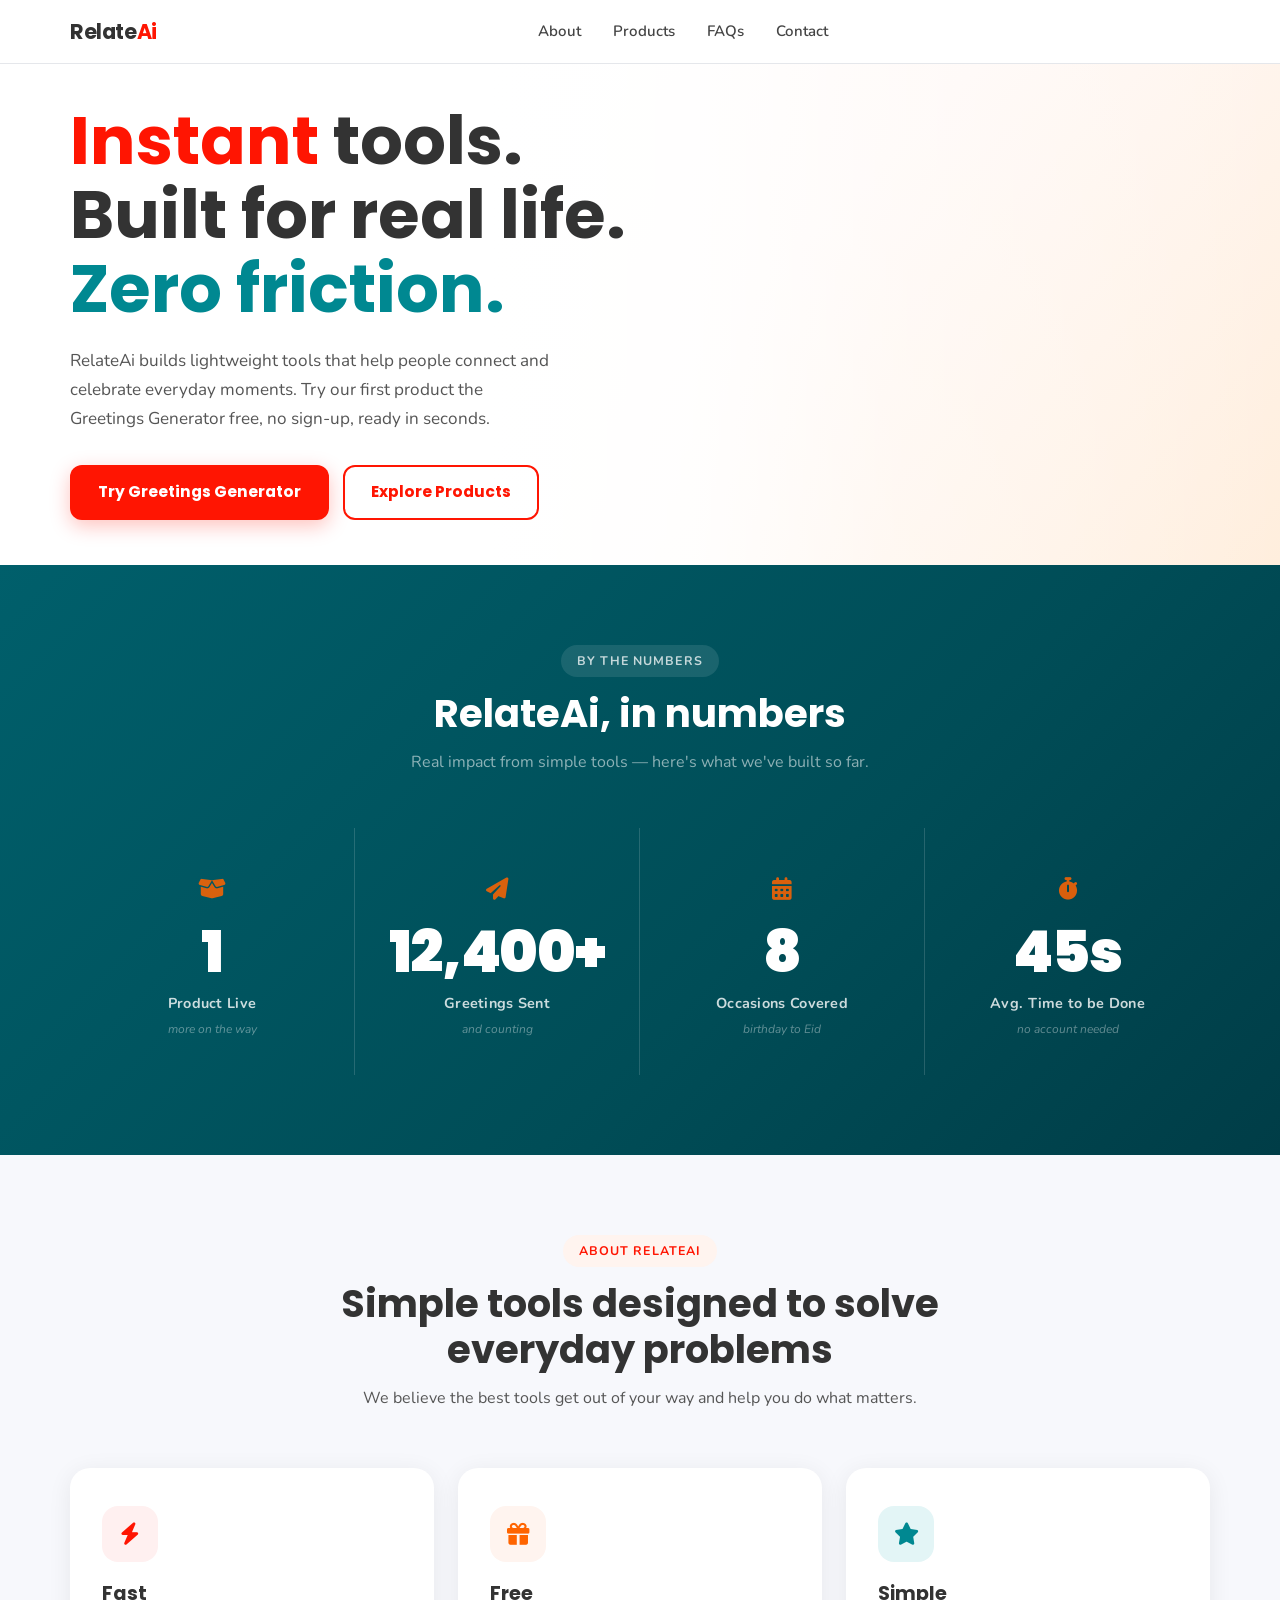
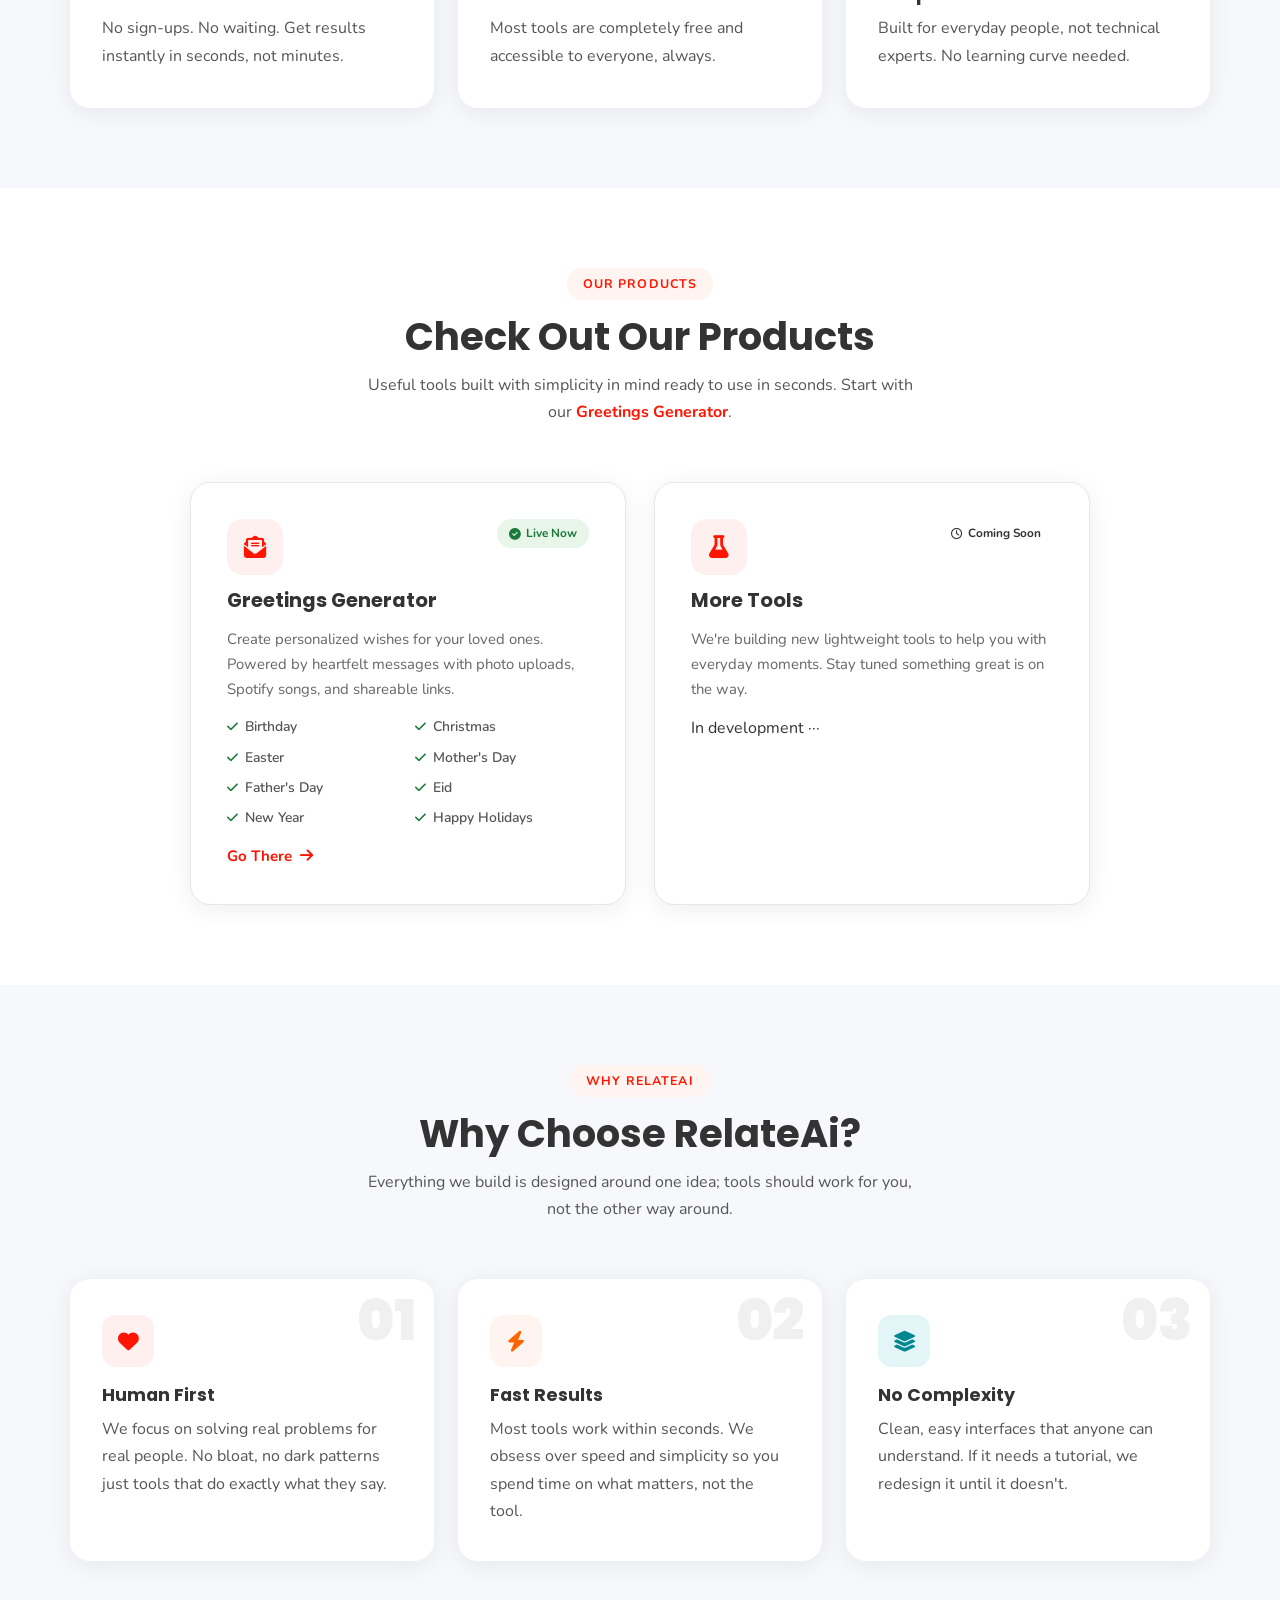
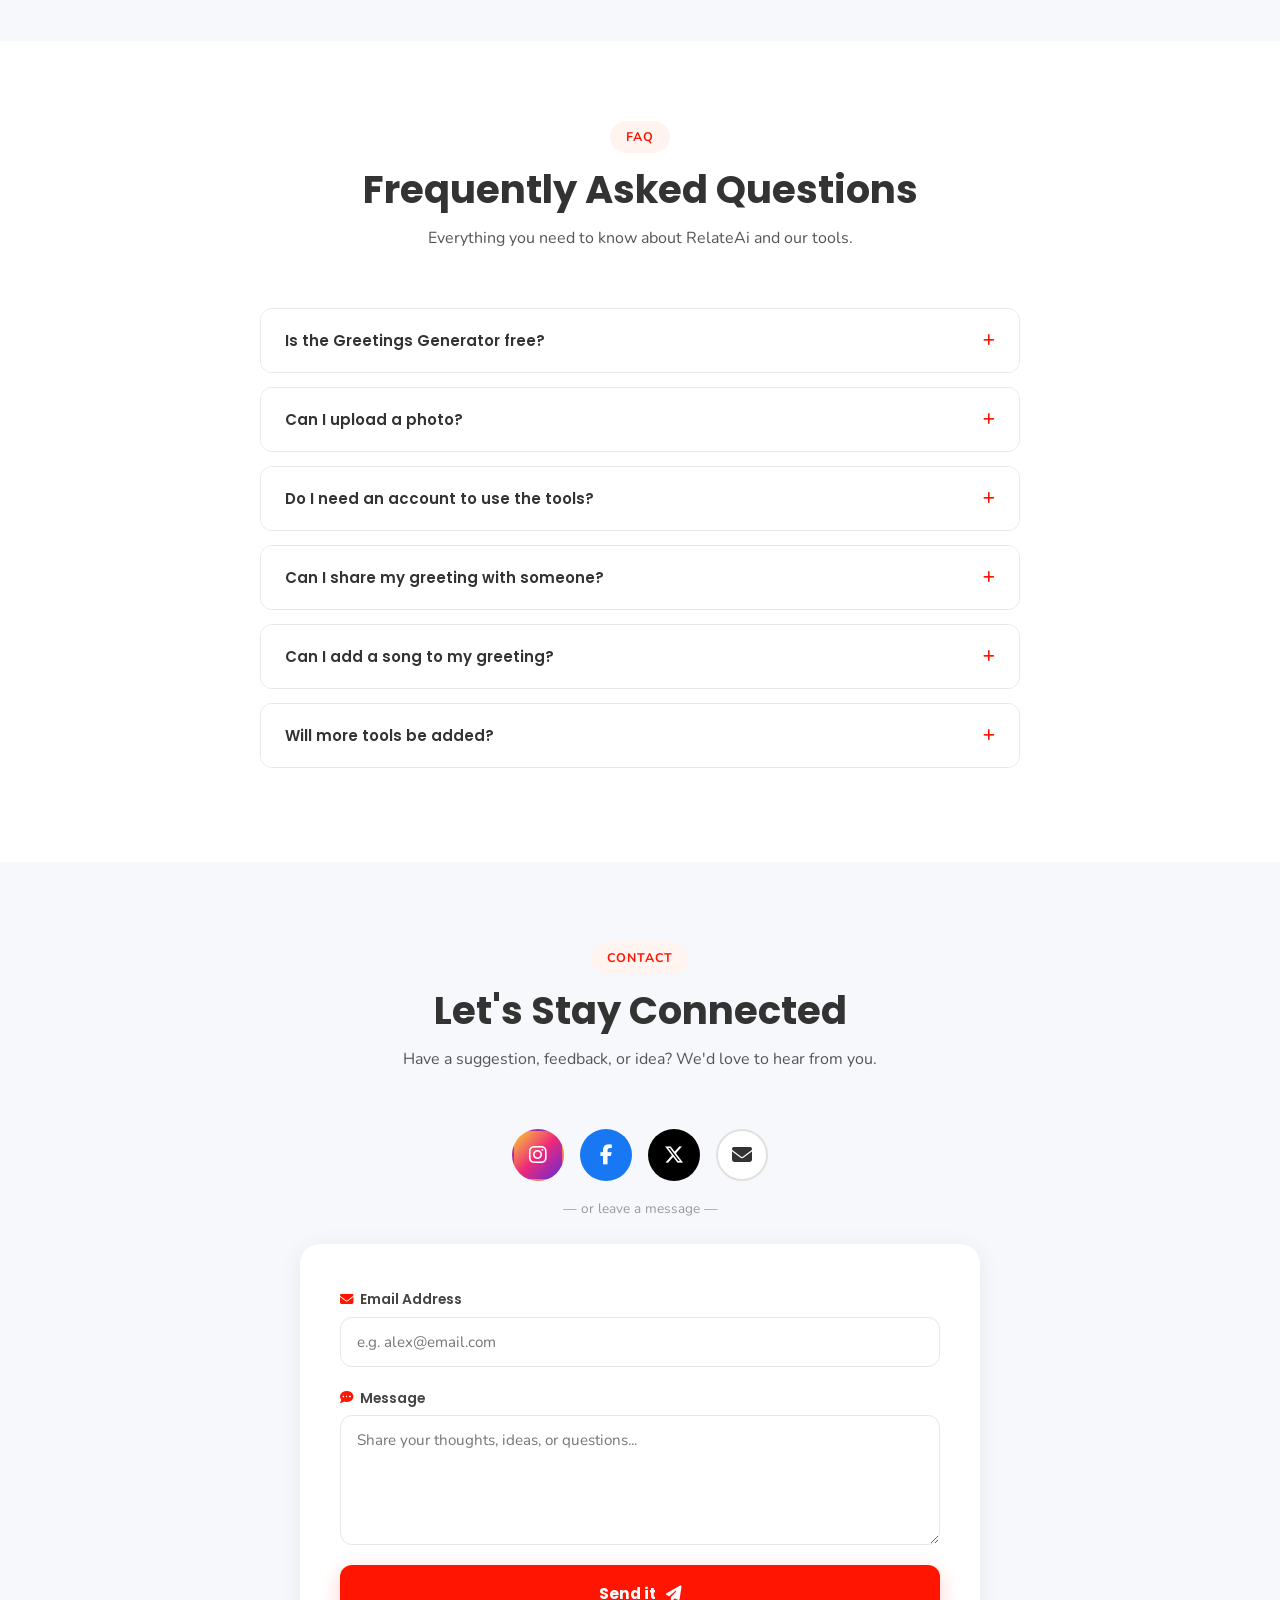
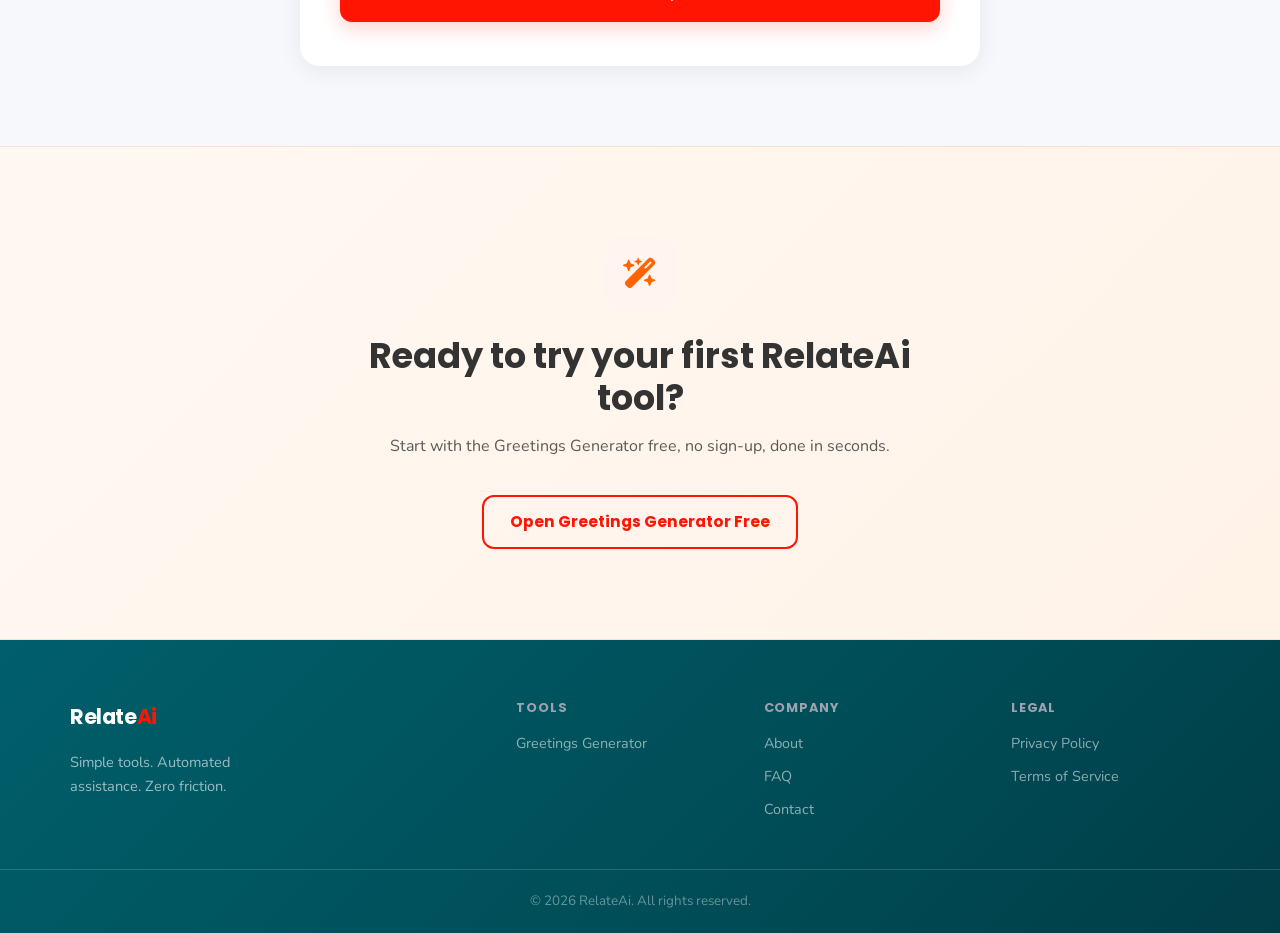
==== index.html @ 21acc623 "Update link to Greetings Generator site" ====
<!DOCTYPE html>
<html lang="en">
<head>
  <meta charset="UTF-8">
  <meta name="viewport" content="width=device-width, initial-scale=1.0">
  <title>RelateAiMake someone's day. In seconds.</title>
  <meta name="description" content="RelateAi builds simple online tools that help people create, celebrate and share meaningful moments. Try our free Greetings Generator today.">

  <!-- Open Graph -->
  <meta property="og:title" content="RelateAiMake someone's day. In seconds.">
  <meta property="og:description" content="Simple tools. Automated assistance. Zero friction.">
  <meta property="og:type" content="website">
  <meta property="og:url" content="https://useRelateAi.com">

  <!-- Preconnect -->
  <link rel="preconnect" href="https://fonts.googleapis.com">
  <link rel="preconnect" href="https://fonts.gstatic.com" crossorigin>
  <link rel="preconnect" href="https://cdnjs.cloudflare.com" crossorigin>

  <!-- Fonts: Poppins (headings) + Nunito (body) -->
  <link href="https://fonts.googleapis.com/css2?family=Nunito:wght@400;500;600;700;800&family=Poppins:wght@500;600;700;800;900&display=swap" rel="stylesheet">

  <!-- Font Awesome 6 Free -->
  <link rel="stylesheet" href="https://cdnjs.cloudflare.com/ajax/libs/font-awesome/6.5.1/css/all.min.css" crossorigin="anonymous" referrerpolicy="no-referrer">

  <link rel="stylesheet" href="styles.css">
</head>
<body>

<!-- ============================
     NAVBAR
============================= -->
<header class="navbar" id="navbar">
  <div class="container nav-container">

    <a href="#" class="logo" aria-label="RelateAi Home">
      <img src="assets/logo.png" alt="RelateAi" onerror="this.style.display='none';document.getElementById('logo-fallback').style.display='inline'">
      <span id="logo-fallback" class="logo-fallback" style="display:none">Relate<strong>Ai</strong></span>
    </a>

    <nav class="desktop-nav" role="navigation" aria-label="Main navigation">
      <a href="#about">About</a>
      <a href="#products">Products</a>
      <a href="#faq">FAQs</a>
      <a href="#contact">Contact</a>
    </nav>

    <div class="nav-right">
      <button class="mobile-menu-btn" id="menu-btn" aria-label="Open navigation menu" aria-expanded="false" aria-controls="mobile-nav">
      <i class="fa-solid fa-bars" id="menu-icon" aria-hidden="true"></i>
      </button>
    </div>

  </div>

  <!-- Mobile nav drawer -->
  <nav class="mobile-nav" id="mobile-nav" aria-label="Mobile navigation" aria-hidden="true">
    <div class="container">
      <a href="#about" class="mobile-nav-link">
        <i class="fa-solid fa-circle-info" aria-hidden="true"></i> About
      </a>
      <a href="#products" class="mobile-nav-link">
        <i class="fa-solid fa-box-open" aria-hidden="true"></i> Products
      </a>
      <a href="#faq" class="mobile-nav-link">
        <i class="fa-solid fa-circle-question" aria-hidden="true"></i> FAQs
      </a>
      <a href="#contact" class="mobile-nav-link">
        <i class="fa-solid fa-envelope" aria-hidden="true"></i> Contact
      </a>
      <a href="https://greetings-generator-ten.vercel.app/" class="mobile-nav-link mobile-nav-cta" target="_blank" rel="noopener noreferrer">
         Try Greetings Generator Free
      </a>
    </div>
  </nav>
</header>


<!-- ============================
     HERO
============================= -->
<section class="hero" aria-label="Hero">
  <!-- Right-side background image gradient fades it into the text side -->
  <div class="hero-bg-image" style="background-image:url('assets/happy-people.jpg')" role="presentation" aria-hidden="true"></div>
  <div class="hero-overlay" aria-hidden="true"></div>

  <div class="container hero-inner">
    <div class="hero-content animate-in">
      <h1>
        <span class="red">Instant</span> tools.<br>
        Built for real life.<br>
        <span class="teal">Zero friction.</span>
      </h1>

      <p class="hero-desc">
        RelateAi builds lightweight tools that help people connect and celebrate everyday moments. Try our first product the Greetings Generator free, no sign-up, ready in seconds.
      </p>


<div class="hero-buttons">
         <a href="https://greetings-generator-ten.vercel.app/" class="primary-btn" target="_blank" rel="noopener noreferrer">
  Try Greetings Generator
</a>
    <a href="#products" class="secondary-btn">
          Explore Products
        </a>
      </div>

    </div>
  </div>
</section>




<!-- ============================
     STATS
============================= -->
<section class="stats-section" aria-label="RelateAi by the numbers">
  <div class="container">

    <div class="section-header animate-in">
      <span class="stats-tag">By the numbers</span>
      <h2 class="stats-heading">RelateAi, in numbers</h2>
      <p class="stats-sub">Real impact from simple tools — here's what we've built so far.</p>
    </div>

    <div class="stats-grid">

      <div class="stat-item animate-in" data-count="1" data-suffix="">
        <div class="stat-icon"><i class="fa-solid fa-box-open" aria-hidden="true"></i></div>
        <div class="stat-number">0</div>
        <div class="stat-label">Product Live</div>
        <div class="stat-note">more on the way</div>
      </div>

      <div class="stat-item animate-in" data-count="12400" data-suffix="+">
        <div class="stat-icon"><i class="fa-solid fa-paper-plane" aria-hidden="true"></i></div>
        <div class="stat-number">0</div>
        <div class="stat-label">Greetings Sent</div>
        <div class="stat-note">and counting</div>
      </div>

      <div class="stat-item animate-in" data-count="8" data-suffix="">
        <div class="stat-icon"><i class="fa-solid fa-calendar-days" aria-hidden="true"></i></div>
        <div class="stat-number">0</div>
        <div class="stat-label">Occasions Covered</div>
        <div class="stat-note">birthday to Eid</div>
      </div>

      <div class="stat-item animate-in" data-count="45" data-suffix="s">
        <div class="stat-icon"><i class="fa-solid fa-stopwatch" aria-hidden="true"></i></div>
        <div class="stat-number">0</div>
        <div class="stat-label">Avg. Time to be Done</div>
        <div class="stat-note">no account needed</div>
      </div>

    </div>
  </div>
</section>


<!-- ============================
     ABOUT
============================= -->
<section id="about" class="about" aria-labelledby="about-heading">
  <div class="container">

    <div class="section-header animate-in">
      <span class="section-tag">About RelateAi</span>
      <h2 id="about-heading">Simple tools designed to solve<br class="br-desktop"> everyday problems</h2>
      <p>We believe the best tools get out of your way and help you do what matters.</p>
    </div>

    <div class="about-grid">

      <div class="about-card animate-in">
        <div class="card-icon red-icon">
          <i class="fa-solid fa-bolt" aria-hidden="true"></i>
        </div>
        <h3>Fast</h3>
        <p>No sign-ups. No waiting. Get results instantly in seconds, not minutes.</p>
      </div>

      <div class="about-card animate-in">
        <div class="card-icon orange-icon">
          <i class="fa-solid fa-gift" aria-hidden="true"></i>
        </div>
        <h3>Free</h3>
        <p>Most tools are completely free and accessible to everyone, always.</p>
      </div>

      <div class="about-card animate-in">
        <div class="card-icon teal-icon">
          <i class="fa-solid fa-star" aria-hidden="true"></i>
        </div>
        <h3>Simple</h3>
        <p>Built for everyday people, not technical experts. No learning curve needed.</p>
      </div>

    </div>
  </div>
</section>


<!-- ============================
     PRODUCTS
============================= -->
<section id="products" class="products" aria-labelledby="products-heading">
  <div class="container">

    <div class="section-header animate-in">
      <span class="section-tag">Our Products</span>
      <h2 id="products-heading">Check Out Our Products</h2>
      <p>
        Useful tools built with simplicity in mind ready to use in seconds.
        Start with our
        <a href="https://greetings-generator-ten.vercel.app/" class="inline-link" target="_blank" rel="noopener noreferrer">Greetings Generator</a>.
      </p>
    </div>

    <div class="products-grid">

      <!-- Greetings Generator card -->
      <a href="https://greetings-generator-ten.vercel.app/"
         class="product-card greetings-card animate-in"
         target="_blank"
         rel="noopener noreferrer"
         aria-label="Open Greetings Generator tool">

        <div class="product-card-header">
          <div class="product-icon">
            <i class="fa-solid fa-envelope-open-text" aria-hidden="true"></i>
          </div>
          <span class="product-badge live-badge">
            <i class="fa-solid fa-circle-check" aria-hidden="true"></i>
            Live Now
          </span>
        </div>

        <h3>Greetings Generator</h3>
        <p>Create personalized wishes for your loved ones. Powered by heartfelt messages with photo uploads, Spotify songs, and shareable links.</p>

        <ul class="product-features" aria-label="Supported occasions">
          <li><i class="fa-solid fa-check" aria-hidden="true"></i> Birthday</li>
          <li><i class="fa-solid fa-check" aria-hidden="true"></i> Christmas</li>
          <li><i class="fa-solid fa-check" aria-hidden="true"></i> Easter</li>
          <li><i class="fa-solid fa-check" aria-hidden="true"></i> Mother's Day</li>
          <li><i class="fa-solid fa-check" aria-hidden="true"></i> Father's Day</li>
          <li><i class="fa-solid fa-check" aria-hidden="true"></i> Eid</li>
          <li><i class="fa-solid fa-check" aria-hidden="true"></i> New Year</li>
          <li><i class="fa-solid fa-check" aria-hidden="true"></i> Happy Holidays</li>
        </ul>

        <span class="product-cta">
          Go There <i class="fa-solid fa-arrow-right" aria-hidden="true"></i>
        </span>

      </a>

      <!-- Coming Soon card -->
      <div class="product-card coming-soon-card animate-in" aria-label="More tools coming soon">

        <div class="product-card-header">
          <div class="product-icon coming-icon">
            <i class="fa-solid fa-flask" aria-hidden="true"></i>
          </div>
          <span class="product-badge coming-badge">
            <i class="fa-regular fa-clock" aria-hidden="true"></i>
            Coming Soon
          </span>
        </div>

        <h3>More Tools</h3>
        <p>We're building new lightweight tools to help you with everyday moments. Stay tuned something great is on the way.</p>

        <span class="coming-soon-label">In development <span class="dots-anim">···</span></span>

      </div>

    </div>

  </div>
</section>


<!-- ============================
     WHY CHOOSE RelateAi
============================= -->
<section class="why-us" aria-labelledby="why-heading">
  <div class="container">

    <div class="section-header animate-in">
      <span class="section-tag">Why RelateAi</span>
      <h2 id="why-heading">Why Choose RelateAi?</h2>
      <p>Everything we build is designed around one idea; tools should work for you, not the other way around.</p>
    </div>

    <div class="why-grid">

      <div class="why-card animate-in">
        <span class="why-number" aria-hidden="true">01</span>
        <div class="why-icon">
          <i class="fa-solid fa-heart" aria-hidden="true"></i>
        </div>
        <h3>Human First</h3>
        <p>We focus on solving real problems for real people. No bloat, no dark patterns just tools that do exactly what they say.</p>
      </div>

      <div class="why-card animate-in">
        <span class="why-number" aria-hidden="true">02</span>
        <div class="why-icon orange-why">
          <i class="fa-solid fa-bolt" aria-hidden="true"></i>
        </div>
        <h3>Fast Results</h3>
        <p>Most tools work within seconds. We obsess over speed and simplicity so you spend time on what matters, not the tool.</p>
      </div>

      <div class="why-card animate-in">
        <span class="why-number" aria-hidden="true">03</span>
        <div class="why-icon teal-why">
          <i class="fa-solid fa-layer-group" aria-hidden="true"></i>
        </div>
        <h3>No Complexity</h3>
        <p>Clean, easy interfaces that anyone can understand. If it needs a tutorial, we redesign it until it doesn't.</p>
      </div>

    </div>
  </div>
</section>


<!-- ============================
     FAQ
============================= -->
<section id="faq" class="faq" aria-labelledby="faq-heading">
  <div class="container">

    <div class="section-header animate-in">
      <span class="section-tag">FAQ</span>
      <h2 id="faq-heading">Frequently Asked Questions</h2>
      <p>Everything you need to know about RelateAi and our tools.</p>
    </div>

    <div class="faq-list" role="list">

      <div class="faq-item animate-in" role="listitem">
        <button class="faq-question" aria-expanded="false">
          <span>Is the Greetings Generator free?</span>
          <i class="fa-solid fa-plus faq-icon" aria-hidden="true"></i>
        </button>
        <div class="faq-answer" role="region">
          <div class="faq-answer-inner">
            <p>Yes! You can create personalized greetings without creating an account or paying anything. It's completely free to use.</p>
          </div>
        </div>
      </div>

      <div class="faq-item animate-in" role="listitem">
        <button class="faq-question" aria-expanded="false">
          <span>Can I upload a photo?</span>
          <i class="fa-solid fa-plus faq-icon" aria-hidden="true"></i>
        </button>
        <div class="faq-answer" role="region">
          <div class="faq-answer-inner">
            <p>Yes. Photos are optional and add a personal touch to your greeting. Supported formats: PNG and JPG up to 10MB.</p>
          </div>
        </div>
      </div>

      <div class="faq-item animate-in" role="listitem">
        <button class="faq-question" aria-expanded="false">
          <span>Do I need an account to use the tools?</span>
          <i class="fa-solid fa-plus faq-icon" aria-hidden="true"></i>
        </button>
        <div class="faq-answer" role="region">
          <div class="faq-answer-inner">
            <p>No account is required. Just visit the tool, fill in a name, and generate your greeting that's it.</p>
          </div>
        </div>
      </div>

      <div class="faq-item animate-in" role="listitem">
        <button class="faq-question" aria-expanded="false">
          <span>Can I share my greeting with someone?</span>
          <i class="fa-solid fa-plus faq-icon" aria-hidden="true"></i>
        </button>
        <div class="faq-answer" role="region">
          <div class="faq-answer-inner">
            <p>Absolutely! After generating a greeting, you'll get a shareable link you can send via WhatsApp, SMS, email, or any platform you prefer.</p>
          </div>
        </div>
      </div>

      <div class="faq-item animate-in" role="listitem">
        <button class="faq-question" aria-expanded="false">
          <span>Can I add a song to my greeting?</span>
          <i class="fa-solid fa-plus faq-icon" aria-hidden="true"></i>
        </button>
        <div class="faq-answer" role="region">
          <div class="faq-answer-inner">
            <p>Yes! Paste a Spotify track link in the form and it will be embedded alongside the greeting message for the recipient to hear.</p>
          </div>
        </div>
      </div>

      <div class="faq-item animate-in" role="listitem">
        <button class="faq-question" aria-expanded="false">
          <span>Will more tools be added?</span>
          <i class="fa-solid fa-plus faq-icon" aria-hidden="true"></i>
        </button>
        <div class="faq-answer" role="region">
          <div class="faq-answer-inner">
            <p>Yes. The Greetings Generator is only the beginning. We're working on more useful tools stay tuned!</p>
          </div>
        </div>
      </div>

    </div>
  </div>
</section>


<!-- ============================
     CONTACT
============================= -->
<section id="contact" class="contact" aria-labelledby="contact-heading">
  <div class="container">

    <div class="section-header animate-in">
      <span class="section-tag">Contact</span>
      <h2 id="contact-heading">Let's Stay Connected</h2>
      <p>Have a suggestion, feedback, or idea? We'd love to hear from you.</p>
    </div>

    <div class="social-links">
      <a href="#" class="social-icon instagram-link" aria-label="Instagram">
        <i class="fa-brands fa-instagram" aria-hidden="true"></i>
      </a>
      <a href="#" class="social-icon facebook-link" aria-label="Facebook">
        <i class="fa-brands fa-facebook-f" aria-hidden="true"></i>
      </a>
      <a href="#" class="social-icon twitter-link" aria-label="Twitter / X">
        <i class="fa-brands fa-x-twitter" aria-hidden="true"></i>
      </a>
      <a href="mailto:hello@useRelateAi.com" class="social-icon email-link" aria-label="Email us">
        <i class="fa-solid fa-envelope" aria-hidden="true"></i>
      </a>
    </div>
    <p class="or-divider">— or leave a message —</p>

    <form class="contact-form animate-in" id="contact-form" novalidate aria-label="Contact form">

      <div class="form-group">
        <label for="contact-email">
          <i class="fa-solid fa-envelope" aria-hidden="true"></i>
          Email Address
        </label>
        <input
          type="email"
          id="contact-email"
          name="email"
          placeholder="e.g. alex@email.com"
          autocomplete="email"
          aria-required="true"
          aria-describedby="email-error"
        >
        <span class="field-error" id="email-error" role="alert" aria-live="polite"></span>
      </div>

      <div class="form-group">
        <label for="contact-message">
          <i class="fa-solid fa-comment-dots" aria-hidden="true"></i>
          Message
        </label>
        <textarea
          id="contact-message"
          name="message"
          placeholder="Share your thoughts, ideas, or questions..."
          rows="5"
          aria-required="true"
          aria-describedby="message-error"
        ></textarea>
        <span class="field-error" id="message-error" role="alert" aria-live="polite"></span>
      </div>

      <button type="submit" class="contact-submit-btn" id="submit-btn">Send it
        <i class="fa-solid fa-paper-plane" aria-hidden="true"></i>
      </button>

      <div class="form-success" id="form-success" style="display:none" role="status" aria-live="polite">
        <i class="fa-solid fa-circle-check" aria-hidden="true"></i>
        <span><strong>Message sent!</strong> Thank you for reaching out. We'll get back to you soon.</span>
      </div>

    </form>
  </div>
</section>


<!-- ============================
     CTA SECTION
============================= -->
<section class="cta-section" aria-labelledby="cta-heading">
  <div class="container">
    <div class="cta-inner animate-in">

      <div class="cta-icon" aria-hidden="true">
        <i class="fa-solid fa-wand-magic-sparkles"></i>
      </div>

      <h2 id="cta-heading">Ready to try your first RelateAi tool?</h2>

      <p>Start with the Greetings Generator free, no sign-up, done in seconds.</p>

      <a href="https://greetings-generator-ten.vercel.app/" class="secondary-btn" target="_blank" rel="noopener noreferrer">
        Open Greetings Generator Free
      </a>

    </div>
  </div>
</section>


<!-- ============================
     FOOTER
============================= -->
<footer class="footer" aria-label="Site footer">
  <div class="container footer-inner">

    <div class="footer-brand">
      <a href="#" class="footer-logo-link" aria-label="RelateAi back to top">
        <img src="assets/logo.png" alt="RelateAi"
             onerror="this.style.display='none';this.nextElementSibling.style.display='inline'">
        <span class="logo-fallback footer-logo-text" style="display:none">Relate<strong>Ai</strong></span>
      </a>
      <p>Simple tools. Automated assistance. Zero friction.</p>
    </div>

    <div class="footer-nav">
      <h4>Tools</h4>
      <a href="https://greetings-generator-ten.vercel.app/" target="_blank" rel="noopener noreferrer">
        Greetings Generator
      </a>
    </div>

    <div class="footer-nav">
      <h4>Company</h4>
      <a href="#about">About</a>
      <a href="#faq">FAQ</a>
      <a href="#contact">Contact</a>
    </div>

    <div class="footer-nav">
      <h4>Legal</h4>
      <a href="privacy.html">Privacy Policy</a>
      <a href="#">Terms of Service</a>
    </div>

  </div>

  <div class="footer-bottom">
    <div class="container">
      <p>© 2026 RelateAi. All rights reserved.</p>
    </div>
  </div>
</footer>


<script src="script.js"></script>
</body>
</html>
---- styles.css ----
/* ===================================================
   RESET
=================================================== */
*, *::before, *::after {
  margin: 0;
  padding: 0;
  box-sizing: border-box;
}

html {
  scroll-behavior: smooth;
  font-size: 16px;
}

body {
  font-family: 'Nunito', sans-serif;
  color: #333333;
  background: #ffffff;
  line-height: 1.6;
  -webkit-font-smoothing: antialiased;
  overflow-x: hidden;
}

img {
  max-width: 100%;
  display: block;
}

a { text-decoration: none; }

button { cursor: pointer; font-family: 'Nunito', sans-serif; }

/* ===================================================
   DESIGN TOKENS
=================================================== */
:root {
  --red:          #ff1502;
  --red-dark:     #d00000;
  --orange:       #ff6400;
  --orange-light: #fff4ef;
  --teal:         #008891;
  --teal-light:   #e3f5f6;

  --text:         #333333;
  --subtext:      #555555;
  --light:        #f7f8fc;
  --white:        #ffffff;
  --border:       #e5e7eb;

  --shadow:       0 4px 24px rgba(0, 0, 0, .07);
  --shadow-lg:    0 12px 40px rgba(0, 0, 0, .11);

  --radius:    20px;
  --radius-sm: 12px;

  --transition: .24s ease;
}

/* ===================================================
   TYPOGRAPHY
=================================================== */
h1, h2, h3, h4, h5 {
  font-family: 'Poppins', sans-serif;
  color: #333333;
  line-height: 1.2;
}

p { color: #555555; line-height: 1.7; }

/* ===================================================
   LAYOUT HELPERS
=================================================== */
.container {
  width: min(1140px, 90%);
  margin: 0 auto;
}

section { padding: 80px 0; }

.section-header {
  text-align: center;
  margin-bottom: 56px;
}

.section-tag {
  display: inline-block;
  background: var(--orange-light);
  color: var(--red);
  font-size: .78rem;
  font-weight: 700;
  letter-spacing: .09em;
  text-transform: uppercase;
  padding: 6px 16px;
  border-radius: 999px;
  margin-bottom: 14px;
}

.section-header h2 {
  font-size: clamp(1.65rem, 4vw, 2.4rem);
  margin-bottom: 12px;
}

.section-header p {
  max-width: 560px;
  margin: 0 auto;
  font-size: 1rem;
}

.inline-link {
  color: var(--red);
  font-weight: 700;
  border-bottom: 1.5px solid transparent;
  transition: border-color var(--transition);
}
.inline-link:hover { border-color: var(--red); }

/* Hide desktop line-breaks on mobile */
.br-desktop { display: none; }

/* ===================================================
   SCROLL ANIMATIONS
=================================================== */
.animate-in {
  opacity: 0;
  transform: translateY(28px);
  transition: opacity .65s ease, transform .65s ease;
}

.animate-in.visible {
  opacity: 1;
  transform: translateY(0);
}

/* ===================================================
   NAVBAR
=================================================== */
.navbar {
  position: sticky;
  top: 0;
  z-index: 1000;
  background: rgba(255, 255, 255, .97);
  backdrop-filter: blur(14px);
  -webkit-backdrop-filter: blur(14px);
  border-bottom: 1px solid var(--border);
  transition: box-shadow var(--transition);
}

.navbar.scrolled {
  box-shadow: 0 2px 20px rgba(0,0,0,.08);
}

.nav-container {
  display: flex;
  align-items: center;
  justify-content: space-between;
  padding: 15px 0;
  gap: 24px;
}

/* Logo */
.logo img { height: 40px; width: auto; }

.logo-fallback {
  font-family: 'Poppins', sans-serif;
  font-size: 1.3rem;
  font-weight: 700;
  color: #333;
  letter-spacing: -.02em;
}

.logo-fallback strong { color: var(--red); }

/* Desktop nav */
.desktop-nav {
  display: flex;
  align-items: center;
  gap: 32px;
  flex: 1;
  justify-content: center;
}

.desktop-nav a {
  color: #444;
  font-weight: 600;
  font-size: .94rem;
  transition: color var(--transition);
  position: relative;
  padding-bottom: 2px;
}

.desktop-nav a::after {
  content: '';
  position: absolute;
  bottom: -2px;
  left: 0;
  width: 0;
  height: 2px;
  background: var(--red);
  transition: width var(--transition);
  border-radius: 2px;
}

.desktop-nav a:hover { color: var(--red); }
.desktop-nav a:hover::after { width: 100%; }

/* Nav right */
.nav-right {
  display: flex;
  align-items: center;
  gap: 12px;
}

.nav-cta {
  display: inline-flex;
  align-items: center;
  gap: 7px;
  background: var(--red);
  color: white;
  font-family: 'Poppins', sans-serif;
  font-weight: 700;
  font-size: .88rem;
  padding: 10px 20px;
  border-radius: 999px;
  transition: background var(--transition), transform var(--transition), box-shadow var(--transition);
  white-space: nowrap;
  box-shadow: 0 4px 14px rgba(255, 21, 2, .22);
}

.nav-cta:hover {
  background: var(--red-dark);
  transform: translateY(-1px);
  box-shadow: 0 6px 20px rgba(255, 21, 2, .3);
}

/* Mobile menu button */
.mobile-menu-btn {
  display: none;
  background: none;
  border: 1.5px solid var(--border);
  border-radius: 8px;
  font-size: 18px;
  color: #333;
  padding: 7px 10px;
  line-height: 1;
  transition: background var(--transition);
}

.mobile-menu-btn:hover { background: var(--light); }

/* Mobile nav drawer */
.mobile-nav {
  display: none;
  border-top: 1px solid var(--border);
  background: white;
  overflow: hidden;
  max-height: 0;
  transition: max-height .38s cubic-bezier(.4,0,.2,1);
}

.mobile-nav.open {
  display: block;
  max-height: 500px;
}

.mobile-nav .container {
  display: flex;
  flex-direction: column;
  padding: 16px 5%;
  gap: 4px;
}

.mobile-nav-link {
  display: flex;
  align-items: center;
  gap: 12px;
  color: #333;
  font-weight: 600;
  font-size: .97rem;
  padding: 12px 14px;
  border-radius: var(--radius-sm);
  transition: background var(--transition), color var(--transition);
}

.mobile-nav-link:hover { background: var(--light); }

.mobile-nav-link i {
  width: 18px;
  text-align: center;
  color: var(--red);
  font-size: .9rem;
}

.mobile-nav-cta {
  background: var(--red);
  color: white !important;
  justify-content: center;
  margin-top: 8px;
  font-weight: 700;
  border-radius: 10px;
}

.mobile-nav-cta i { color: white; }
.mobile-nav-cta:hover { background: var(--red-dark); }


/* ===================================================
   STATS SECTION
=================================================== */
.stats-section {
  background: linear-gradient(135deg, #005f6b 0%, #004d57 60%, #003d47 100%);
  padding: 80px 0;
  overflow: hidden;
}

.stats-section .section-header {
  margin-bottom: 52px;
}

.stats-tag {
  display: inline-block;
  background: rgba(255, 255, 255, .1);
  color: rgba(255, 255, 255, .75);
  font-size: .78rem;
  font-weight: 700;
  letter-spacing: .09em;
  text-transform: uppercase;
  padding: 6px 16px;
  border-radius: 999px;
  margin-bottom: 14px;
}

.stats-heading {
  font-size: clamp(1.65rem, 4vw, 2.4rem);
  color: #ffffff;
  margin-bottom: 10px;
}

.stats-sub {
  max-width: 500px;
  margin: 0 auto;
  color: rgba(255, 255, 255, .55);
  font-size: 1rem;
}

.stats-grid {
  display: grid;
  grid-template-columns: repeat(4, 1fr);
  gap: 0;
}

.stat-item {
  padding: 44px 28px 36px;
  text-align: center;
  position: relative;
  border-right: 1px solid rgba(255, 255, 255, .15);
}

.stat-item:last-child {
  border-right: none;
}

.stat-icon {
  font-size: 1.4rem;
  color: var(--orange);
  margin-bottom: 16px;
  opacity: .85;
}

.stat-number {
  font-family: 'Poppins', sans-serif;
  font-size: clamp(2.6rem, 5vw, 3.6rem);
  font-weight: 900;
  color: #ffffff;
  line-height: 1;
  letter-spacing: -.02em;
  margin-bottom: 10px;
}

.stat-label {
  font-size: .9rem;
  font-weight: 700;
  color: rgba(255, 255, 255, .8);
  letter-spacing: .02em;
  margin-bottom: 5px;
}

.stat-note {
  font-size: .75rem;
  color: rgba(255, 255, 255, .38);
  font-style: italic;
}

@media (max-width: 768px) {
  .stats-grid {
    grid-template-columns: repeat(2, 1fr);
  }
  .stat-item:nth-child(2) {
    border-right: none;
  }
  .stat-item:nth-child(1),
  .stat-item:nth-child(2) {
    border-bottom: 1px solid rgba(255, 255, 255, .15);
  }
}

@media (max-width: 480px) {
  .stats-grid {
    grid-template-columns: 1fr 1fr;
  }
  .stat-item {
    padding: 32px 16px 26px;
  }
}


/* ===================================================
   HERO
=================================================== */
.hero {
  position: relative;
  padding: 40px 0 45px;
  display: flex;
  align-items: center;
  overflow: hidden;
  background: linear-gradient(135deg, #ffffff 0%, #fff8f5 55%, #ffeedd 100%);
}

/* Hero background image — right side, absolute */
.hero-bg-image {
  position: absolute;
  top: 0;
  right: 0;
  width: 54%;
  height: 100%;
  background-size: cover;
  background-position: center top;
  background-repeat: no-repeat;
  z-index: 0;
}

/* Gradient overlay: solid white on left (text side) → transparent on right (image side) */
.hero-overlay {
  position: absolute;
  top: 0;
  left: 0;
  width: 100%;
  height: 100%;
  background: linear-gradient(
    to right,
    #ffffff 38%,
    rgba(255, 255, 255, .88) 54%,
    rgba(255, 255, 255, .4)  70%,
    transparent              100%
  );
  z-index: 1;
}

.hero .container {
  position: relative;
  z-index: 2;
}

.hero-inner { padding: 0; }

.hero-content { max-width: 560px; }

/* Hero badge */
.hero-badge {
  display: inline-flex;
  align-items: center;
  gap: 8px;
  background: var(--orange-light);
  color: var(--red);
  font-size: .85rem;
  font-weight: 700;
  padding: 8px 18px;
  border-radius: 999px;
  margin-bottom: 24px;
}

/* Heading */
.hero h1 {
  font-size: clamp(2.6rem, 5.5vw, 4.2rem);
  line-height: 1.1;
  margin-bottom: 20px;
}

.red    { color: var(--red);    }
.orange { color: var(--orange); }
.teal   { color: var(--teal);   }

/* Hero description */
.hero-desc {
  font-size: 1.07rem;
  color: #555;
  margin-bottom: 32px;
  max-width: 490px;
}

/* Stats row */
.hero-stats {
  display: flex;
  align-items: center;
  gap: 22px;
  margin-bottom: 36px;
  flex-wrap: wrap;
}

.stat {
  display: flex;
  flex-direction: column;
  line-height: 1.3;
}

.stat strong {
  font-family: 'Poppins', sans-serif;
  font-size: 1.35rem;
  font-weight: 800;
  color: #333;
}

.stat span {
  font-size: .78rem;
  color: #888;
  font-weight: 600;
  text-transform: uppercase;
  letter-spacing: .04em;
}

.stat-divider {
  width: 1px;
  height: 34px;
  background: #ddd;
  flex-shrink: 0;
}

/* Buttons */
.hero-buttons {
  display: flex;
  gap: 14px;
  flex-wrap: wrap;
}

.primary-btn {
  display: inline-flex;
  align-items: center;
  gap: 9px;
  background: var(--red);
  color: white;
  font-family: 'Poppins', sans-serif;
  font-weight: 700;
  font-size: .97rem;
  padding: 15px 28px;
  border-radius: var(--radius-sm);
  transition: background var(--transition), transform var(--transition), box-shadow var(--transition);
  box-shadow: 0 6px 20px rgba(255, 21, 2, .26);
}

.primary-btn:hover {
  background: var(--red-dark);
  transform: translateY(-2px);
  box-shadow: 0 10px 28px rgba(255, 21, 2, .32);
}

.secondary-btn {
  display: inline-flex;
  align-items: center;
  gap: 9px;
  border: 2px solid var(--red);
  color: var(--red);
  font-family: 'Poppins', sans-serif;
  font-weight: 700;
  font-size: .97rem;
  padding: 13px 26px;
  border-radius: var(--radius-sm);
  transition: background var(--transition), color var(--transition), transform var(--transition);
}

.secondary-btn:hover {
  background: transparent;
  border-color: var(--red-dark);
  color: var(--red-dark);
  transform: translateY(-2px);
}


/* ====================== PROOF STRIP ====================== */
.proof-strip {
  background: #fff;
  border-bottom: 1px solid #f0f0f0;
  padding: 20px 5%;
  display: flex;
  align-items: center;
  justify-content: center;
  flex-wrap: wrap;
  gap: 32px;
}
.proof-stat {
  display: flex;
  align-items: center;
  gap: 10px;
}
.proof-stat i {
  font-size: 1.1rem;
  color: var(--orange);
}
.proof-stat strong {
  font-family: 'Poppins', sans-serif;
  font-size: 1.15rem;
  font-weight: 700;
  color: #111;
}
.proof-stat span {
  font-size: 0.85rem;
  color: #666;
}
@media (max-width: 479px) {
  .proof-strip { gap: 18px; padding: 16px 5%; justify-content: flex-start; }
  .proof-stat strong { font-size: 1rem; }
}


/* ===================================================
   ABOUT
=================================================== */
.about { background: var(--light); }

.about-grid {
  display: grid;
  grid-template-columns: repeat(3, 1fr);
  gap: 24px;
}

.about-card {
  background: white;
  padding: 38px 32px;
  border-radius: var(--radius);
  box-shadow: var(--shadow);
  transition: transform var(--transition), box-shadow var(--transition);
}

.about-card:hover {
  transform: translateY(-4px);
  box-shadow: var(--shadow-lg);
}

.card-icon {
  width: 56px;
  height: 56px;
  border-radius: 16px;
  display: flex;
  align-items: center;
  justify-content: center;
  font-size: 1.4rem;
  margin-bottom: 20px;
}

.red-icon    { background: #fff0f0; color: var(--red);    }
.orange-icon { background: var(--orange-light); color: var(--orange); }
.teal-icon   { background: var(--teal-light);   color: var(--teal);   }

.about-card h3 { font-size: 1.2rem; margin-bottom: 10px; }


/* ===================================================
   PRODUCTS
=================================================== */
.products { background: white; }

.products-grid {
  display: grid;
  grid-template-columns: repeat(2, 1fr);
  gap: 28px;
  max-width: 900px;
  margin: 0 auto;
}

.product-card {
  background: white;
  border-radius: var(--radius);
  padding: 36px;
  box-shadow: var(--shadow);
  border: 1.5px solid var(--border);
  display: flex;
  flex-direction: column;
  gap: 14px;
  transition: transform var(--transition), box-shadow var(--transition), border-color var(--transition);
  text-decoration: none;
}

.greetings-card:hover {
  transform: translateY(-6px);
  box-shadow: var(--shadow-lg);
  border-color: var(--red);
}

.coming-card {
  border-style: dashed;
  cursor: default;
}

.product-card-header {
  display: flex;
  align-items: flex-start;
  justify-content: space-between;
  gap: 12px;
}

.product-icon {
  width: 56px;
  height: 56px;
  background: #fff0f0;
  color: var(--red);
  border-radius: 16px;
  display: flex;
  align-items: center;
  justify-content: center;
  font-size: 1.4rem;
  flex-shrink: 0;
}

.faded-icon { background: var(--light); color: #aaa; }

.product-badge {
  display: inline-flex;
  align-items: center;
  gap: 5px;
  font-size: .74rem;
  font-weight: 700;
  padding: 5px 12px;
  border-radius: 999px;
  white-space: nowrap;
}

.live-badge { background: #e8f5e9; color: #1b7a3a; }
.soon-badge { background: var(--light); color: #888; }

.product-card h3 { font-size: 1.22rem; color: #333; margin: 0; }
.product-card p  { font-size: .93rem; color: #666; line-height: 1.7; margin: 0; }

.product-features {
  list-style: none;
  display: grid;
  grid-template-columns: 1fr 1fr;
  gap: 8px 14px;
}

.product-features li {
  display: flex;
  align-items: center;
  gap: 7px;
  font-size: .87rem;
  color: #555;
  font-weight: 600;
}

.product-features li i { color: #1b7a3a; font-size: .78rem; }

.product-cta {
  display: flex;
  align-items: center;
  gap: 8px;
  color: var(--red);
  font-weight: 700;
  font-size: .94rem;
  margin-top: auto;
  transition: gap var(--transition);
}

.greetings-card:hover .product-cta { gap: 13px; }

.product-cta-muted {
  color: #aaa;
  font-weight: 600;
  font-size: .9rem;
  margin-top: auto;
}


/* ====================== PRODUCT SHOWCASE ====================== */
.product-showcase {
  display: grid;
  grid-template-columns: 1fr 1fr;
  gap: 48px;
  align-items: center;
  background: #fff;
  border: 1px solid #f0f0f0;
  border-radius: 24px;
  padding: 48px;
  box-shadow: 0 4px 32px rgba(0,0,0,.06);
  margin-bottom: 24px;
}
.showcase-left { display: flex; flex-direction: column; gap: 20px; }
.showcase-left h3 {
  font-family: 'Poppins', sans-serif;
  font-size: clamp(1.5rem, 3vw, 2rem);
  font-weight: 700;
  color: #111;
  margin: 0;
}
.showcase-left p { color: #555; line-height: 1.7; margin: 0; }
.showcase-features {
  list-style: none;
  padding: 0;
  margin: 0;
  display: grid;
  grid-template-columns: 1fr 1fr;
  gap: 10px 20px;
}
.showcase-features li {
  display: flex;
  align-items: center;
  gap: 8px;
  font-size: 0.9rem;
  color: #444;
}
.showcase-features li i { color: var(--orange); font-size: 0.8rem; }
.showcase-right {
  display: flex;
  align-items: center;
  justify-content: center;
}
.showcase-occasions {
  display: flex;
  flex-wrap: wrap;
  gap: 10px;
  justify-content: center;
}
.occasion-chip {
  background: #fff8f2;
  border: 1.5px solid #ffe0cc;
  border-radius: 99px;
  padding: 8px 18px;
  font-size: 0.88rem;
  color: #333;
  font-weight: 600;
  transition: background .2s, border-color .2s, transform .15s;
}
.occasion-chip:hover {
  background: #fff0e0;
  border-color: var(--orange);
  transform: translateY(-2px);
}
.products-coming-soon {
  text-align: center;
  color: #888;
  font-size: 0.9rem;
  margin-top: 8px;
}
@media (max-width: 767px) {
  .product-showcase {
    grid-template-columns: 1fr;
    gap: 32px;
    padding: 28px 24px;
  }
  .showcase-features { grid-template-columns: 1fr; }
}
@media (max-width: 479px) {
  .product-showcase { padding: 24px 18px; border-radius: 16px; }
}


/* ===================================================
   WHY US
=================================================== */
.why-us { background: var(--light); }

.why-grid {
  display: grid;
  grid-template-columns: repeat(3, 1fr);
  gap: 24px;
}

.why-card {
  background: white;
  padding: 36px 32px;
  border-radius: var(--radius);
  box-shadow: var(--shadow);
  position: relative;
  overflow: hidden;
  transition: transform var(--transition), box-shadow var(--transition);
}

.why-card:hover {
  transform: translateY(-4px);
  box-shadow: var(--shadow-lg);
}

.why-number {
  font-family: 'Poppins', sans-serif;
  font-size: 3.5rem;
  font-weight: 900;
  color: #f0f0f0;
  position: absolute;
  top: 14px;
  right: 18px;
  line-height: 1;
  user-select: none;
}

.why-icon {
  width: 52px;
  height: 52px;
  background: #fff0f0;
  color: var(--red);
  border-radius: 14px;
  display: flex;
  align-items: center;
  justify-content: center;
  font-size: 1.3rem;
  margin-bottom: 18px;
}

.orange-why { background: var(--orange-light); color: var(--orange); }
.teal-why   { background: var(--teal-light);   color: var(--teal);   }

.why-card h3 { font-size: 1.1rem; margin-bottom: 10px; }


/* ====================== HOW IT WORKS ====================== */
.how-it-works { background: #fafafa; }
.steps-row {
  display: flex;
  align-items: flex-start;
  gap: 0;
  margin-top: 48px;
}
.step-card {
  flex: 1;
  background: #fff;
  border: 1px solid #f0f0f0;
  border-radius: 20px;
  padding: 32px 28px;
  text-align: center;
  box-shadow: 0 2px 16px rgba(0,0,0,.04);
  transition: transform .25s, box-shadow .25s;
}
.step-card:hover {
  transform: translateY(-6px);
  box-shadow: 0 8px 32px rgba(0,0,0,.09);
}
.step-number {
  font-family: 'Poppins', sans-serif;
  font-size: 3rem;
  font-weight: 800;
  color: #f5f5f5;
  line-height: 1;
  margin-bottom: 12px;
}
.step-icon-wrap {
  width: 56px;
  height: 56px;
  border-radius: 16px;
  display: flex;
  align-items: center;
  justify-content: center;
  margin: 0 auto 16px;
  font-size: 1.4rem;
}
.step-card:nth-child(1) .step-icon-wrap { background: #fff0e8; color: var(--orange); }
.step-card:nth-child(3) .step-icon-wrap { background: #e8f5ff; color: #3b82f6; }
.step-card:nth-child(5) .step-icon-wrap { background: #e8fff0; color: #22c55e; }
.step-card h3 {
  font-family: 'Poppins', sans-serif;
  font-size: 1.05rem;
  font-weight: 700;
  color: #111;
  margin: 0 0 8px;
}
.step-card p { font-size: 0.88rem; color: #666; line-height: 1.7; margin: 0; }
.step-arrow {
  display: flex;
  align-items: center;
  justify-content: center;
  padding: 0 12px;
  margin-top: 60px;
  color: #ccc;
  font-size: 1.2rem;
  flex-shrink: 0;
}
@media (max-width: 767px) {
  .steps-row {
    flex-direction: column;
    align-items: stretch;
    gap: 16px;
  }
  .step-arrow { display: none; }
}


/* ===================================================
   FAQ
=================================================== */
.faq { background: white; }

.faq-list {
  max-width: 760px;
  margin: 0 auto;
}

.faq-item {
  border: 1.5px solid var(--border);
  border-radius: var(--radius-sm);
  margin-bottom: 14px;
  overflow: hidden;
  transition: border-color var(--transition);
}

.faq-item.active { border-color: var(--red); }

.faq-question {
  width: 100%;
  background: white;
  border: none;
  padding: 20px 24px;
  display: flex;
  align-items: center;
  justify-content: space-between;
  gap: 16px;
  font-family: 'Poppins', sans-serif;
  font-size: .94rem;
  font-weight: 600;
  color: #333;
  text-align: left;
  transition: background var(--transition);
}

.faq-question:hover { background: #fafafa; }

.faq-icon {
  font-size: .82rem;
  color: var(--red);
  flex-shrink: 0;
  transition: transform .32s cubic-bezier(.4, 0, .2, 1);
}

.faq-item.active .faq-icon { transform: rotate(45deg); }

/* Smooth height animation via grid trick */
.faq-answer {
  display: grid;
  grid-template-rows: 0fr;
  transition: grid-template-rows .32s cubic-bezier(.4, 0, .2, 1);
}

.faq-item.active .faq-answer { grid-template-rows: 1fr; }

.faq-answer-inner {
  overflow: hidden;
  padding: 0 24px;
}

.faq-answer-inner p { padding: 4px 0 20px; color: #555; font-size: .95rem; }


/* ===================================================
   CONTACT
=================================================== */
.contact { background: var(--light); }

.contact-form {
  max-width: 680px;
  margin: 0 auto;
  background: white;
  padding: 44px 40px;
  border-radius: var(--radius);
  box-shadow: var(--shadow);
}

.form-row {
  display: grid;
  grid-template-columns: 1fr 1fr;
  gap: 20px;
}

.form-group {
  display: flex;
  flex-direction: column;
  gap: 6px;
  margin-bottom: 20px;
}

.form-group label {
  font-family: 'Poppins', sans-serif;
  font-size: .87rem;
  font-weight: 600;
  color: #444;
  display: flex;
  align-items: center;
  gap: 7px;
}

.form-group label i { color: var(--red); font-size: .84rem; }

.form-group input,
.form-group textarea {
  width: 100%;
  padding: 14px 16px;
  border: 1.5px solid var(--border);
  border-radius: var(--radius-sm);
  font-family: 'Nunito', sans-serif;
  font-size: .95rem;
  color: #333;
  background: white;
  transition: border-color var(--transition), box-shadow var(--transition);
  outline: none;
}

.form-group input:focus,
.form-group textarea:focus {
  border-color: var(--red);
  box-shadow: 0 0 0 3px rgba(255, 21, 2, .08);
}

.form-group input.has-error,
.form-group textarea.has-error {
  border-color: #e53e3e;
  box-shadow: 0 0 0 3px rgba(229, 62, 62, .08);
}

.form-group textarea {
  resize: vertical;
  min-height: 130px;
}

.field-error {
  font-size: .82rem;
  color: #e53e3e;
  font-weight: 600;
  display: none;
}

.field-error.show { display: block; }

.contact-submit-btn {
  width: 100%;
  display: flex;
  align-items: center;
  justify-content: center;
  gap: 10px;
  background: var(--red);
  color: white;
  border: none;
  padding: 17px;
  border-radius: var(--radius-sm);
  font-family: 'Poppins', sans-serif;
  font-size: .97rem;
  font-weight: 700;
  transition: background var(--transition), transform var(--transition), box-shadow var(--transition);
  box-shadow: 0 6px 20px rgba(255, 21, 2, .2);
}

.contact-submit-btn:hover {
  background: var(--red-dark);
  transform: translateY(-2px);
  box-shadow: 0 10px 28px rgba(255, 21, 2, .28);
}

.contact-submit-btn:disabled {
  opacity: .7;
  cursor: not-allowed;
  transform: none;
}

.form-success {
  background: #e8f5e9;
  color: #1b5e20;
  padding: 16px 20px;
  border-radius: var(--radius-sm);
  display: flex;
  align-items: center;
  gap: 10px;
  margin-top: 16px;
  font-size: .94rem;
  border: 1px solid #c8e6c9;
}

.form-success i { font-size: 1.2rem; color: #2e7d32; flex-shrink: 0; }


/* ====================== SOCIAL ICONS ====================== */
.social-links {
  display: flex;
  gap: 16px;
  justify-content: center;
  flex-wrap: wrap;
  margin-bottom: 8px;
}
.social-icon {
  display: inline-flex;
  align-items: center;
  justify-content: center;
  width: 52px;
  height: 52px;
  border-radius: 50%;
  font-size: 1.25rem;
  text-decoration: none;
  transition: transform .22s ease, box-shadow .22s ease;
  border: 2px solid transparent;
}
.social-icon:hover { transform: translateY(-4px); box-shadow: 0 8px 24px rgba(0,0,0,.15); }
.instagram-link { background: linear-gradient(135deg, #f9ce34, #ee2a7b, #6228d7); color: #fff; }
.facebook-link { background: #1877f2; color: #fff; }
.twitter-link { background: #000; color: #fff; }
.email-link { background: #fff; color: #333; border-color: #e0e0e0; }
.or-divider {
  text-align: center;
  color: #999;
  font-size: 0.85rem;
  margin: 16px 0 24px;
}


/* ===================================================
   CTA SECTION  — light warm bg + dark #333333 text
=================================================== */
.cta-section {
  background: linear-gradient(135deg, #fff8f2 0%, #fff3e8 100%);
  padding: 90px 0;
  border-top: 1px solid #ffe0cc;
  border-bottom: 1px solid #ffe0cc;
}

.cta-inner {
  text-align: center;
  max-width: 600px;
  margin: 0 auto;
}

.cta-icon {
  width: 72px;
  height: 72px;
  background: var(--orange-light);
  color: var(--orange);
  border-radius: 20px;
  display: flex;
  align-items: center;
  justify-content: center;
  font-size: 1.9rem;
  margin: 0 auto 26px;
}

.cta-section h2 {
  font-size: clamp(1.65rem, 4vw, 2.2rem);
  color: #333333;
  margin-bottom: 14px;
}

.cta-section p {
  color: #333333;
  font-size: 1rem;
  margin-bottom: 34px;
  opacity: .8;
}

.cta-btn {
  display: inline-flex;
  align-items: center;
  gap: 10px;
  background: var(--orange);
  color: white;
  font-family: 'Poppins', sans-serif;
  font-weight: 700;
  font-size: 1.05rem;
  padding: 17px 36px;
  border-radius: var(--radius-sm);
  transition: background var(--transition), transform var(--transition), box-shadow var(--transition);
  box-shadow: 0 8px 24px rgba(255, 100, 0, .3);
}

.cta-btn:hover {
  background: #e85a00;
  transform: translateY(-3px);
  box-shadow: 0 14px 32px rgba(255, 100, 0, .38);
}

.cta-btn--ghost {
  background: transparent;
  color: var(--orange);
  box-shadow: none;
  border: 2px solid var(--orange);
}

.cta-btn--ghost:hover {
  background: transparent;
  color: #e85a00;
  border-color: #e85a00;
  transform: translateY(-2px);
  box-shadow: none;
}


/* ===================================================
   FOOTER
=================================================== */
.footer {
  background: linear-gradient(135deg, #005f6b 0%, #004d57 60%, #003d47 100%);
  color: white;
  padding: 60px 0 0;
}

.footer-inner {
  display: grid;
  grid-template-columns: 2fr 1fr 1fr 1fr;
  gap: 48px;
  padding-bottom: 48px;
}

.footer-brand {
  display: flex;
  flex-direction: column;
  gap: 16px;
}

.footer-logo-link {
  display: inline-block;
}

.footer-logo-link img { height: 42px; width: auto; }

.footer-logo-text {
  font-family: 'Poppins', sans-serif;
  font-size: 1.3rem;
  font-weight: 700;
  color: white;
}

.footer-logo-text strong { color: var(--red); }

.footer-brand p {
  color: rgba(255,255,255,.6);
  font-size: .91rem;
  max-width: 220px;
}

.footer-nav {
  display: flex;
  flex-direction: column;
  gap: 10px;
}

.footer-nav h4 {
  font-family: 'Poppins', sans-serif;
  font-size: .8rem;
  font-weight: 700;
  color: rgba(255,255,255,.9);
  color: #9ca3af;
  text-transform: uppercase;
  letter-spacing: .07em;
  margin-bottom: 6px;
}

.footer-nav a {
  color: rgba(255,255,255,.55);
  font-size: .9rem;
  display: flex;
  align-items: center;
  gap: 7px;
  transition: color var(--transition);
}

.footer-nav a:hover { color: white; }
.footer-nav a i { font-size: .8rem; }

.footer-bottom {
  border-top: 1px solid rgba(255,255,255,.15);
  padding: 20px 0;
}

.footer-bottom p {
  color: rgba(255,255,255,.4);
  font-size: .84rem;
  text-align: center;
}


/* ===================================================
   RESPONSIVE — Mobile-first breakpoints
   Base styles above = mobile (≤ 479px)
=================================================== */

/* ── 320px–479px  (small phones) ── */
@media (max-width: 479px) {
  section { padding: 60px 0; }

  .desktop-nav  { display: none; }
  .nav-cta      { display: none; }
  .mobile-menu-btn { display: block; }

  .hero {
    min-height: auto;
    padding: 16px 0 36px;
  }

  /* Hide bg image & overlay on small screens */
  .hero-bg-image,
  .hero-overlay  { display: none; }

  .hero-content { padding: 0; max-width: 100%; }
  .hero h1      { font-size: 2.3rem; }

  .hero-stats   { gap: 14px; }
  .stat strong  { font-size: 1.2rem; }

  .hero-buttons {
    flex-direction: column;
    gap: 12px;
  }

  .hero-buttons .primary-btn,
  .hero-buttons .secondary-btn {
    justify-content: center;
    width: 100%;
  }

  .about-grid   { grid-template-columns: 1fr; }
  .products-grid { grid-template-columns: 1fr; }
  .why-grid     { grid-template-columns: 1fr; }

  .form-row     { grid-template-columns: 1fr; }
  .contact-form { padding: 28px 20px; }

  .footer-inner { grid-template-columns: 1fr; gap: 28px; }

  .product-features { grid-template-columns: 1fr; }
  .section-header h2 { font-size: 1.6rem; }
  .nav-cta span { display: none; }
}

/* ── 480px–767px  (large phones / portrait tablets) ── */
@media (min-width: 480px) and (max-width: 767px) {
  section { padding: 70px 0; }

  .desktop-nav { display: none; }
  .mobile-menu-btn { display: block; }
  .nav-cta span { display: inline; }

  .hero {
    min-height: auto;
    padding: 24px 0 44px;
  }

  /* Show image but abbreviated */
  .hero-bg-image { width: 100%; opacity: .12; }
  .hero-overlay  {
    background: linear-gradient(to right, #fff 55%, rgba(255,255,255,.96) 80%, rgba(255,255,255,.8) 100%);
  }

  .hero-content { max-width: 100%; padding: 0; }
  .hero h1      { font-size: 2.7rem; }

  .about-grid    { grid-template-columns: 1fr; gap: 18px; }
  .products-grid { grid-template-columns: 1fr; }
  .why-grid      { grid-template-columns: 1fr; }
  .form-row      { grid-template-columns: 1fr; }
  .contact-form  { padding: 32px 24px; }
  .footer-inner  { grid-template-columns: 1fr 1fr; gap: 28px; }
}

/* ── 768px–1023px  (tablets / small laptops) ── */
@media (min-width: 768px) and (max-width: 1023px) {
  .desktop-nav { display: flex; gap: 22px; }
  .mobile-menu-btn { display: none; }

  .hero-bg-image { width: 50%; }
  .hero h1       { font-size: 3.2rem; }
  .hero-content  { max-width: 480px; }

  .about-grid    { grid-template-columns: repeat(3, 1fr); }
  .products-grid { grid-template-columns: repeat(2, 1fr); }
  .why-grid      { grid-template-columns: repeat(3, 1fr); }
  .form-row      { grid-template-columns: 1fr 1fr; }
  .footer-inner  { grid-template-columns: 1fr 1fr; gap: 32px; }

  .br-desktop { display: inline; }
}

/* ── 1024px+  (desktop) ── */
@media (min-width: 1024px) {
  .desktop-nav { display: flex; }
  .mobile-menu-btn { display: none; }
  .br-desktop { display: inline; }

  .hero-bg-image { width: 54%; }
  .about-grid    { grid-template-columns: repeat(3, 1fr); }
  .products-grid { grid-template-columns: repeat(2, 1fr); }
  .why-grid      { grid-template-columns: repeat(3, 1fr); }
  .footer-inner  { grid-template-columns: 2fr 1fr 1fr 1fr; }
}

/* ── 1440px+  (large desktop) ── */
@media (min-width: 1440px) {
  .hero-content  { max-width: 620px; }
  .hero h1       { font-size: 4.5rem; }
}
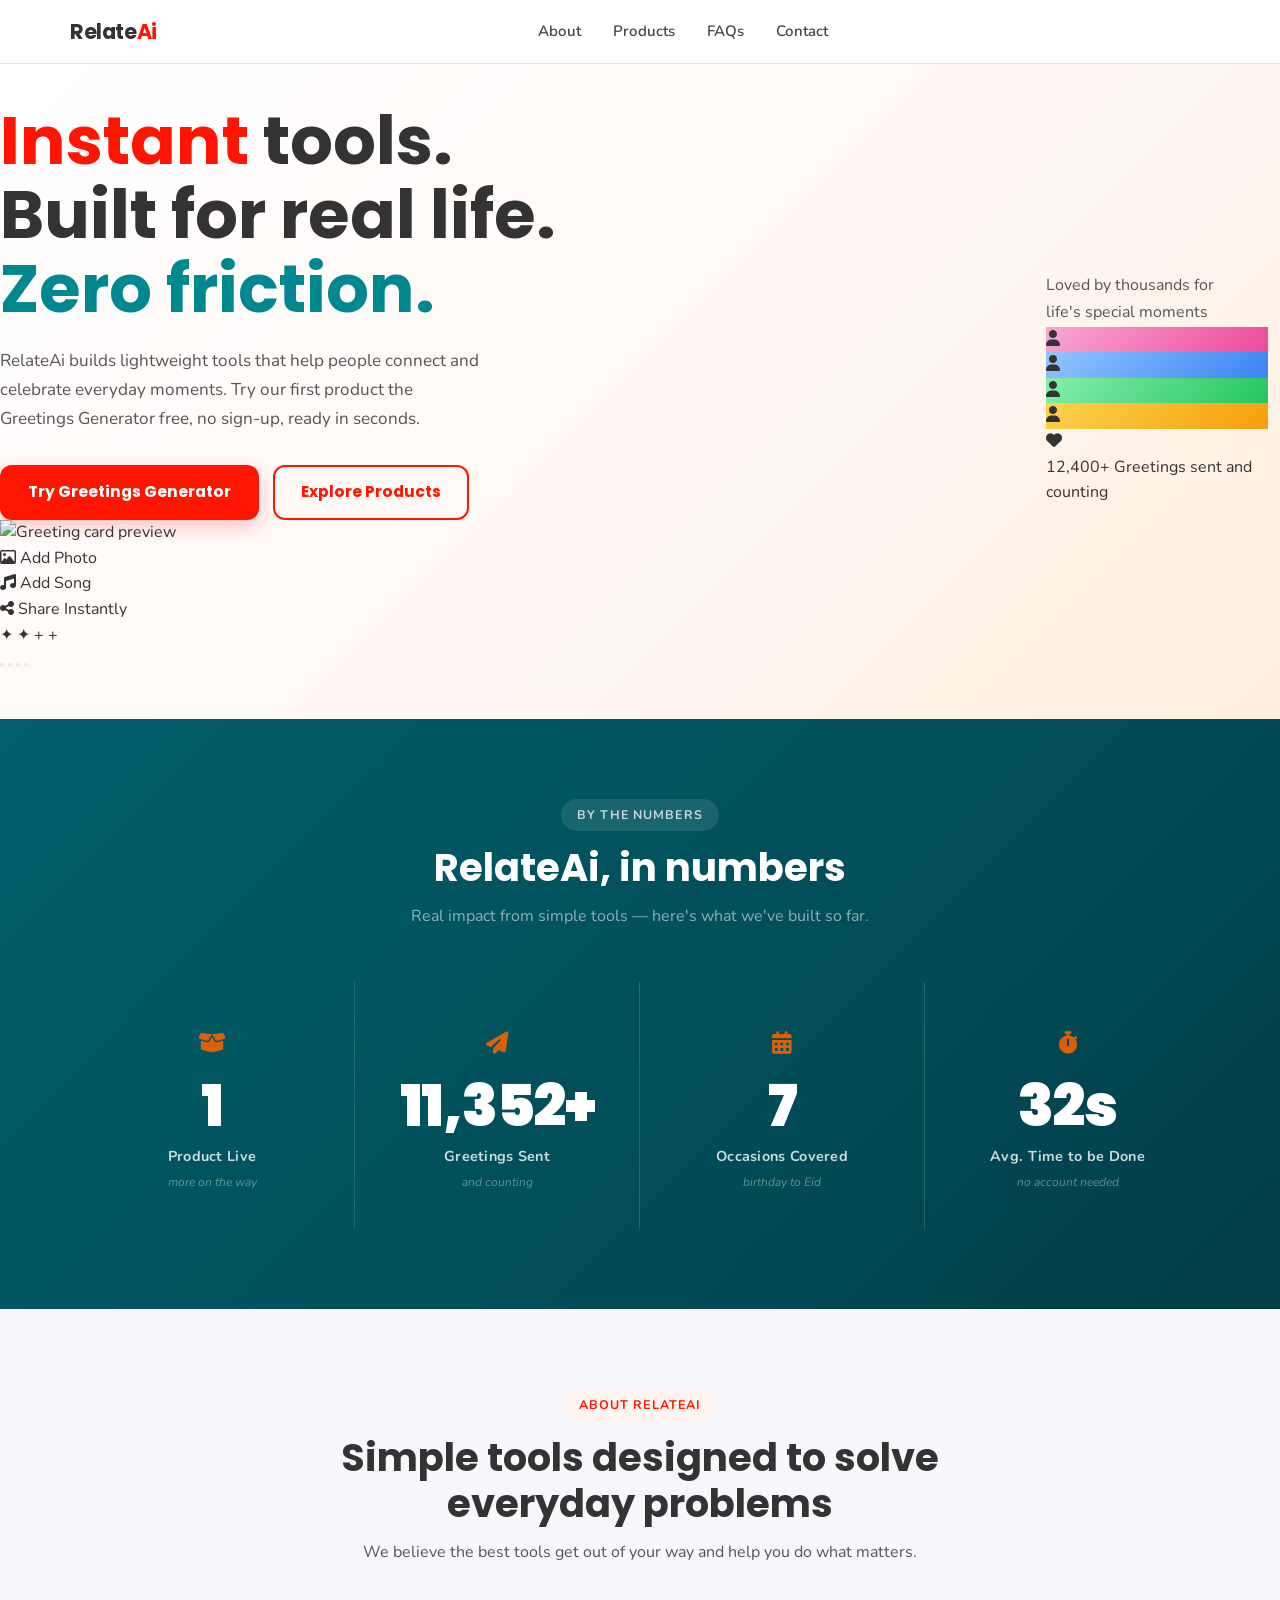
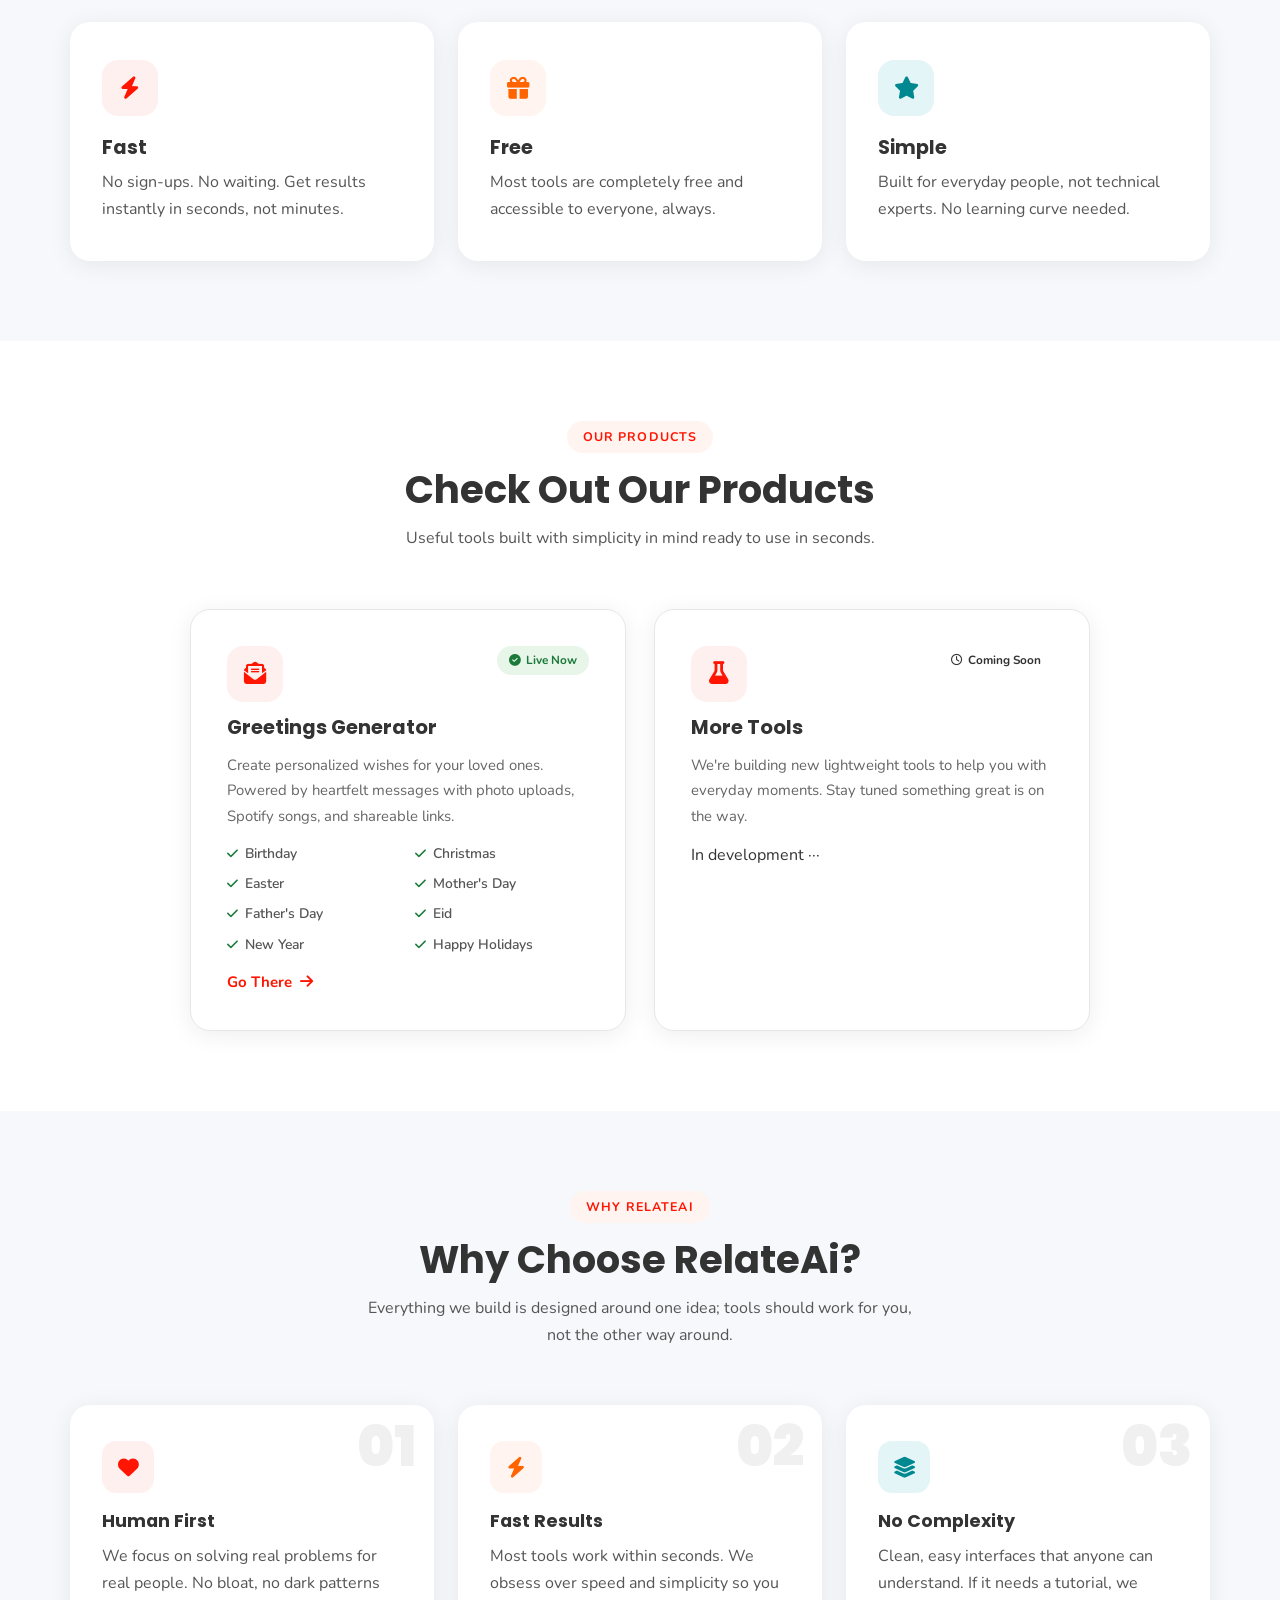
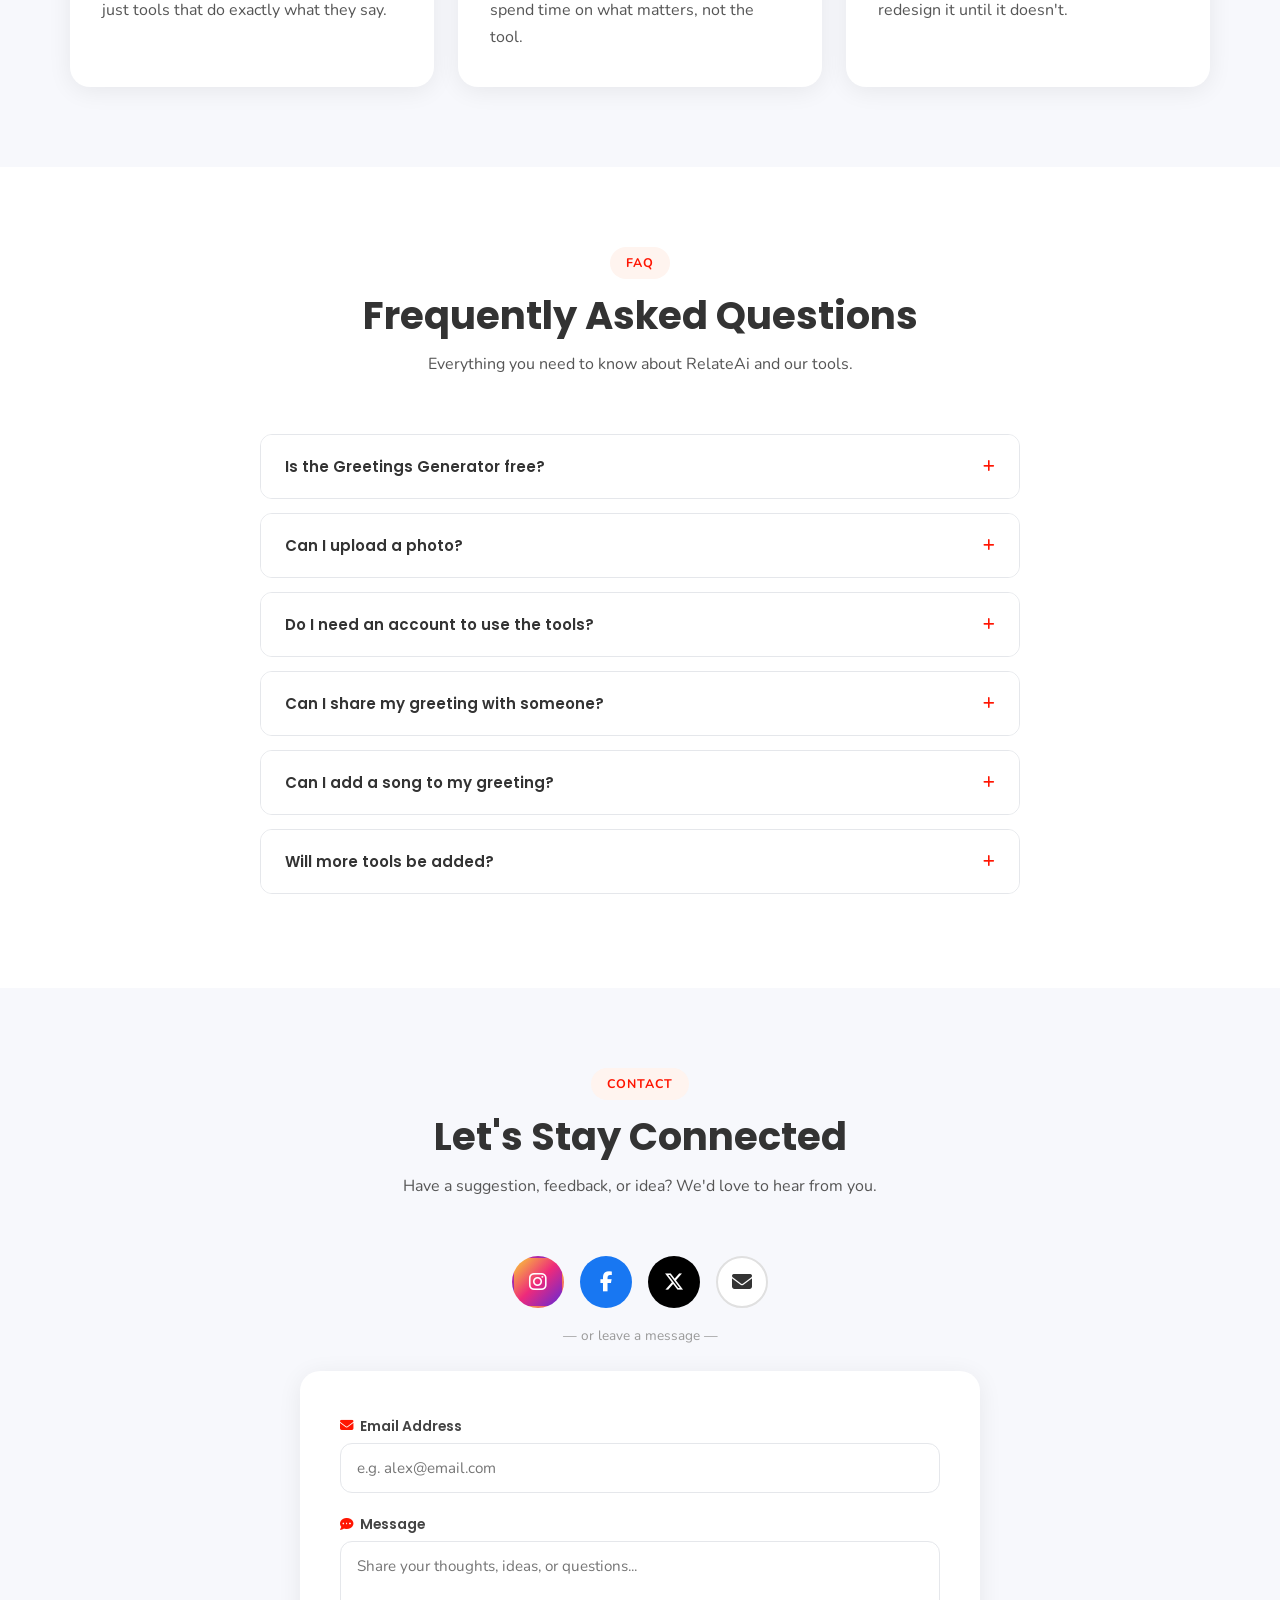
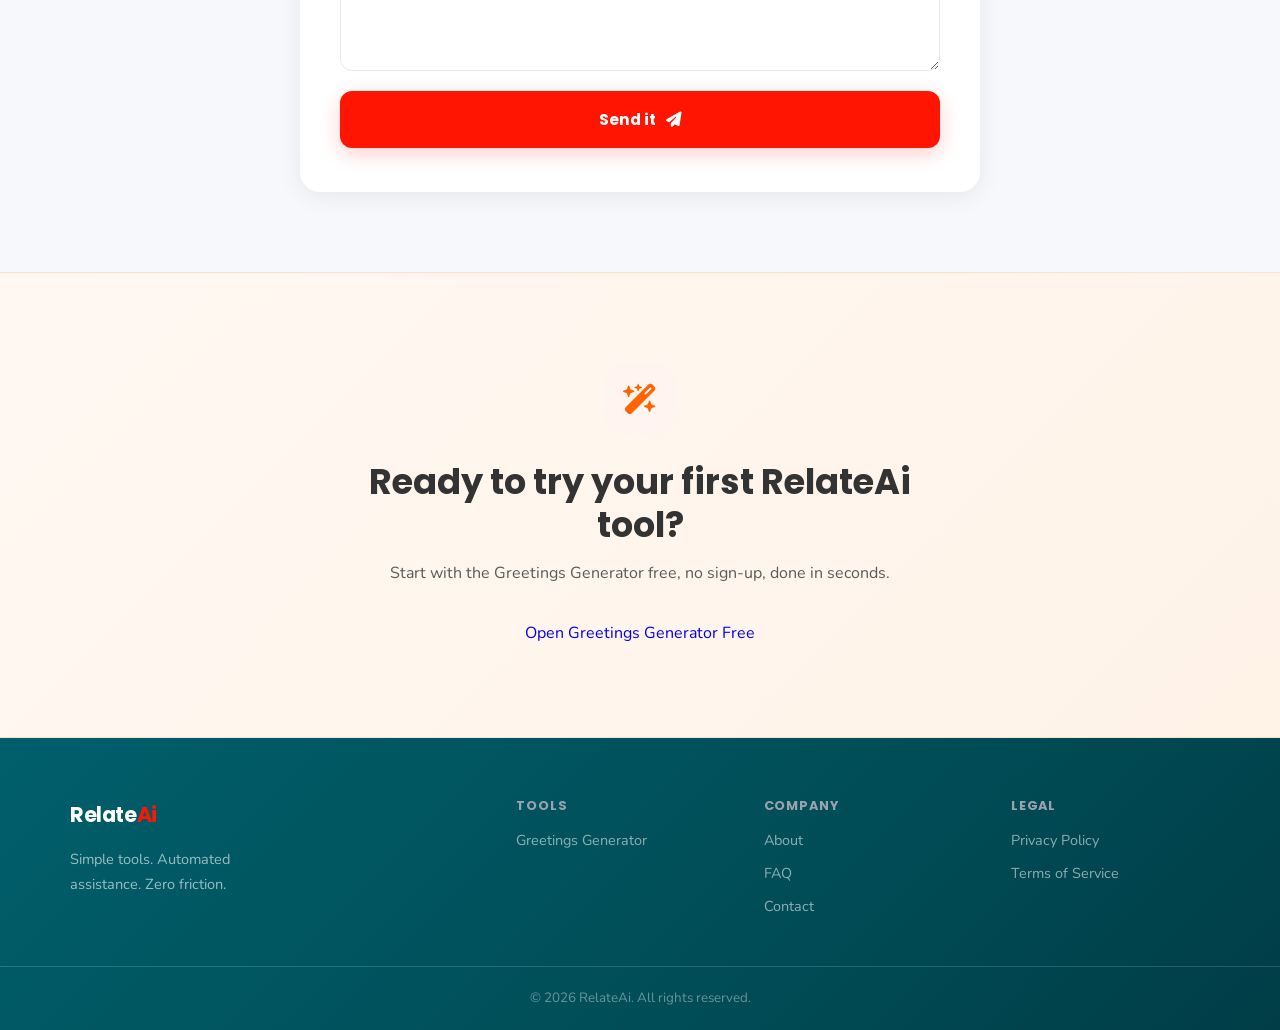
==== commit 415043e4: "Update Greetings Generator links to new domain and enhance hero section layout" ====
--- a/index.html
+++ b/index.html
@@ -68,7 +68,7 @@
       <a href="#contact" class="mobile-nav-link">
         <i class="fa-solid fa-envelope" aria-hidden="true"></i> Contact
       </a>
-      <a href="https://greetings-generator-ten.vercel.app/" class="mobile-nav-link mobile-nav-cta" target="_blank" rel="noopener noreferrer">
+      <a href="https://userelateai.com/greetings-generator" class="mobile-nav-link mobile-nav-cta" target="_blank" rel="noopener noreferrer">
          Try Greetings Generator Free
       </a>
     </div>
@@ -80,34 +80,98 @@
      HERO
 ============================= -->
 <section class="hero" aria-label="Hero">
-  <!-- Right-side background image gradient fades it into the text side -->
-  <div class="hero-bg-image" style="background-image:url('assets/happy-people.jpg')" role="presentation" aria-hidden="true"></div>
-  <div class="hero-overlay" aria-hidden="true"></div>
-
   <div class="container hero-inner">
-    <div class="hero-content animate-in">
-      <h1>
+
+    <!-- LEFT: text -->
+    <div class="hero-text">
+      <h1 class="animate-in">
         <span class="red">Instant</span> tools.<br>
         Built for real life.<br>
         <span class="teal">Zero friction.</span>
       </h1>
 
-      <p class="hero-desc">
+      <p class="hero-desc animate-in">
         RelateAi builds lightweight tools that help people connect and celebrate everyday moments. Try our first product the Greetings Generator free, no sign-up, ready in seconds.
       </p>
 
-
-<div class="hero-buttons">
-         <a href="https://greetings-generator-ten.vercel.app/" class="primary-btn" target="_blank" rel="noopener noreferrer">
-  Try Greetings Generator
-</a>
-    <a href="#products" class="secondary-btn">
-          Explore Products
+      <div class="hero-buttons animate-in">
+        <a href="https://userelateai.com/greetings-generator" class="primary-btn" target="_blank" rel="noopener noreferrer">
+          Try Greetings Generator
         </a>
-      </div>
-
-    </div>
-  </div>
+        <a href="#products" class="secondary-btn">Explore Products</a>
+      </div>
+    </div>
+
+    <!-- RIGHT: carousel visual -->
+    <div class="hero-visual animate-in">
+      <div class="hero-card-scene">
+
+        <!-- Satellite photos -->
+        <div class="sat-photo sat-tl" aria-hidden="true">
+          <img src="assets/2.jpeg" alt="">
+        </div>
+        <div class="sat-photo sat-br" aria-hidden="true">
+          <img src="assets/3.jpg" alt="">
+        </div>
+
+        <!-- Main product card -->
+        <div class="hero-gc" id="hero-card">
+          <div class="hero-gc-img">
+            <img id="hero-card-img" src="assets/1.jpg" alt="Greeting card preview">
+          </div>
+        </div>
+
+        <!-- Floating action pills -->
+        <div class="float-pill float-photo" aria-hidden="true">
+          <i class="fa-regular fa-image"></i> Add Photo
+        </div>
+        <div class="float-pill float-song" aria-hidden="true">
+          <i class="fa-solid fa-music"></i> Add Song
+        </div>
+        <div class="float-pill float-share" aria-hidden="true">
+          <i class="fa-solid fa-share-nodes"></i> Share Instantly
+        </div>
+
+        <!-- Sparkle accents -->
+        <span class="spark spark-1" aria-hidden="true">✦</span>
+        <span class="spark spark-2" aria-hidden="true">✦</span>
+        <span class="spark spark-3" aria-hidden="true">+</span>
+        <span class="spark spark-4" aria-hidden="true">+</span>
+
+        <!-- Carousel dots -->
+        <div class="carousel-dots" role="tablist" aria-label="Hero carousel">
+          <button class="cdot active" data-slide="0" role="tab" aria-selected="true"  aria-label="Slide 1"></button>
+          <button class="cdot"        data-slide="1" role="tab" aria-selected="false" aria-label="Slide 2"></button>
+          <button class="cdot"        data-slide="2" role="tab" aria-selected="false" aria-label="Slide 3"></button>
+          <button class="cdot"        data-slide="3" role="tab" aria-selected="false" aria-label="Slide 4"></button>
+        </div>
+
+      </div>
+    </div>
+
+  </div>
+
+  <!-- Social proof bar -->
+  <div class="hero-proof">
+    <div class="container" style="display:flex;justify-content:center">
+    <div class="hero-proof-inner">
+      <p class="proof-tagline">Loved by thousands for<br>life's special moments</p>
+      <div class="proof-avatars-wrap" aria-hidden="true">
+        <div class="proof-av-photo" style="background:linear-gradient(135deg,#f9a8d4,#ec4899)"><i class="fa-solid fa-user"></i></div>
+        <div class="proof-av-photo" style="background:linear-gradient(135deg,#93c5fd,#3b82f6)"><i class="fa-solid fa-user"></i></div>
+        <div class="proof-av-photo" style="background:linear-gradient(135deg,#86efac,#22c55e)"><i class="fa-solid fa-user"></i></div>
+        <div class="proof-av-photo" style="background:linear-gradient(135deg,#fcd34d,#f59e0b)"><i class="fa-solid fa-user"></i></div>
+        <div class="proof-av-photo proof-av-heart"><i class="fa-solid fa-heart"></i></div>
+      </div>
+      <div class="proof-sep" aria-hidden="true"></div>
+      <div class="proof-metric">
+        <span class="proof-num">12,400+</span>
+        <span class="proof-lbl">Greetings sent and counting</span>
+      </div>
+    </div>
+    </div>
+  </div>
+
 </section>
 
 
@@ -212,17 +276,13 @@
     <div class="section-header animate-in">
       <span class="section-tag">Our Products</span>
       <h2 id="products-heading">Check Out Our Products</h2>
-      <p>
-        Useful tools built with simplicity in mind ready to use in seconds.
-        Start with our
-        <a href="https://greetings-generator-ten.vercel.app/" class="inline-link" target="_blank" rel="noopener noreferrer">Greetings Generator</a>.
-      </p>
+      <p>Useful tools built with simplicity in mind ready to use in seconds.</p>
     </div>
 
     <div class="products-grid">
 
       <!-- Greetings Generator card -->
-      <a href="https://greetings-generator-ten.vercel.app/"
+      <a href="https://userelateai.com/greetings-generator"
          class="product-card greetings-card animate-in"
          target="_blank"
          rel="noopener noreferrer"
@@ -513,7 +573,7 @@
 
       <p>Start with the Greetings Generator free, no sign-up, done in seconds.</p>
 
-      <a href="https://greetings-generator-ten.vercel.app/" class="secondary-btn" target="_blank" rel="noopener noreferrer">
+      <a href="https://userelateai.com/greetings-generator" class="tertiary-btn" target="_blank" rel="noopener noreferrer">
         Open Greetings Generator Free
       </a>
 
@@ -539,7 +599,7 @@
 
     <div class="footer-nav">
       <h4>Tools</h4>
-      <a href="https://greetings-generator-ten.vercel.app/" target="_blank" rel="noopener noreferrer">
+      <a href="https://userelateai.com/greetings-generator" target="_blank" rel="noopener noreferrer">
         Greetings Generator
       </a>
     </div>
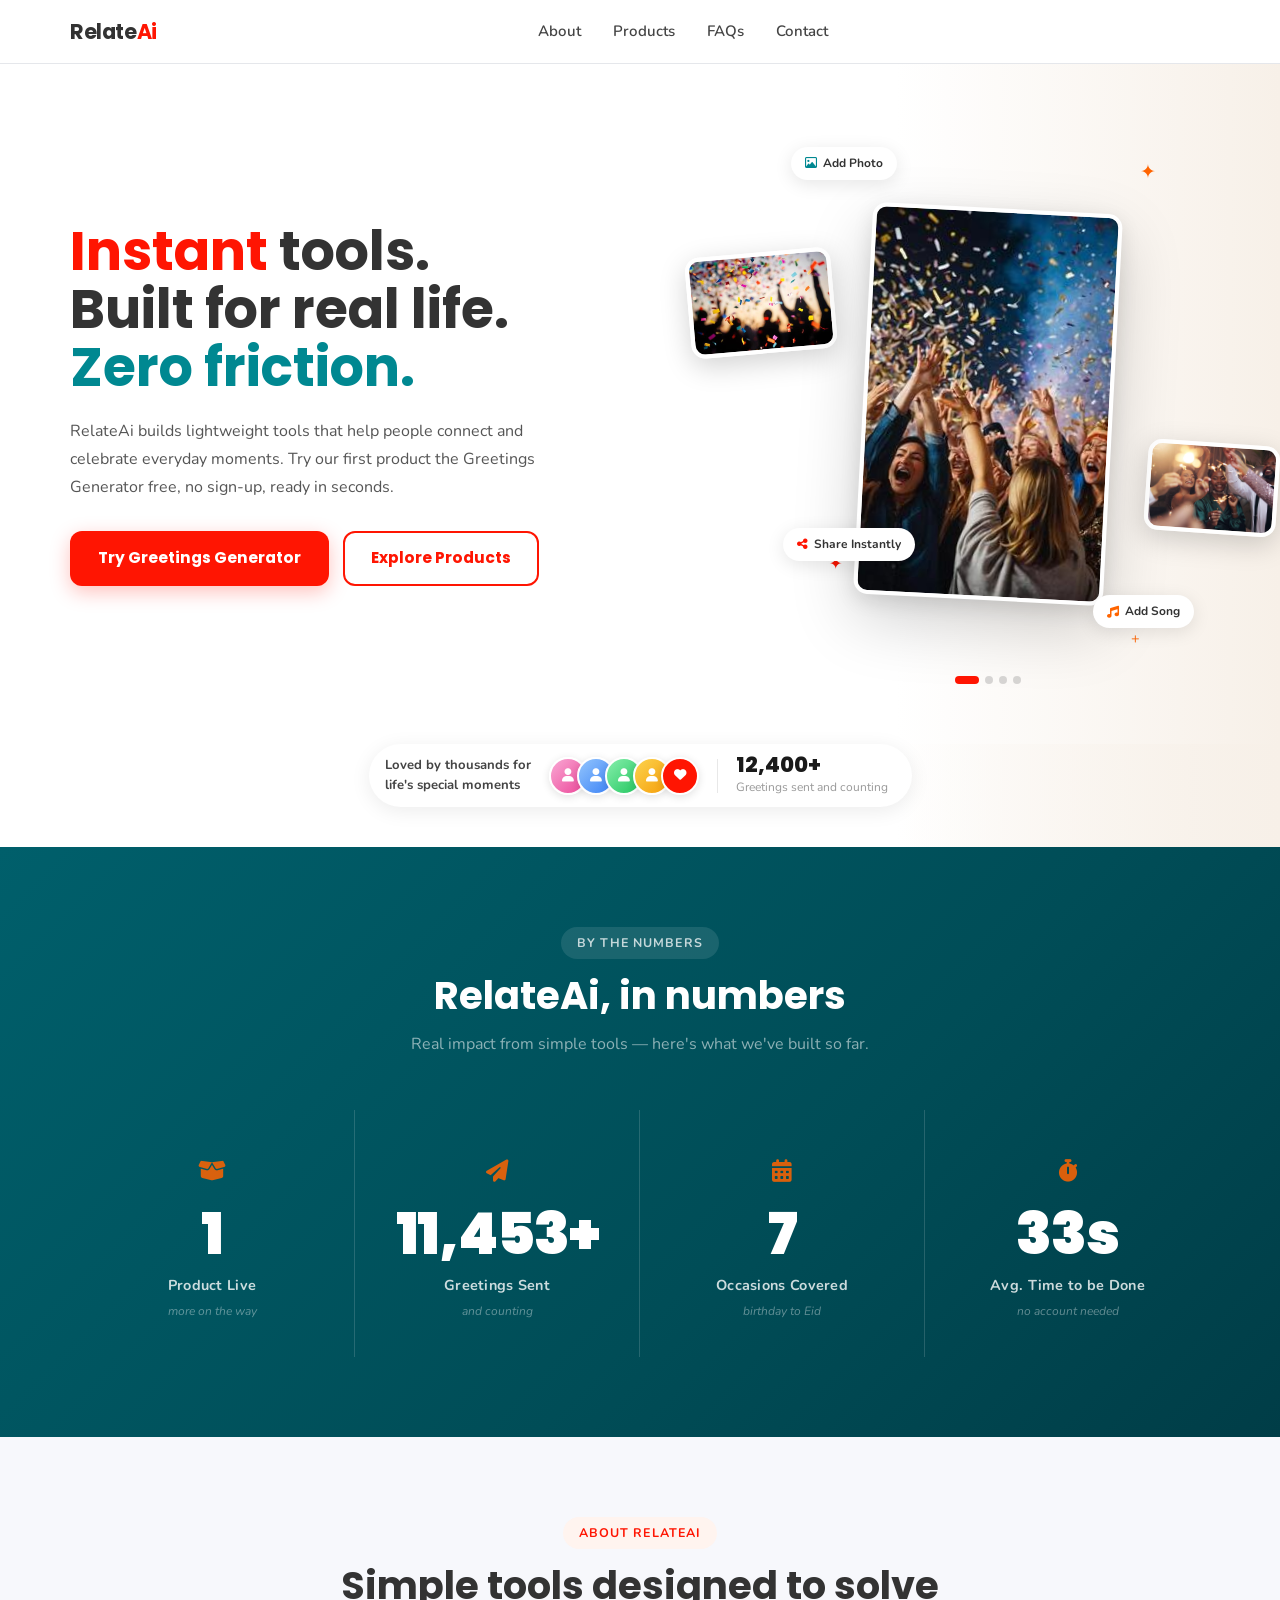
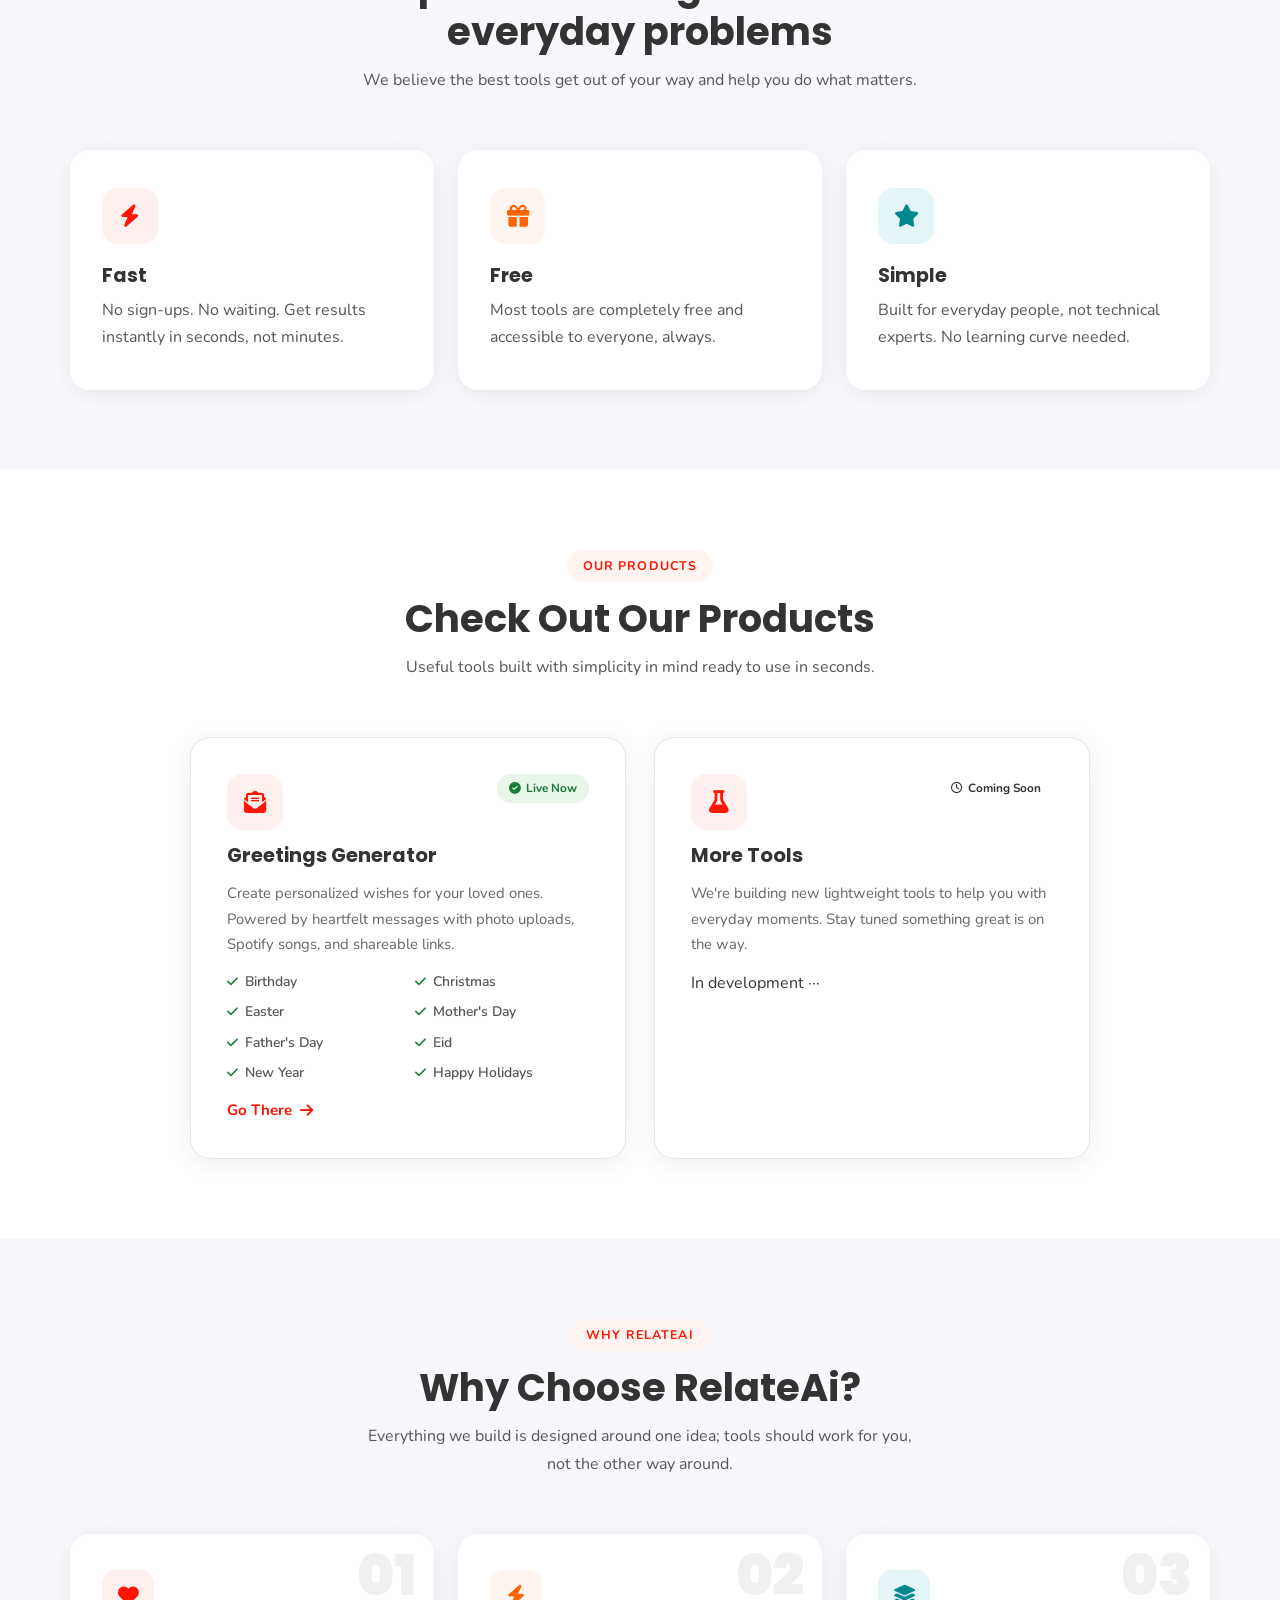
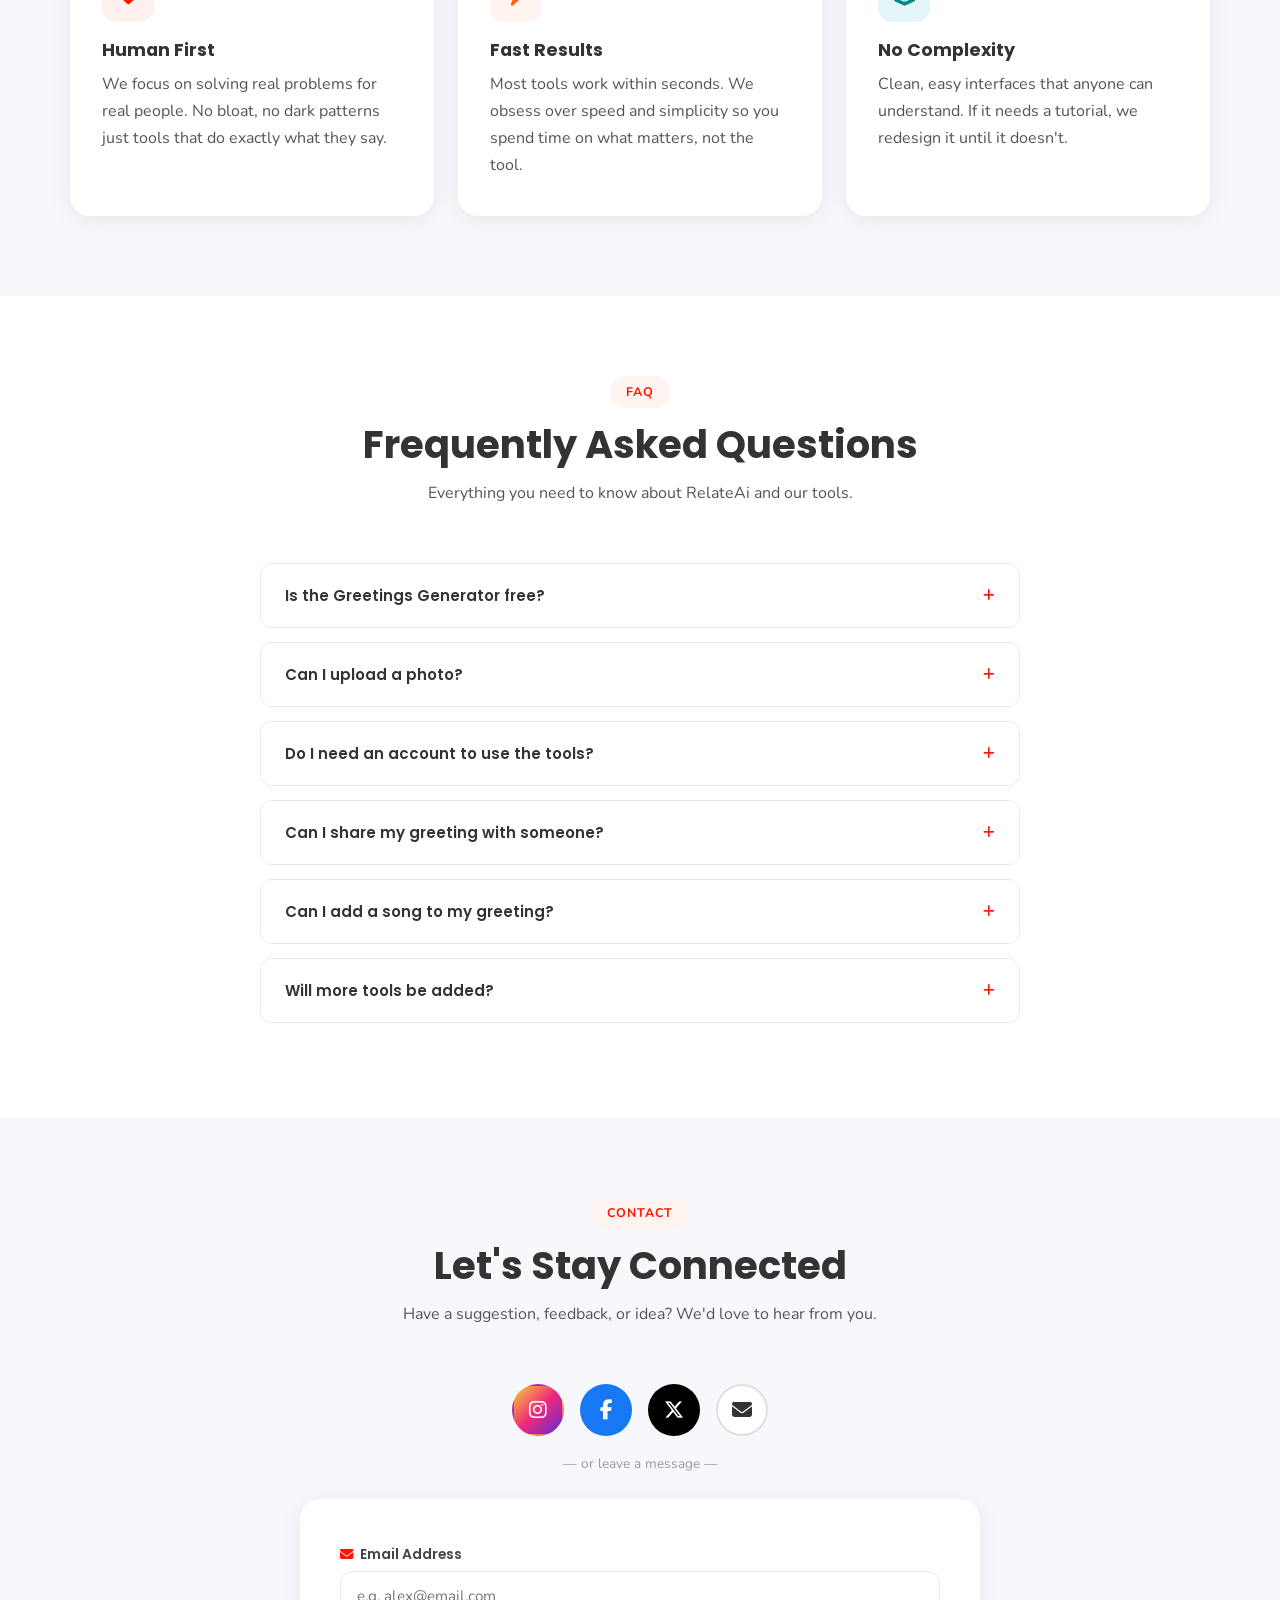
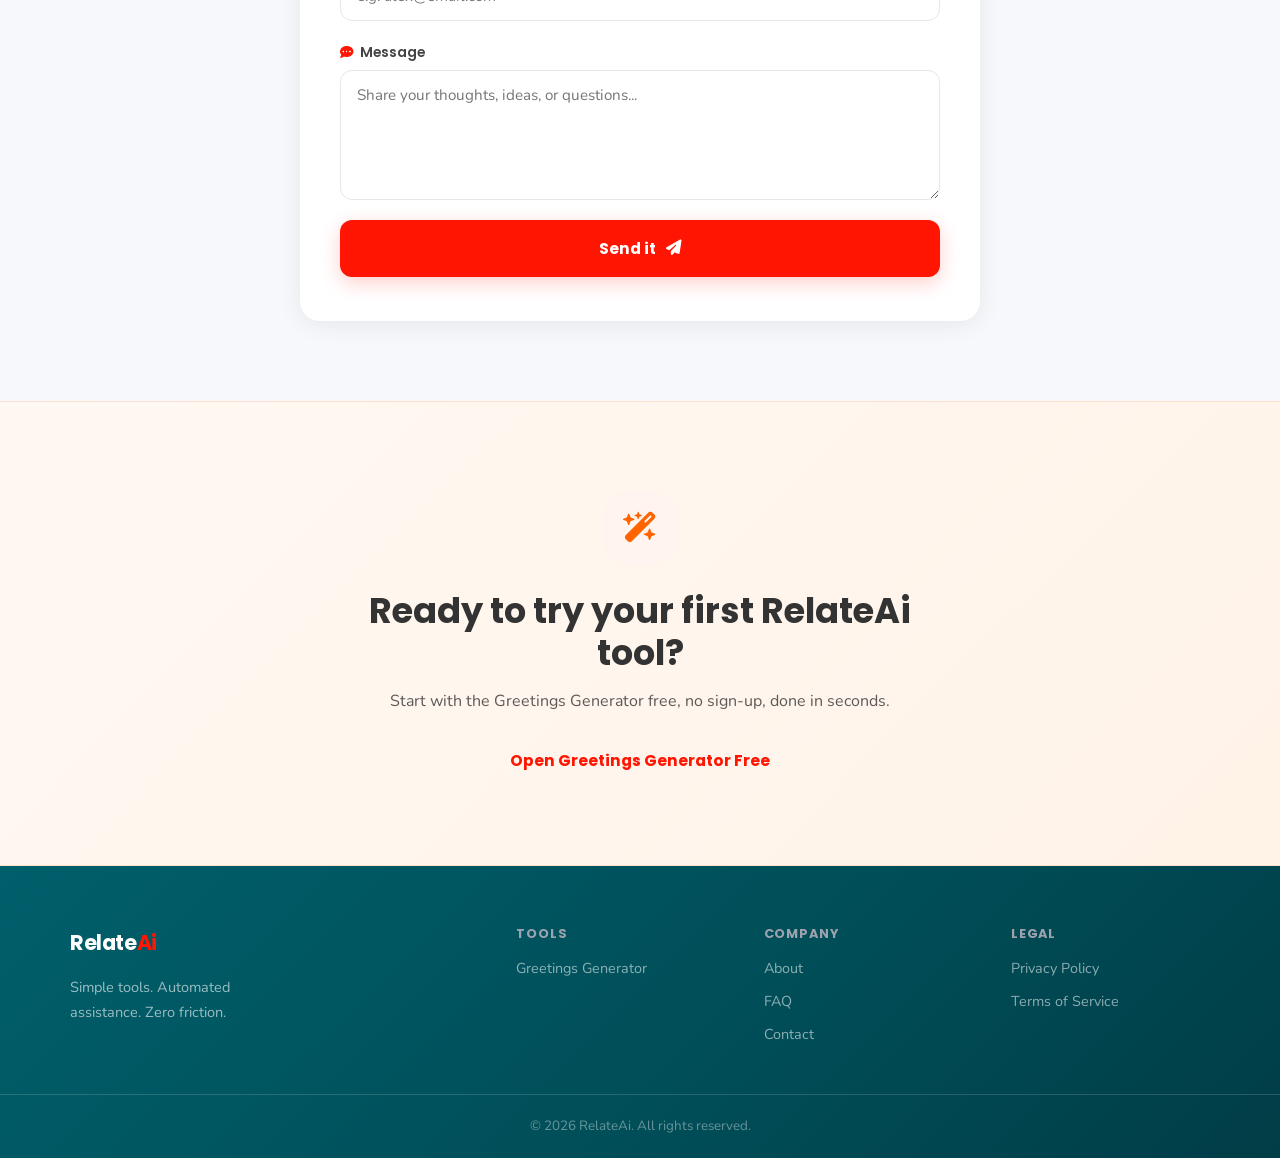
==== commit f57c2303: "Update links to Greetings Generator for relative paths" ====
--- a/index.html
+++ b/index.html
@@ -10,7 +10,7 @@
   <meta property="og:title" content="RelateAiMake someone's day. In seconds.">
   <meta property="og:description" content="Simple tools. Automated assistance. Zero friction.">
   <meta property="og:type" content="website">
-  <meta property="og:url" content="https://useRelateAi.com">
+  <meta property="og:url" content=".">
 
   <!-- Preconnect -->
   <link rel="preconnect" href="https://fonts.googleapis.com">
@@ -68,7 +68,7 @@
       <a href="#contact" class="mobile-nav-link">
         <i class="fa-solid fa-envelope" aria-hidden="true"></i> Contact
       </a>
-      <a href="https://userelateai.com/greetings-generator" class="mobile-nav-link mobile-nav-cta" target="_blank" rel="noopener noreferrer">
+      <a href="./greetings-generator" class="mobile-nav-link mobile-nav-cta" target="_blank" rel="noopener noreferrer">
          Try Greetings Generator Free
       </a>
     </div>
@@ -95,7 +95,7 @@
       </p>
 
       <div class="hero-buttons animate-in">
-        <a href="https://userelateai.com/greetings-generator" class="primary-btn" target="_blank" rel="noopener noreferrer">
+        <a href="./greetings-generator" class="primary-btn" target="_blank" rel="noopener noreferrer">
           Try Greetings Generator
         </a>
         <a href="#products" class="secondary-btn">Explore Products</a>
@@ -282,7 +282,7 @@
     <div class="products-grid">
 
       <!-- Greetings Generator card -->
-      <a href="https://userelateai.com/greetings-generator"
+      <a href="./greetings-generator"
          class="product-card greetings-card animate-in"
          target="_blank"
          rel="noopener noreferrer"
@@ -573,7 +573,7 @@
 
       <p>Start with the Greetings Generator free, no sign-up, done in seconds.</p>
 
-      <a href="https://userelateai.com/greetings-generator" class="tertiary-btn" target="_blank" rel="noopener noreferrer">
+      <a href="./greetings-generator" class="tertiary-btn" target="_blank" rel="noopener noreferrer">
         Open Greetings Generator Free
       </a>
 
@@ -599,7 +599,7 @@
 
     <div class="footer-nav">
       <h4>Tools</h4>
-      <a href="https://userelateai.com/greetings-generator" target="_blank" rel="noopener noreferrer">
+      <a href="./greetings-generator" target="_blank" rel="noopener noreferrer">
         Greetings Generator
       </a>
     </div>
--- a/styles.css
+++ b/styles.css
@@ -417,121 +417,385 @@
    HERO
 =================================================== */
 .hero {
-  position: relative;
-  padding: 40px 0 45px;
-  display: flex;
-  align-items: center;
+  padding: 60px 0 0;
   overflow: hidden;
-  background: linear-gradient(135deg, #ffffff 0%, #fff8f5 55%, #ffeedd 100%);
-}
-
-/* Hero background image — right side, absolute */
-.hero-bg-image {
-  position: absolute;
-  top: 0;
-  right: 0;
-  width: 54%;
-  height: 100%;
-  background-size: cover;
-  background-position: center top;
-  background-repeat: no-repeat;
-  z-index: 0;
-}
-
-/* Gradient overlay: solid white on left (text side) → transparent on right (image side) */
-.hero-overlay {
-  position: absolute;
-  top: 0;
-  left: 0;
-  width: 100%;
-  height: 100%;
-  background: linear-gradient(
-    to right,
-    #ffffff 38%,
-    rgba(255, 255, 255, .88) 54%,
-    rgba(255, 255, 255, .4)  70%,
-    transparent              100%
-  );
-  z-index: 1;
-}
-
-.hero .container {
-  position: relative;
-  z-index: 2;
-}
-
-.hero-inner { padding: 0; }
-
-.hero-content { max-width: 560px; }
-
-/* Hero badge */
+  background: linear-gradient(to right, #ffffff 38%, rgba(255,255,255,.88) 54%, rgba(255,255,255,.4) 70%, #f7f0e8 100%);
+}
+
+.hero-inner {
+  display: grid;
+  grid-template-columns: 3fr 2fr;
+  gap: 32px;
+  align-items: center;
+  padding-bottom: 60px;
+}
+
+/* ── Left text ── */
+.hero-text { max-width: 560px; }
+
 .hero-badge {
   display: inline-flex;
   align-items: center;
   gap: 8px;
   background: var(--orange-light);
   color: var(--red);
-  font-size: .85rem;
-  font-weight: 700;
-  padding: 8px 18px;
+  font-size: .82rem;
+  font-weight: 700;
+  padding: 7px 16px;
   border-radius: 999px;
-  margin-bottom: 24px;
-}
-
-/* Heading */
-.hero h1 {
-  font-size: clamp(2.6rem, 5.5vw, 4.2rem);
-  line-height: 1.1;
+  margin-bottom: 22px;
+}
+
+.hero-text h1 {
+  font-size: clamp(2.2rem, 4.2vw, 3.8rem);
+  line-height: 1.08;
   margin-bottom: 20px;
-}
+  white-space: nowrap;
+}
+
+.hero-keyword {
+  display: inline-block;
+  position: relative;
+  color: var(--red);
+  font-style: italic;
+}
+.hero-keyword::after {
+  content: '';
+  position: absolute;
+  bottom: 0;
+  left: 0;
+  width: 100%;
+  height: 3px;
+  background: var(--red);
+  border-radius: 2px;
+  transform-origin: left;
+  transition: transform .35s ease;
+}
+.hero-keyword.changing::after { transform: scaleX(0); }
+
+.hero-kw-inner {
+  display: inline-block;
+  transition: opacity .22s ease, transform .22s ease;
+}
+.hero-kw-inner.exit  { opacity: 0; transform: translateY(-7px); }
+.hero-kw-inner.enter { opacity: 0; transform: translateY(7px);  }
 
 .red    { color: var(--red);    }
 .orange { color: var(--orange); }
 .teal   { color: var(--teal);   }
 
-/* Hero description */
 .hero-desc {
-  font-size: 1.07rem;
+  font-size: 1rem;
   color: #555;
-  margin-bottom: 32px;
-  max-width: 490px;
-}
-
-/* Stats row */
-.hero-stats {
-  display: flex;
-  align-items: center;
-  gap: 22px;
-  margin-bottom: 36px;
+  line-height: 1.75;
+  margin-bottom: 30px;
+  max-width: 480px;
+  transition: opacity .25s ease;
+}
+
+.hero-pills {
+  display: flex;
+  gap: 10px;
+  margin-top: 22px;
   flex-wrap: wrap;
 }
-
-.stat {
-  display: flex;
-  flex-direction: column;
-  line-height: 1.3;
-}
-
-.stat strong {
+.hero-pill {
+  display: inline-flex;
+  align-items: center;
+  gap: 6px;
+  background: #fff;
+  border: 1.5px solid #ebebeb;
+  border-radius: 999px;
+  padding: 6px 14px;
+  font-size: .8rem;
+  font-weight: 600;
+  color: #555;
+}
+.hero-pill .fa-bolt  { color: var(--orange); }
+.hero-pill .fa-clock { color: var(--teal);   }
+.hero-pill .fa-heart { color: var(--red);    }
+
+/* ── Right visual ── */
+.hero-visual {
+  display: flex;
+  justify-content: center;
+  align-items: center;
+}
+
+.hero-card-scene {
+  position: relative;
+  width: 380px;
+  height: 560px;
+  overflow: visible;
+}
+
+.hero-gc {
+  position: absolute;
+  top: 50%;
+  left: 50%;
+  transform: translate(-50%, -50%) rotate(3deg);
+  width: 250px;
+  background: #fff;
+  border-radius: 14px;
+  border: 4px solid #ffffff;
+  box-shadow: 0 24px 64px rgba(0,0,0,.18), 0 6px 20px rgba(0,0,0,.10);
+  overflow: hidden;
+  transition: opacity .3s ease;
+  z-index: 4;
+}
+
+.hero-gc-header {
+  padding: 14px 18px 10px;
+  background: linear-gradient(135deg, #fff5f3, #ffddd8);
+  transition: background .5s ease;
+  text-align: center;
+  border-radius: 10px 10px 0 0;
+}
+.hero-gc-title {
+  font-family: 'Poppins', sans-serif;
+  font-size: 1.05rem;
+  font-weight: 700;
+  font-style: italic;
+  color: #1a1a1a;
+  letter-spacing: -.01em;
+}
+
+.hero-gc-img {
+  width: 100%;
+  height: 384px;
+  overflow: hidden;
+}
+.hero-gc-img img {
+  width: 100%;
+  height: 100%;
+  object-fit: cover;
+}
+
+.hero-gc-msg {
+  padding: 11px 16px;
+  font-size: .82rem;
+  color: #444;
+  line-height: 1.6;
+  border-bottom: 1px solid #f3f3f3;
+  min-height: 52px;
+  transition: opacity .25s ease;
+}
+
+.hero-gc-music {
+  display: flex;
+  align-items: center;
+  gap: 8px;
+  padding: 10px 14px 14px;
+}
+.music-thumb {
+  width: 34px;
+  height: 34px;
+  border-radius: 8px;
+  overflow: hidden;
+  flex-shrink: 0;
+}
+.music-thumb img {
+  width: 100%;
+  height: 100%;
+  object-fit: cover;
+  display: block;
+}
+.music-info { flex: 1; min-width: 0; display: flex; flex-direction: column; }
+.music-track {
+  font-size: .75rem;
+  font-weight: 700;
+  color: #222;
+  white-space: nowrap;
+  overflow: hidden;
+  text-overflow: ellipsis;
+}
+.music-artist { font-size: .7rem; color: #999; }
+.music-btns {
+  display: flex;
+  align-items: center;
+  gap: 5px;
+  color: #bbb;
+  font-size: .8rem;
+}
+.music-play-btn {
+  width: 26px;
+  height: 26px;
+  border-radius: 50%;
+  background: #1a1a1a;
+  color: #fff;
+  border: none;
+  display: flex;
+  align-items: center;
+  justify-content: center;
+  font-size: .65rem;
+  cursor: pointer;
+}
+
+/* Satellite photos */
+.sat-photo {
+  position: absolute;
+  border-radius: 14px;
+  overflow: hidden;
+  border: 4px solid #ffffff;
+  box-shadow: 0 8px 28px rgba(0,0,0,.18);
+  z-index: 3;
+}
+.sat-photo img { width: 100%; height: 100%; object-fit: cover; display: block; }
+.sat-tl { width: 146px; height: 101px; top: 32%; left: -110px;  transform: translateY(-50%) rotate(-5deg); }
+.sat-br { width: 132px; height: 91px;  top: 65%; right: -100px; transform: translateY(-50%) rotate(4deg);  }
+
+/* Floating pills */
+.float-pill {
+  position: absolute;
+  display: inline-flex;
+  align-items: center;
+  gap: 6px;
+  background: #fff;
+  border-radius: 999px;
+  padding: 7px 14px;
+  font-size: .75rem;
+  font-weight: 700;
+  color: #333;
+  box-shadow: 0 4px 18px rgba(0,0,0,.1);
+  white-space: nowrap;
+  z-index: 6;
+}
+.float-photo { top: 4%;    left: -2%;  animation: floatY 3s ease-in-out infinite 0s;    }
+.float-song  { bottom: 10%; right: -4%; animation: floatY 3s ease-in-out infinite 1.1s; }
+.float-share { bottom: 22%; left: -4%;  animation: floatY 3s ease-in-out infinite 2.2s; }
+.float-photo i { color: var(--teal);   }
+.float-song  i { color: var(--orange); }
+.float-share i { color: var(--red);    }
+@keyframes floatY {
+  0%, 100% { transform: translateY(0);    }
+  50%       { transform: translateY(-7px); }
+}
+
+/* Sparkles */
+.spark {
+  position: absolute;
+  pointer-events: none;
+  line-height: 1;
+  animation: sparkPulse 2.8s ease-in-out infinite;
+}
+.spark-1 { top: 7%;    right: 6%;  color: var(--orange); font-size: 1.2rem; animation-delay: 0s;   }
+.spark-2 { bottom: 20%; left: 8%;  color: var(--red);    font-size: 1rem;  animation-delay: .9s;  }
+.spark-3 { top: 26%;   left: 2%;  color: var(--teal);   font-size: 1.4rem; animation-delay: 1.7s; }
+.spark-4 { bottom: 7%; right: 10%; color: var(--orange); font-size: .9rem;  animation-delay: 2.4s; }
+@keyframes sparkPulse {
+  0%, 100% { opacity: .3;  transform: scale(1)    rotate(0deg);  }
+  50%       { opacity: .85; transform: scale(1.35) rotate(20deg); }
+}
+
+/* Carousel dots */
+.carousel-dots {
+  position: absolute;
+  bottom: 0;
+  left: 50%;
+  transform: translateX(-50%);
+  display: flex;
+  gap: 6px;
+  z-index: 7;
+}
+.cdot {
+  width: 8px;
+  height: 8px;
+  border-radius: 999px;
+  background: rgba(0,0,0,.15);
+  border: none;
+  cursor: pointer;
+  padding: 0;
+  transition: background .3s, width .3s;
+}
+.cdot.active { background: var(--red); width: 24px; }
+
+/* ── Social proof bar ── */
+.hero-proof {
+  padding: 0 0 40px;
+  background: linear-gradient(to right, #ffffff 38%, rgba(255,255,255,.88) 54%, rgba(255,255,255,.4) 70%, #f7f0e8 100%);
+}
+
+.hero-proof-inner {
+  display: inline-flex;
+  align-items: center;
+  gap: 18px;
+  flex-wrap: wrap;
+  background: #fff;
+  border-radius: 999px;
+  padding: 10px 24px 10px 16px;
+  box-shadow: 0 4px 20px rgba(0,0,0,.08);
+  margin: 0 auto;
+  width: fit-content;
+  max-width: 100%;
+}
+.proof-avatars-wrap { display: flex; align-items: center; }
+.proof-av-photo {
+  width: 38px;
+  height: 38px;
+  border-radius: 50%;
+  border: 2.5px solid #fff;
+  overflow: hidden;
+  margin-left: -10px;
+  box-shadow: 0 2px 8px rgba(0,0,0,.12);
+  flex-shrink: 0;
+  display: flex;
+  align-items: center;
+  justify-content: center;
+  color: #fff;
+  font-size: .85rem;
+}
+.proof-av-photo:first-child { margin-left: 0; }
+.proof-av-photo.proof-av-heart {
+  background: var(--red);
+  font-size: .78rem;
+}
+.proof-tagline { font-size: .82rem; color: #444; font-weight: 700; line-height: 1.5; margin: 0; }
+.proof-sep { width: 1px; height: 34px; background: #e8e8e8; flex-shrink: 0; }
+.proof-metric { display: flex; flex-direction: column; }
+.proof-num {
   font-family: 'Poppins', sans-serif;
   font-size: 1.35rem;
   font-weight: 800;
-  color: #333;
-}
-
-.stat span {
-  font-size: .78rem;
-  color: #888;
-  font-weight: 600;
-  text-transform: uppercase;
-  letter-spacing: .04em;
-}
-
-.stat-divider {
-  width: 1px;
-  height: 34px;
-  background: #ddd;
-  flex-shrink: 0;
+  color: #1a1a1a;
+  line-height: 1;
+}
+.proof-lbl { font-size: .75rem; color: #999; margin-top: 2px; }
+
+/* ── Hero responsive ── */
+@media (max-width: 1023px) {
+  .hero-inner { grid-template-columns: 1fr; gap: 0; padding-bottom: 40px; }
+  .hero-text   { max-width: 100%; }
+  .hero-visual { margin-top: 36px; }
+}
+@media (max-width: 640px) {
+  .hero { padding: 32px 0 0; }
+  .hero-card-scene { width: 300px; height: 480px; transform: scale(0.88); transform-origin: top center; }
+  .float-pill { display: none; }
+  .sat-photo  { display: none; }
+  .spark      { display: none; }
+  .hero-proof-inner { gap: 12px; }
+  .proof-sep  { display: none; }
+}
+@media (max-width: 479px) {
+  .hero-visual { display: none; }
+  .hero { padding: 28px 0 0; }
+  .hero-buttons { flex-direction: column; gap: 12px; }
+  .hero-buttons .primary-btn,
+  .hero-buttons .secondary-btn { justify-content: center; width: 100%; }
+  .hero-proof { padding: 0 0 32px; }
+  .hero-proof-inner {
+    flex-direction: column;
+    align-items: center;
+    text-align: center;
+    border-radius: 20px;
+    gap: 10px;
+    padding: 18px 28px;
+    width: calc(100% - 40px);
+  }
+  .proof-tagline { font-size: .85rem; }
+  .proof-sep { display: none; }
+  .proof-metric { align-items: center; }
+  .proof-num { font-size: 1.3rem; }
 }
 
 /* Buttons */
@@ -574,6 +838,26 @@
   padding: 13px 26px;
   border-radius: var(--radius-sm);
   transition: background var(--transition), color var(--transition), transform var(--transition);
+}
+
+.tertiary-btn {
+  display: inline-flex;
+  align-items: center;
+  gap: 6px;
+  background: none;
+  border: none;
+  color: var(--red);
+  font-family: 'Poppins', sans-serif;
+  font-weight: 700;
+  font-size: .97rem;
+  padding: 0;
+  text-decoration: none;
+  transition: color var(--transition);
+  cursor: pointer;
+}
+
+.tertiary-btn:hover {
+  color: var(--red-dark);
 }
 
 .secondary-btn:hover {
@@ -1387,20 +1671,7 @@
   .nav-cta      { display: none; }
   .mobile-menu-btn { display: block; }
 
-  .hero {
-    min-height: auto;
-    padding: 16px 0 36px;
-  }
-
-  /* Hide bg image & overlay on small screens */
-  .hero-bg-image,
-  .hero-overlay  { display: none; }
-
-  .hero-content { padding: 0; max-width: 100%; }
-  .hero h1      { font-size: 2.3rem; }
-
-  .hero-stats   { gap: 14px; }
-  .stat strong  { font-size: 1.2rem; }
+  /* hero responsive handled in hero section above */
 
   .hero-buttons {
     flex-direction: column;
@@ -1435,19 +1706,7 @@
   .mobile-menu-btn { display: block; }
   .nav-cta span { display: inline; }
 
-  .hero {
-    min-height: auto;
-    padding: 24px 0 44px;
-  }
-
-  /* Show image but abbreviated */
-  .hero-bg-image { width: 100%; opacity: .12; }
-  .hero-overlay  {
-    background: linear-gradient(to right, #fff 55%, rgba(255,255,255,.96) 80%, rgba(255,255,255,.8) 100%);
-  }
-
-  .hero-content { max-width: 100%; padding: 0; }
-  .hero h1      { font-size: 2.7rem; }
+  /* hero responsive handled in hero section above */
 
   .about-grid    { grid-template-columns: 1fr; gap: 18px; }
   .products-grid { grid-template-columns: 1fr; }
@@ -1462,9 +1721,7 @@
   .desktop-nav { display: flex; gap: 22px; }
   .mobile-menu-btn { display: none; }
 
-  .hero-bg-image { width: 50%; }
-  .hero h1       { font-size: 3.2rem; }
-  .hero-content  { max-width: 480px; }
+  /* hero responsive handled in hero section above */
 
   .about-grid    { grid-template-columns: repeat(3, 1fr); }
   .products-grid { grid-template-columns: repeat(2, 1fr); }
@@ -1481,7 +1738,7 @@
   .mobile-menu-btn { display: none; }
   .br-desktop { display: inline; }
 
-  .hero-bg-image { width: 54%; }
+  /* hero responsive handled in hero section above */
   .about-grid    { grid-template-columns: repeat(3, 1fr); }
   .products-grid { grid-template-columns: repeat(2, 1fr); }
   .why-grid      { grid-template-columns: repeat(3, 1fr); }
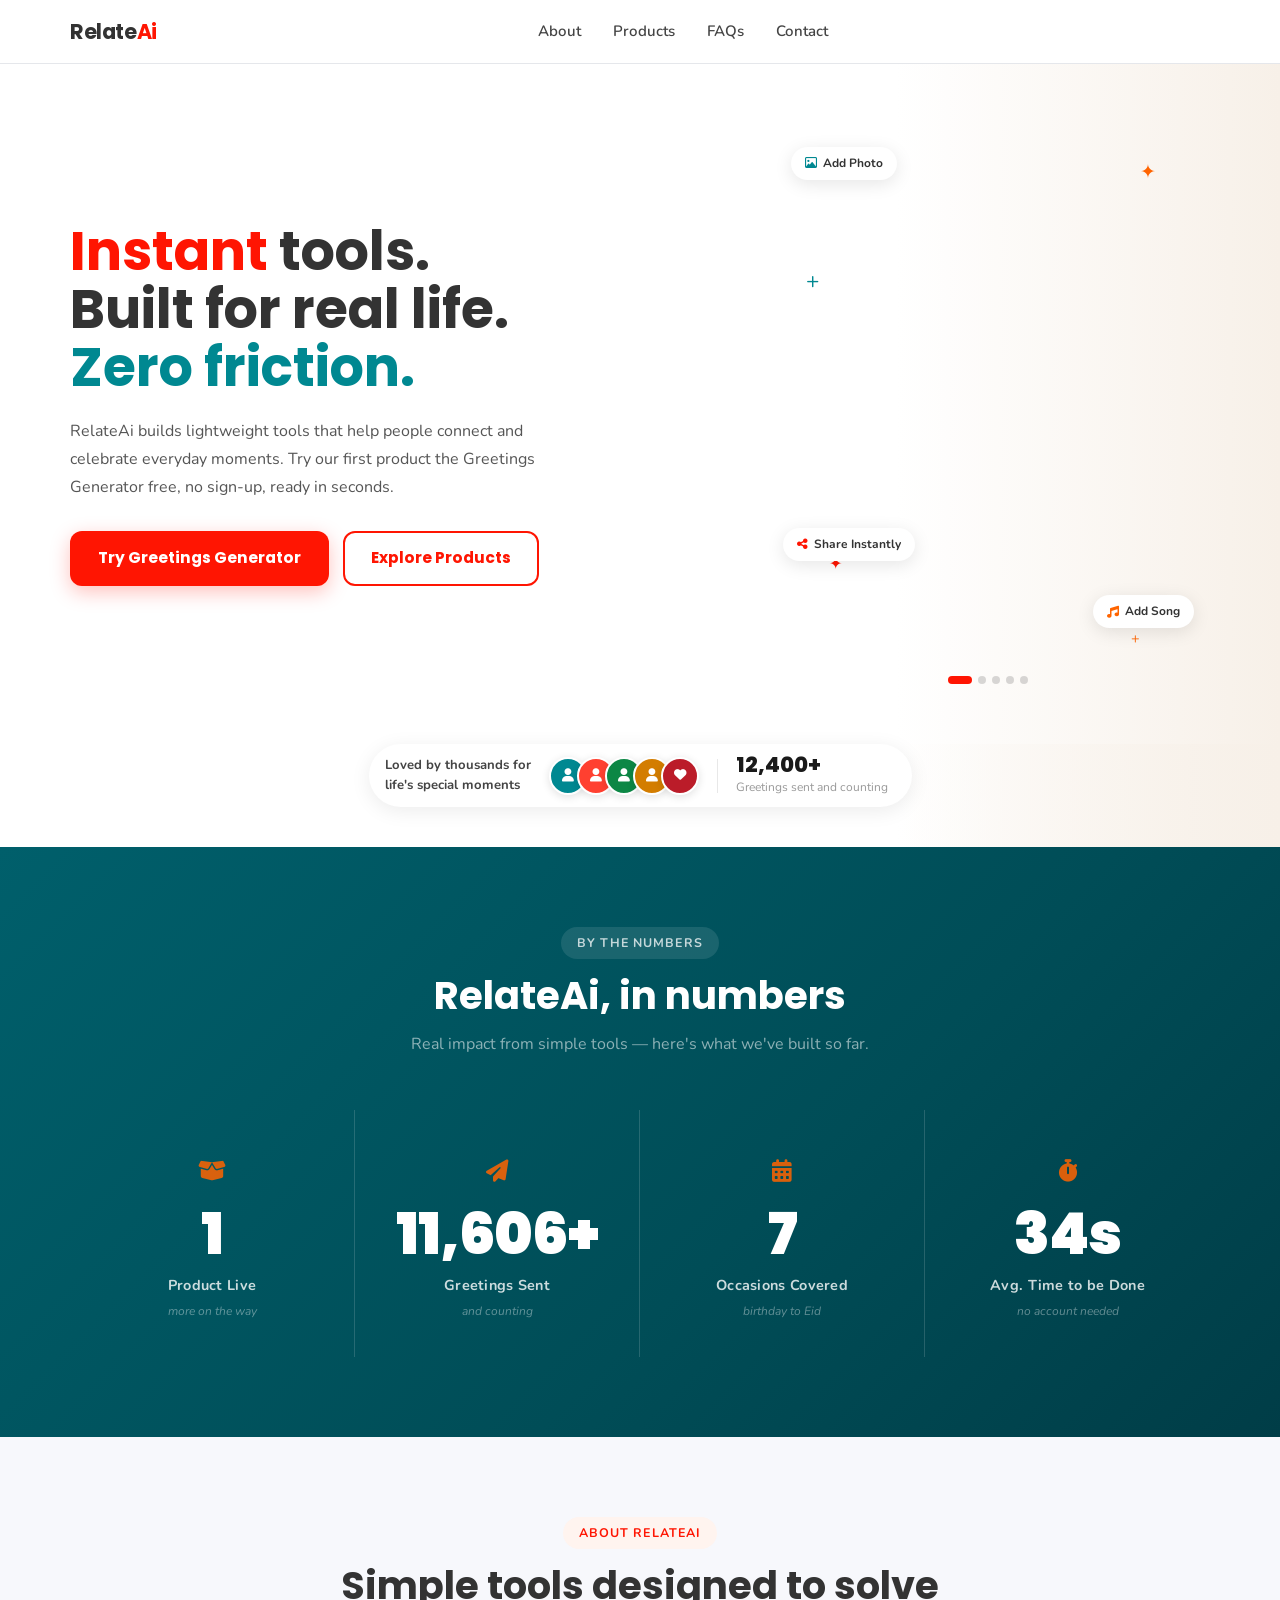
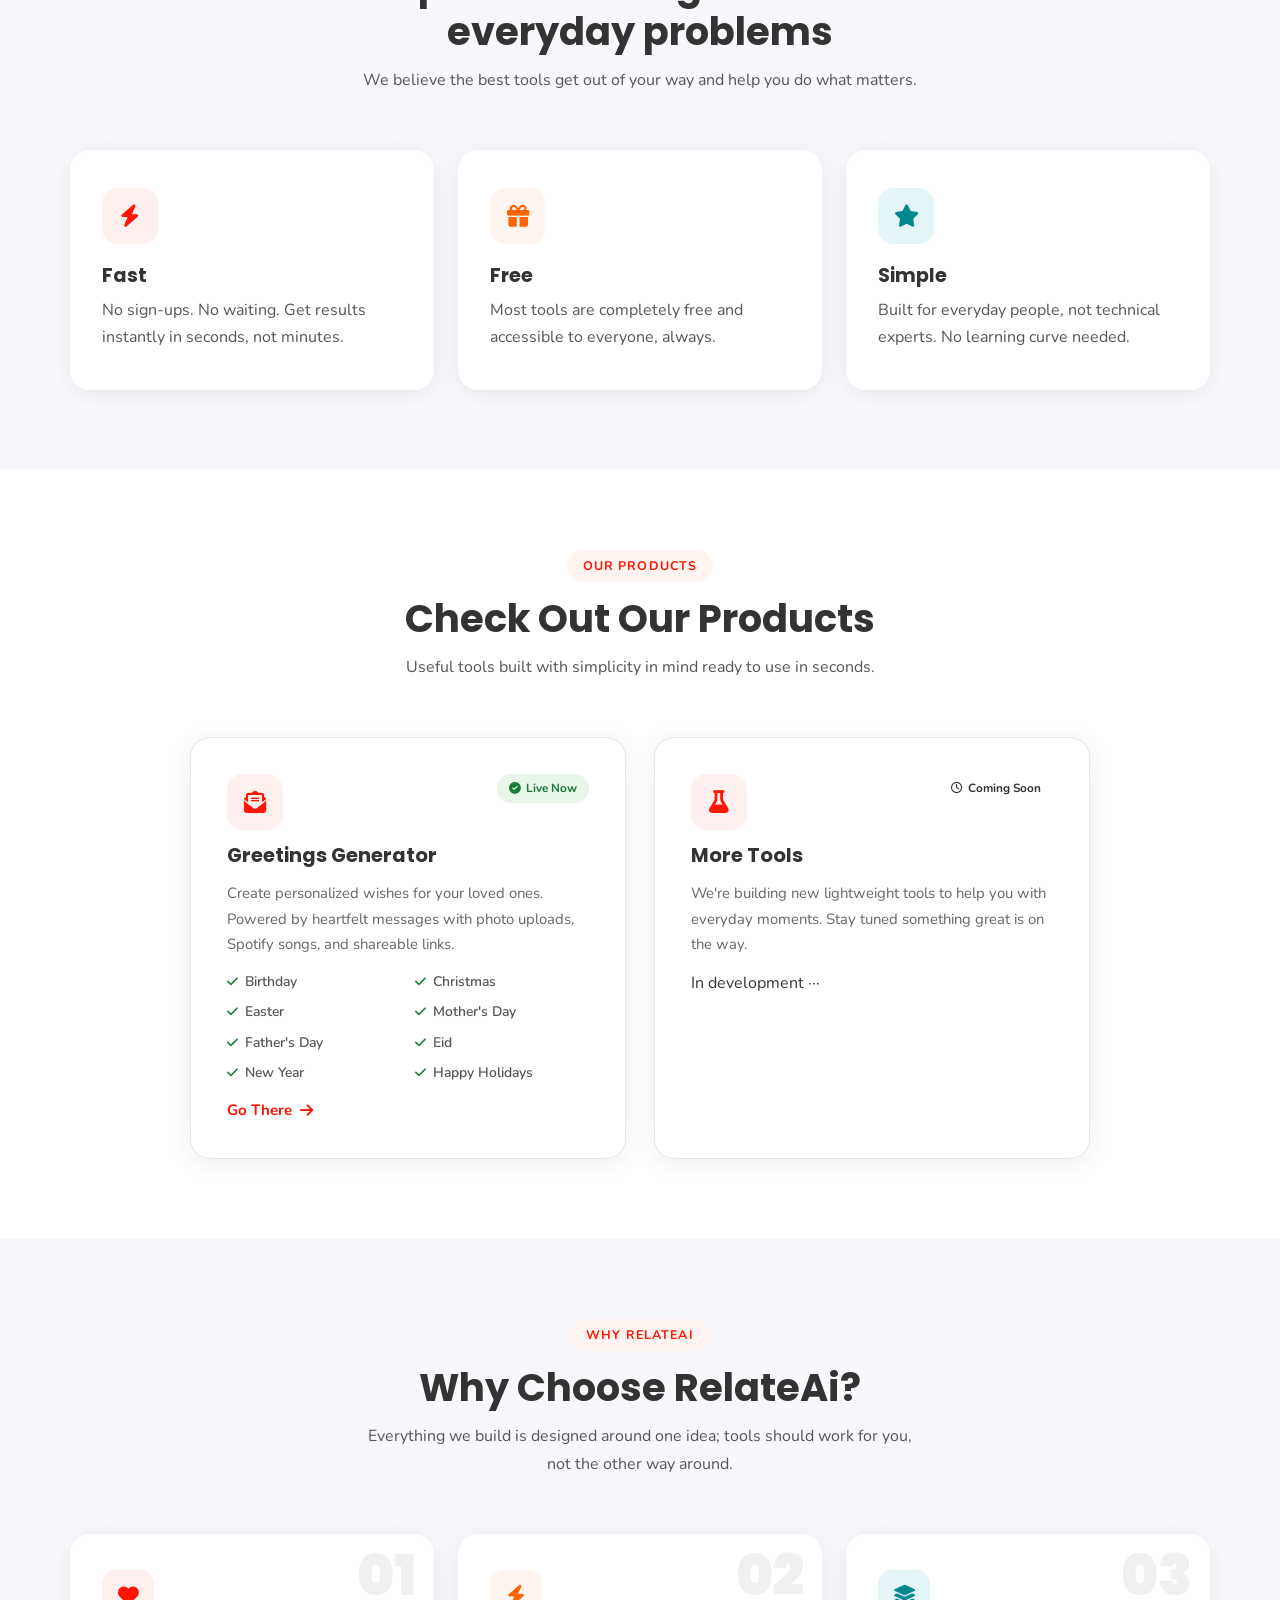
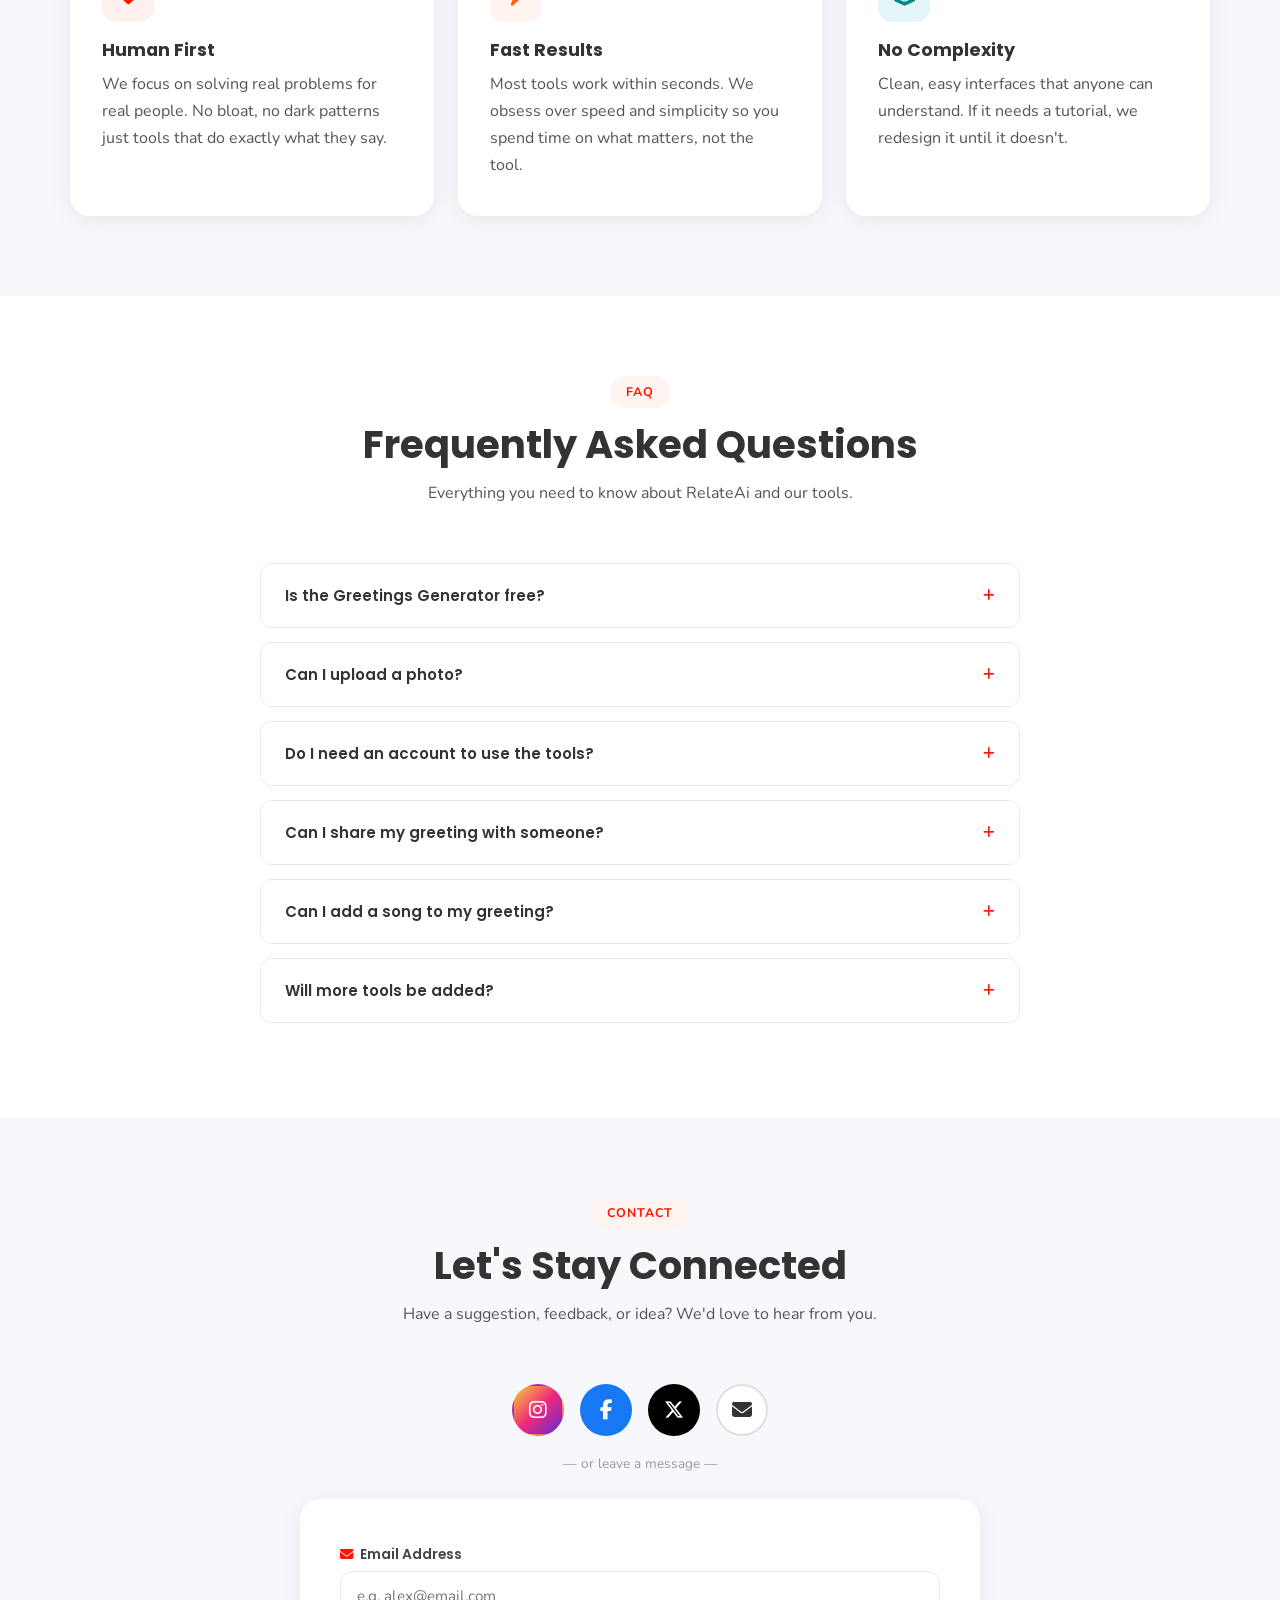
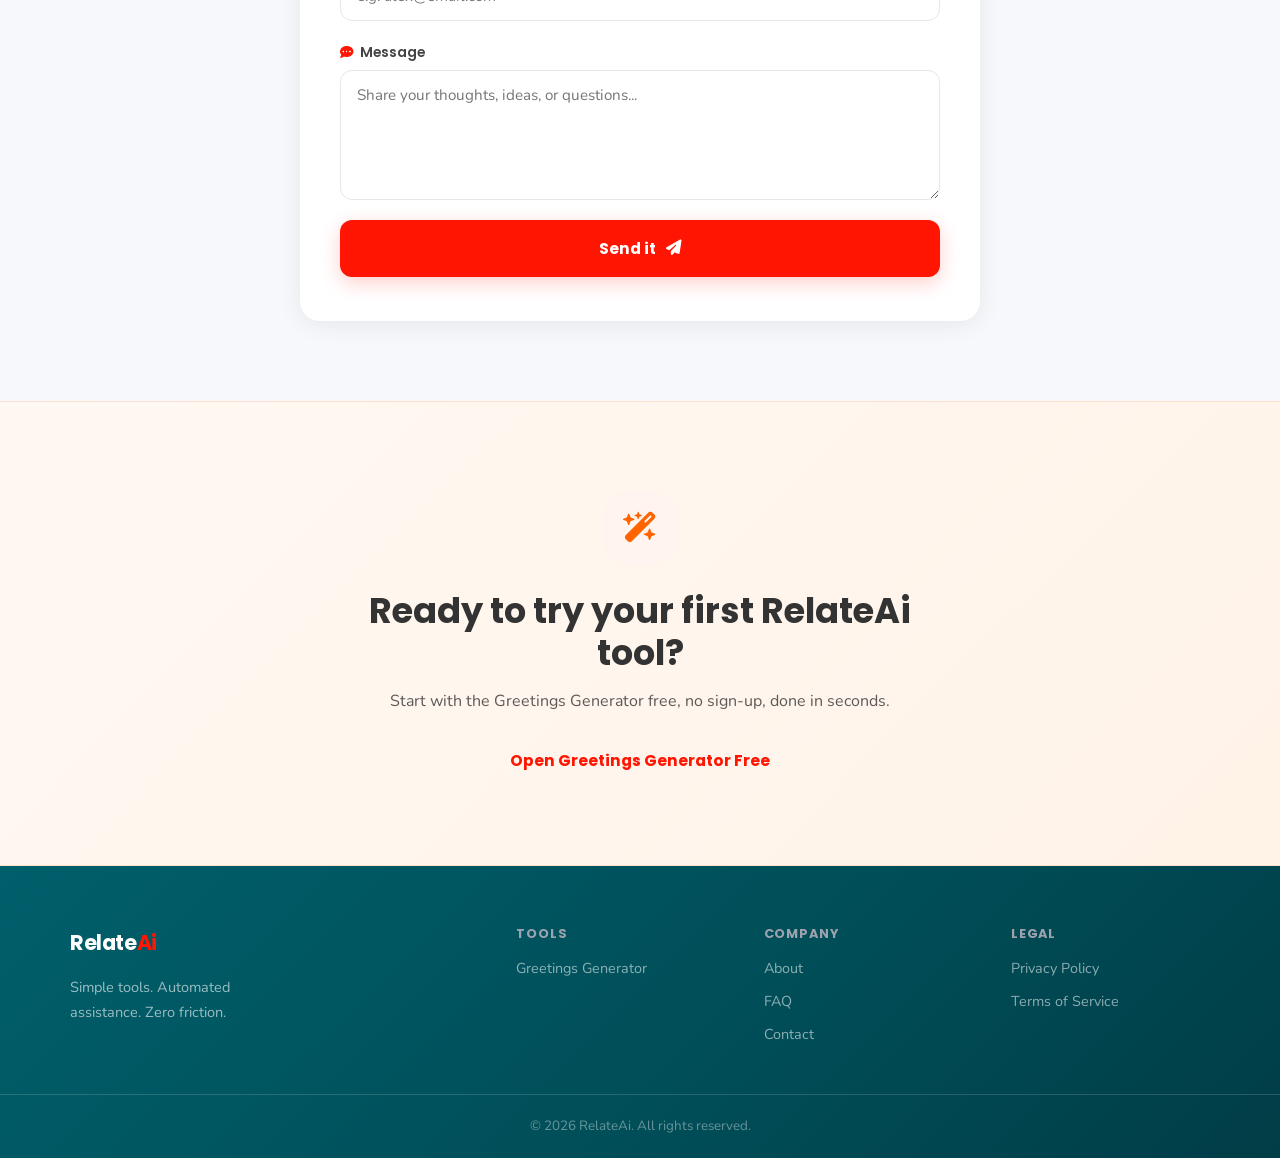
==== commit 7cce4183: "Refactor hero section layout and update proof avatars in index.html" ====
--- a/index.html
+++ b/index.html
@@ -106,20 +106,10 @@
     <div class="hero-visual animate-in">
       <div class="hero-card-scene">
 
-        <!-- Satellite photos -->
-        <div class="sat-photo sat-tl" aria-hidden="true">
-          <img src="assets/2.jpeg" alt="">
-        </div>
-        <div class="sat-photo sat-br" aria-hidden="true">
-          <img src="assets/3.jpg" alt="">
-        </div>
-
-        <!-- Main product card -->
-        <div class="hero-gc" id="hero-card">
-          <div class="hero-gc-img">
-            <img id="hero-card-img" src="assets/1.jpg" alt="Greeting card preview">
-          </div>
-        </div>
+        <!-- Sliding cards (left / center / right) -->
+        <div class="hc-item hc-left"   id="hc-0"><img src="assets/5.png" alt=""></div>
+        <div class="hc-item hc-center" id="hc-1"><img src="assets/1.png" alt=""></div>
+        <div class="hc-item hc-right"  id="hc-2"><img src="assets/2.png" alt=""></div>
 
         <!-- Floating action pills -->
         <div class="float-pill float-photo" aria-hidden="true">
@@ -144,6 +134,7 @@
           <button class="cdot"        data-slide="1" role="tab" aria-selected="false" aria-label="Slide 2"></button>
           <button class="cdot"        data-slide="2" role="tab" aria-selected="false" aria-label="Slide 3"></button>
           <button class="cdot"        data-slide="3" role="tab" aria-selected="false" aria-label="Slide 4"></button>
+          <button class="cdot"        data-slide="4" role="tab" aria-selected="false" aria-label="Slide 5"></button>
         </div>
 
       </div>
@@ -157,11 +148,11 @@
     <div class="hero-proof-inner">
       <p class="proof-tagline">Loved by thousands for<br>life's special moments</p>
       <div class="proof-avatars-wrap" aria-hidden="true">
-        <div class="proof-av-photo" style="background:linear-gradient(135deg,#f9a8d4,#ec4899)"><i class="fa-solid fa-user"></i></div>
-        <div class="proof-av-photo" style="background:linear-gradient(135deg,#93c5fd,#3b82f6)"><i class="fa-solid fa-user"></i></div>
-        <div class="proof-av-photo" style="background:linear-gradient(135deg,#86efac,#22c55e)"><i class="fa-solid fa-user"></i></div>
-        <div class="proof-av-photo" style="background:linear-gradient(135deg,#fcd34d,#f59e0b)"><i class="fa-solid fa-user"></i></div>
-        <div class="proof-av-photo proof-av-heart"><i class="fa-solid fa-heart"></i></div>
+        <div class="proof-av-photo" style="background:#008891"><i class="fa-solid fa-user"></i></div>
+        <div class="proof-av-photo" style="background:#ff4030"><i class="fa-solid fa-user"></i></div>
+        <div class="proof-av-photo" style="background:#0c8745"><i class="fa-solid fa-user"></i></div>
+        <div class="proof-av-photo" style="background:#d37d00"><i class="fa-solid fa-user"></i></div>
+        <div class="proof-av-photo proof-av-heart" style="background:#bb1c29"><i class="fa-solid fa-heart"></i></div>
       </div>
       <div class="proof-sep" aria-hidden="true"></div>
       <div class="proof-metric">
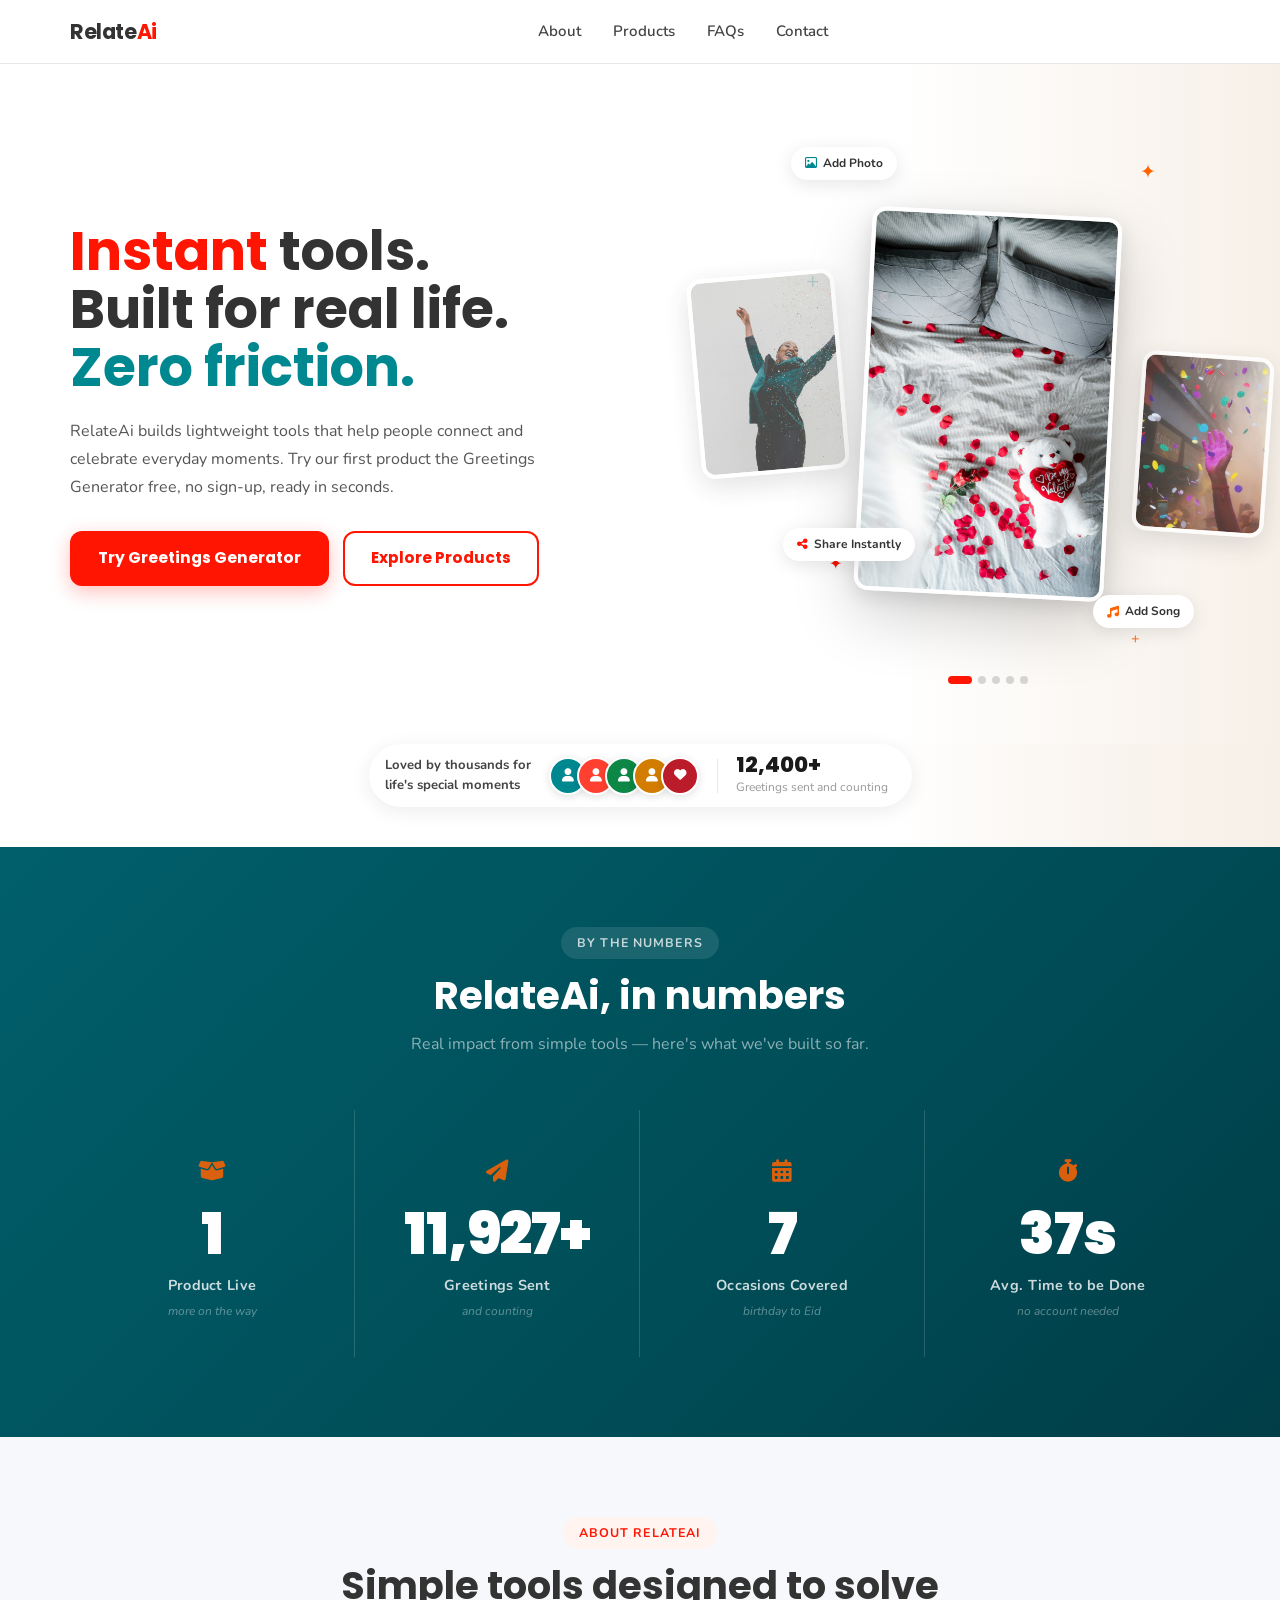
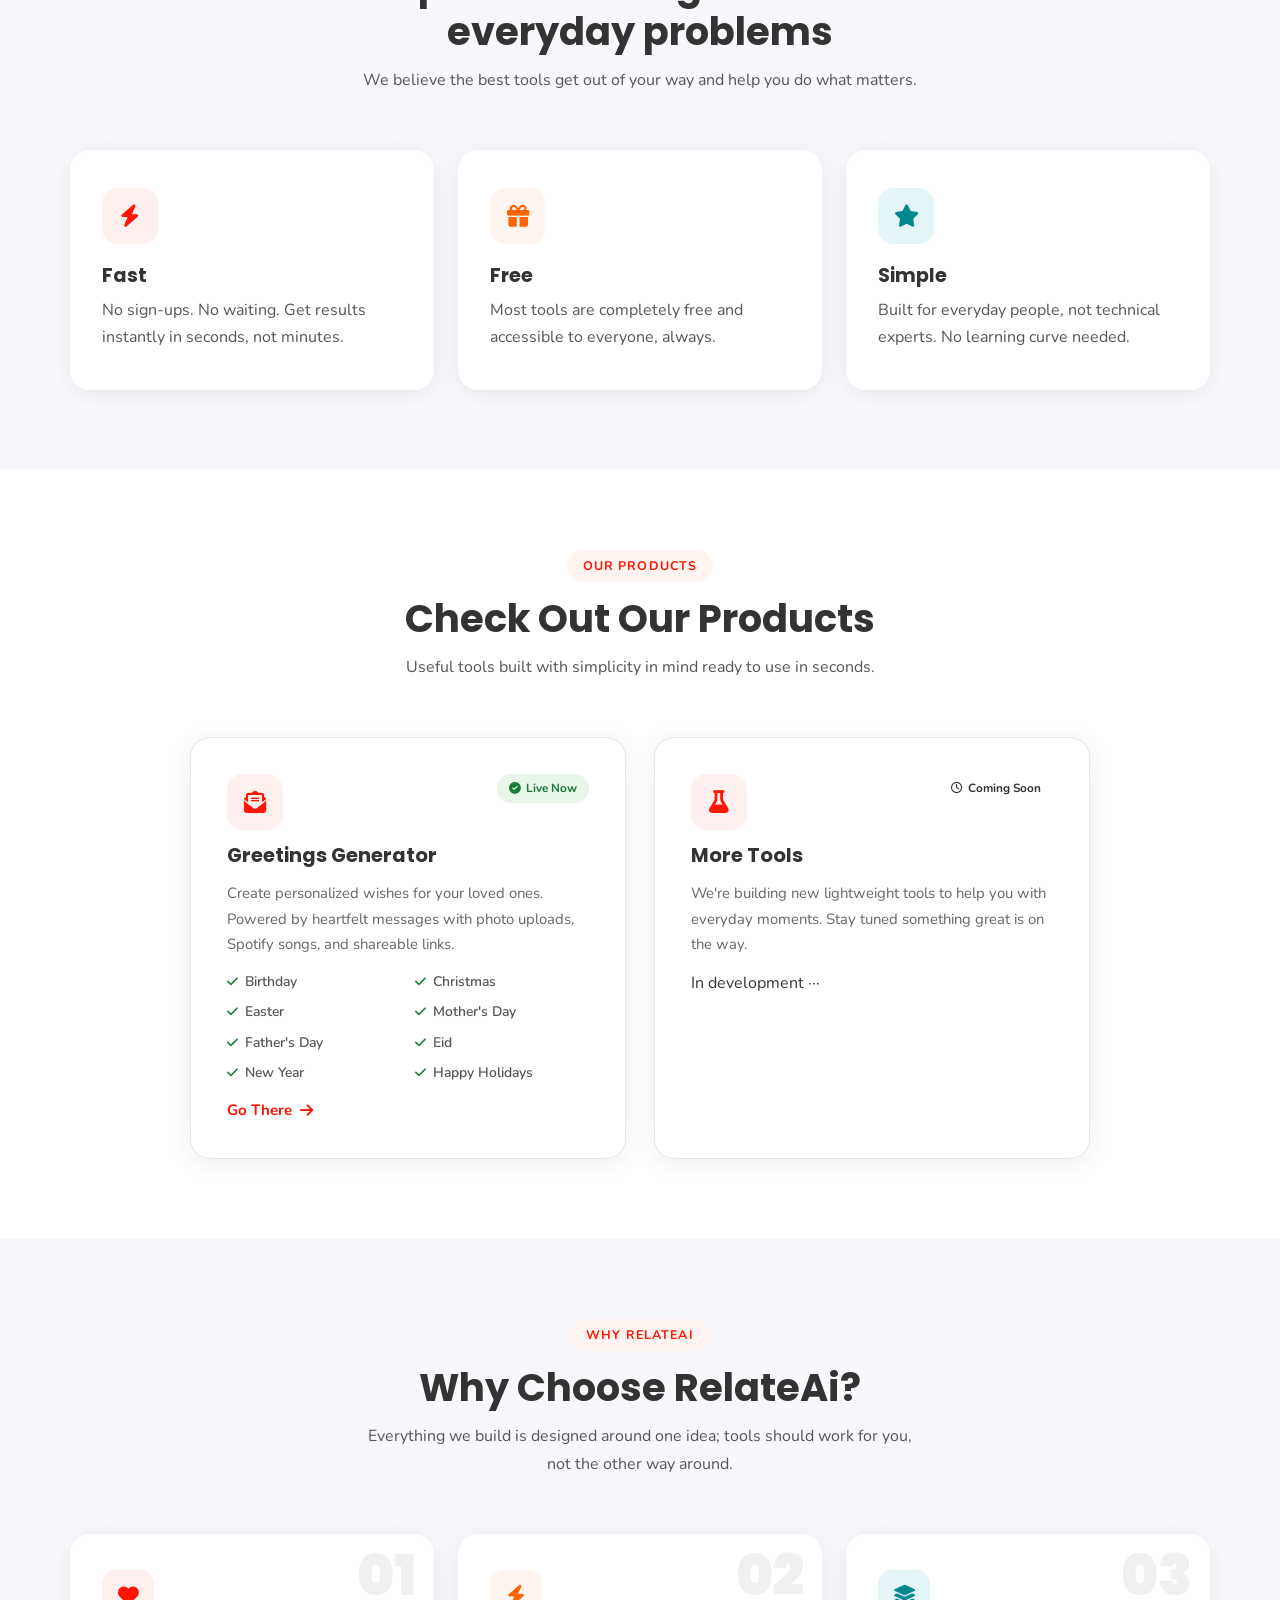
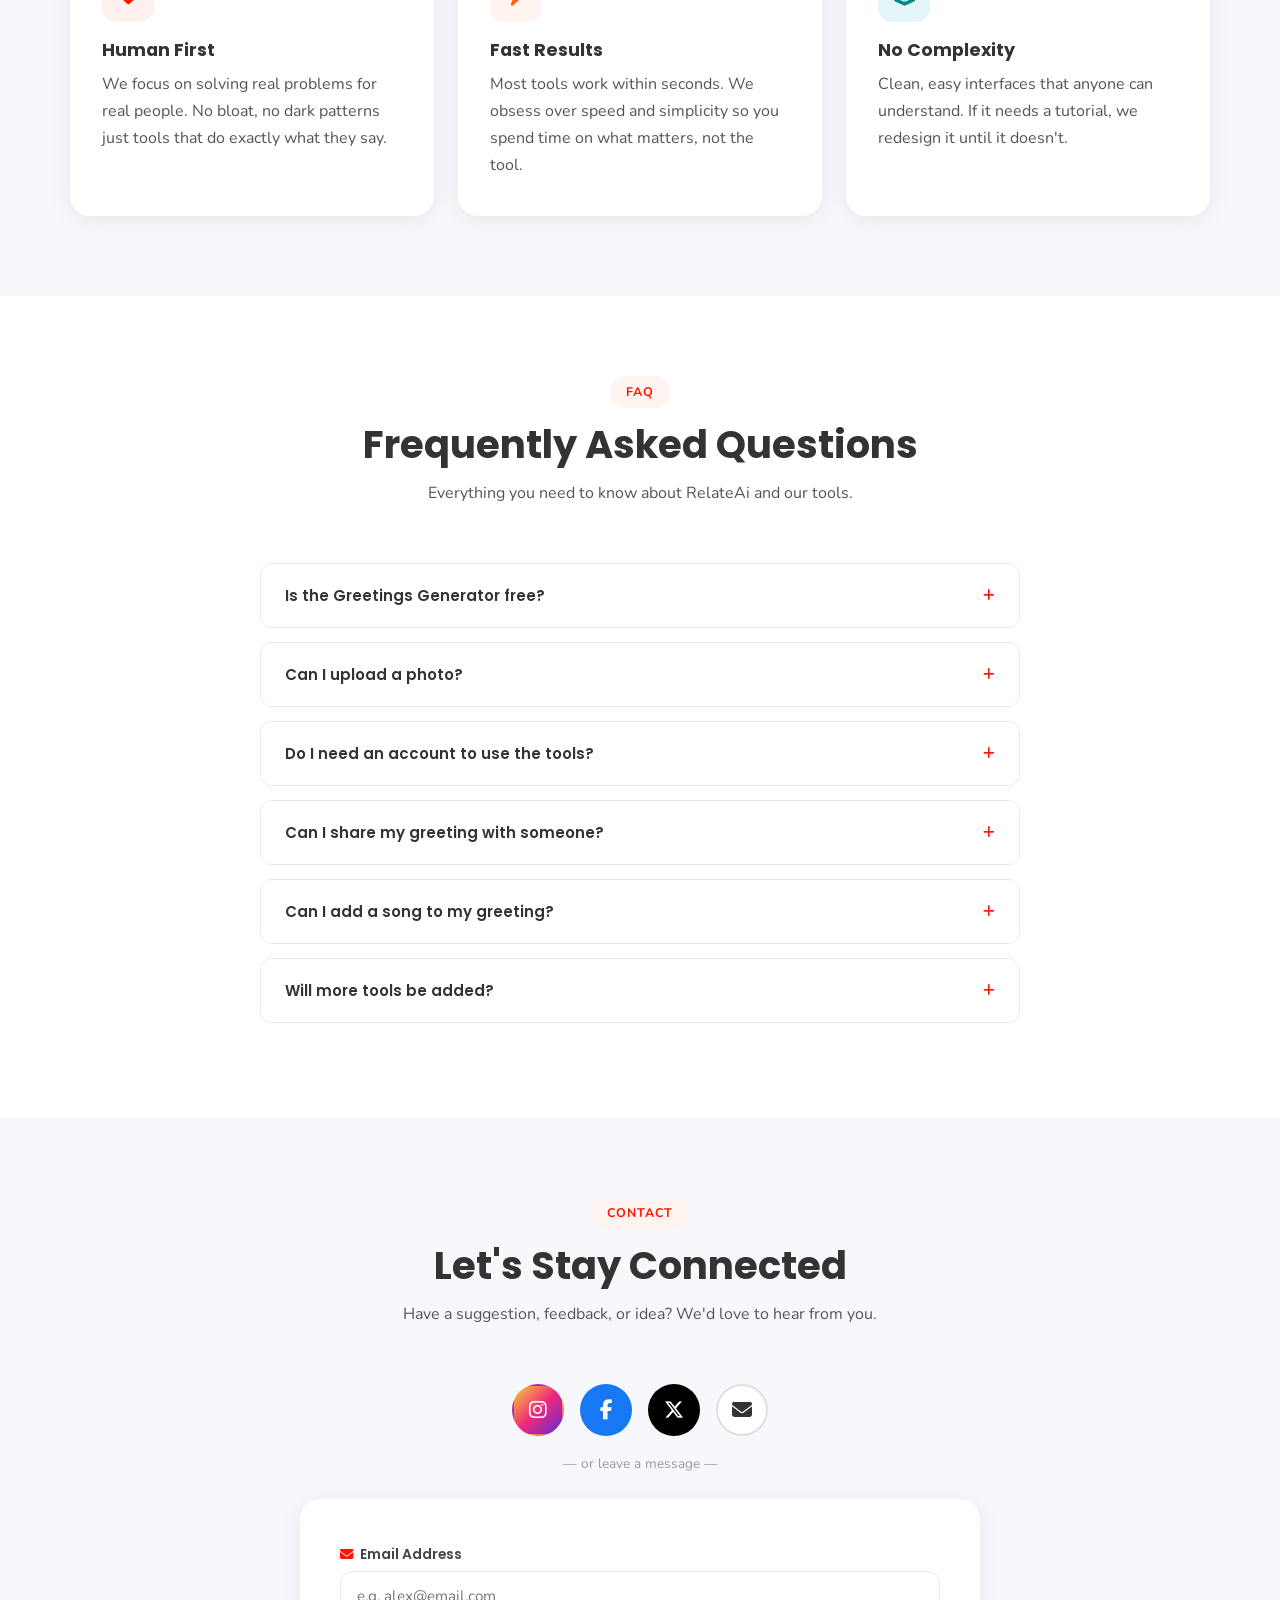
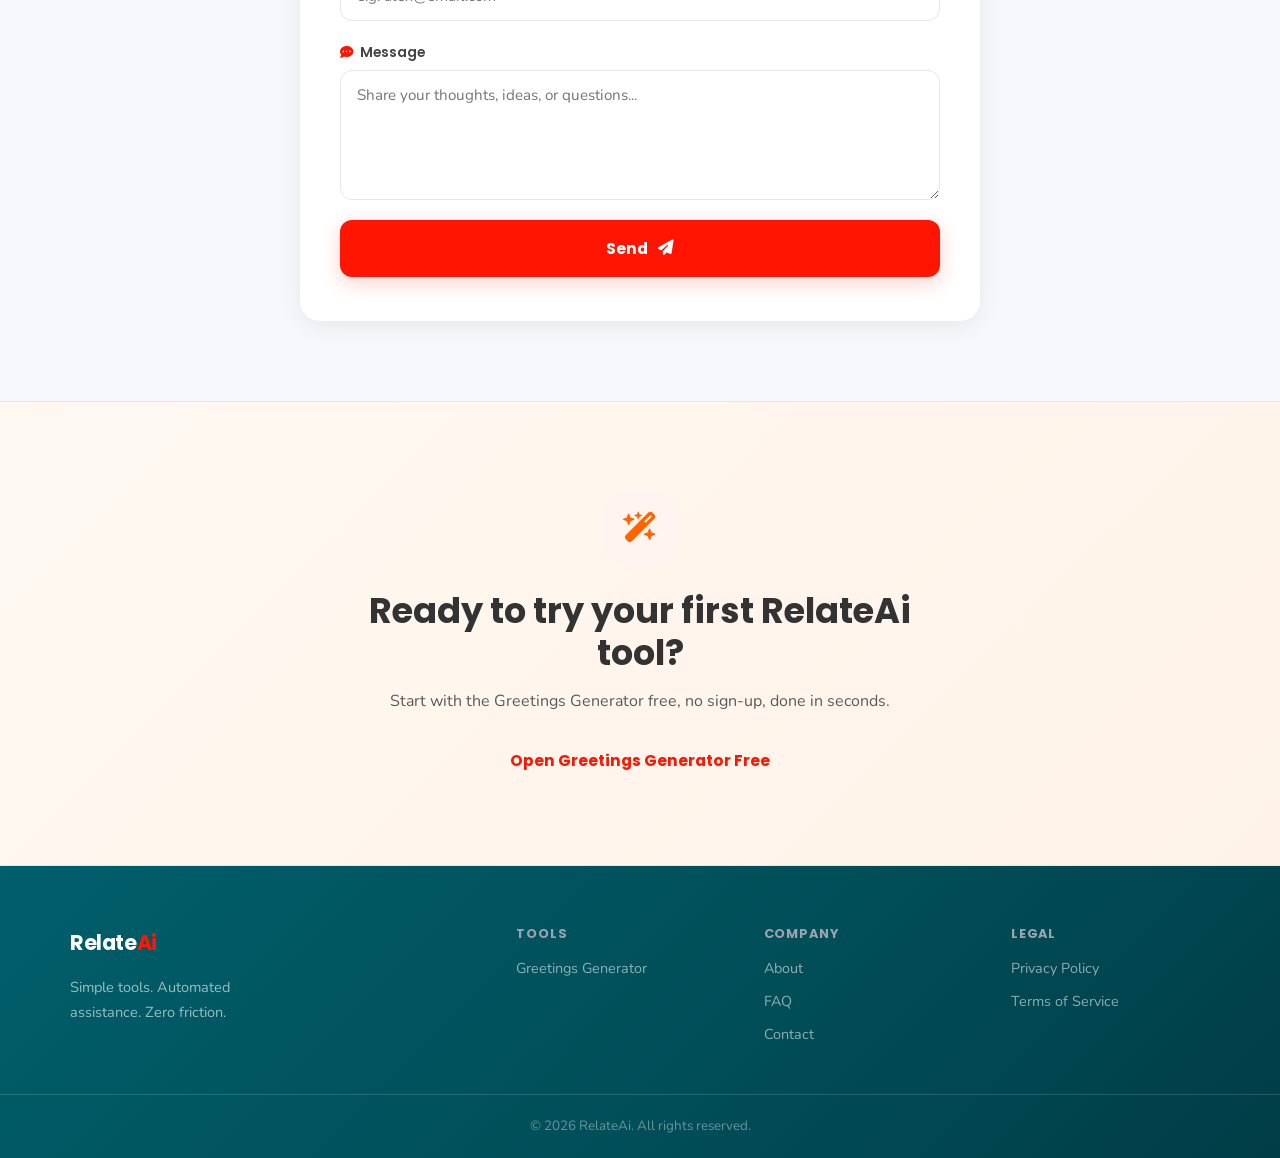
==== commit 799ad074: "Fix button text in contact form" ====
--- a/index.html
+++ b/index.html
@@ -535,7 +535,7 @@
         <span class="field-error" id="message-error" role="alert" aria-live="polite"></span>
       </div>
 
-      <button type="submit" class="contact-submit-btn" id="submit-btn">Send it
+      <button type="submit" class="contact-submit-btn" id="submit-btn">Send
         <i class="fa-solid fa-paper-plane" aria-hidden="true"></i>
       </button>
 
--- a/styles.css
+++ b/styles.css
@@ -529,120 +529,59 @@
   overflow: visible;
 }
 
-.hero-gc {
+/* ── Sliding card carousel ── */
+.hc-item {
   position: absolute;
   top: 50%;
   left: 50%;
+  border-radius: 14px;
+  border: 4px solid #fff;
+  overflow: hidden;
+  transition:
+    transform  0.65s cubic-bezier(0.4, 0, 0.2, 1),
+    width      0.65s cubic-bezier(0.4, 0, 0.2, 1),
+    height     0.65s cubic-bezier(0.4, 0, 0.2, 1),
+    opacity    0.55s ease,
+    box-shadow 0.65s ease;
+}
+.hc-item.no-anim { transition: none !important; }
+.hc-item img { width: 100%; height: 100%; object-fit: cover; display: block; pointer-events: none; }
+
+/* Left satellite */
+.hc-left {
+  width: 148px; height: 200px;
+  transform: translate(calc(-50% - 220px), calc(-50% - 30px)) rotate(-5deg);
+  z-index: 3; opacity: .82;
+  box-shadow: 0 8px 28px rgba(0,0,0,.15);
+}
+/* Center main card */
+.hc-center {
+  width: 250px; height: 384px;
   transform: translate(-50%, -50%) rotate(3deg);
-  width: 250px;
-  background: #fff;
-  border-radius: 14px;
-  border: 4px solid #ffffff;
+  z-index: 5; opacity: 1;
   box-shadow: 0 24px 64px rgba(0,0,0,.18), 0 6px 20px rgba(0,0,0,.10);
-  overflow: hidden;
-  transition: opacity .3s ease;
-  z-index: 4;
-}
-
-.hero-gc-header {
-  padding: 14px 18px 10px;
-  background: linear-gradient(135deg, #fff5f3, #ffddd8);
-  transition: background .5s ease;
-  text-align: center;
-  border-radius: 10px 10px 0 0;
-}
-.hero-gc-title {
-  font-family: 'Poppins', sans-serif;
-  font-size: 1.05rem;
-  font-weight: 700;
-  font-style: italic;
-  color: #1a1a1a;
-  letter-spacing: -.01em;
-}
-
-.hero-gc-img {
-  width: 100%;
-  height: 384px;
-  overflow: hidden;
-}
-.hero-gc-img img {
-  width: 100%;
-  height: 100%;
-  object-fit: cover;
-}
-
-.hero-gc-msg {
-  padding: 11px 16px;
-  font-size: .82rem;
-  color: #444;
-  line-height: 1.6;
-  border-bottom: 1px solid #f3f3f3;
-  min-height: 52px;
-  transition: opacity .25s ease;
-}
-
-.hero-gc-music {
-  display: flex;
-  align-items: center;
-  gap: 8px;
-  padding: 10px 14px 14px;
-}
-.music-thumb {
-  width: 34px;
-  height: 34px;
-  border-radius: 8px;
-  overflow: hidden;
-  flex-shrink: 0;
-}
-.music-thumb img {
-  width: 100%;
-  height: 100%;
-  object-fit: cover;
-  display: block;
-}
-.music-info { flex: 1; min-width: 0; display: flex; flex-direction: column; }
-.music-track {
-  font-size: .75rem;
-  font-weight: 700;
-  color: #222;
-  white-space: nowrap;
-  overflow: hidden;
-  text-overflow: ellipsis;
-}
-.music-artist { font-size: .7rem; color: #999; }
-.music-btns {
-  display: flex;
-  align-items: center;
-  gap: 5px;
-  color: #bbb;
-  font-size: .8rem;
-}
-.music-play-btn {
-  width: 26px;
-  height: 26px;
-  border-radius: 50%;
-  background: #1a1a1a;
-  color: #fff;
-  border: none;
-  display: flex;
-  align-items: center;
-  justify-content: center;
-  font-size: .65rem;
-  cursor: pointer;
-}
-
-/* Satellite photos */
-.sat-photo {
-  position: absolute;
-  border-radius: 14px;
-  overflow: hidden;
-  border: 4px solid #ffffff;
-  box-shadow: 0 8px 28px rgba(0,0,0,.18);
-  z-index: 3;
-}
-.sat-photo img { width: 100%; height: 100%; object-fit: cover; display: block; }
-.sat-tl { width: 146px; height: 101px; top: 32%; left: -110px;  transform: translateY(-50%) rotate(-5deg); }
-.sat-br { width: 132px; height: 91px;  top: 65%; right: -100px; transform: translateY(-50%) rotate(4deg);  }
+}
+/* Right satellite */
+.hc-right {
+  width: 132px; height: 180px;
+  transform: translate(calc(-50% + 215px), calc(-50% + 40px)) rotate(4deg);
+  z-index: 3; opacity: .82;
+  box-shadow: 0 8px 28px rgba(0,0,0,.15);
+}
+/* Exit off-screen left */
+.hc-exit {
+  width: 90px; height: 120px;
+  transform: translate(calc(-50% - 420px), calc(-50% - 30px)) rotate(-10deg);
+  z-index: 2; opacity: 0;
+  box-shadow: none;
+}
+/* Enter off-screen right (instant reset, no anim) */
+.hc-enter {
+  width: 90px; height: 120px;
+  transform: translate(calc(-50% + 420px), calc(-50% + 40px)) rotate(10deg);
+  z-index: 2; opacity: 0;
+  box-shadow: none;
+}
 
 /* Floating pills */
 .float-pill {
@@ -771,7 +710,7 @@
   .hero { padding: 32px 0 0; }
   .hero-card-scene { width: 300px; height: 480px; transform: scale(0.88); transform-origin: top center; }
   .float-pill { display: none; }
-  .sat-photo  { display: none; }
+  .hc-left, .hc-right { display: none; }
   .spark      { display: none; }
   .hero-proof-inner { gap: 12px; }
   .proof-sep  { display: none; }
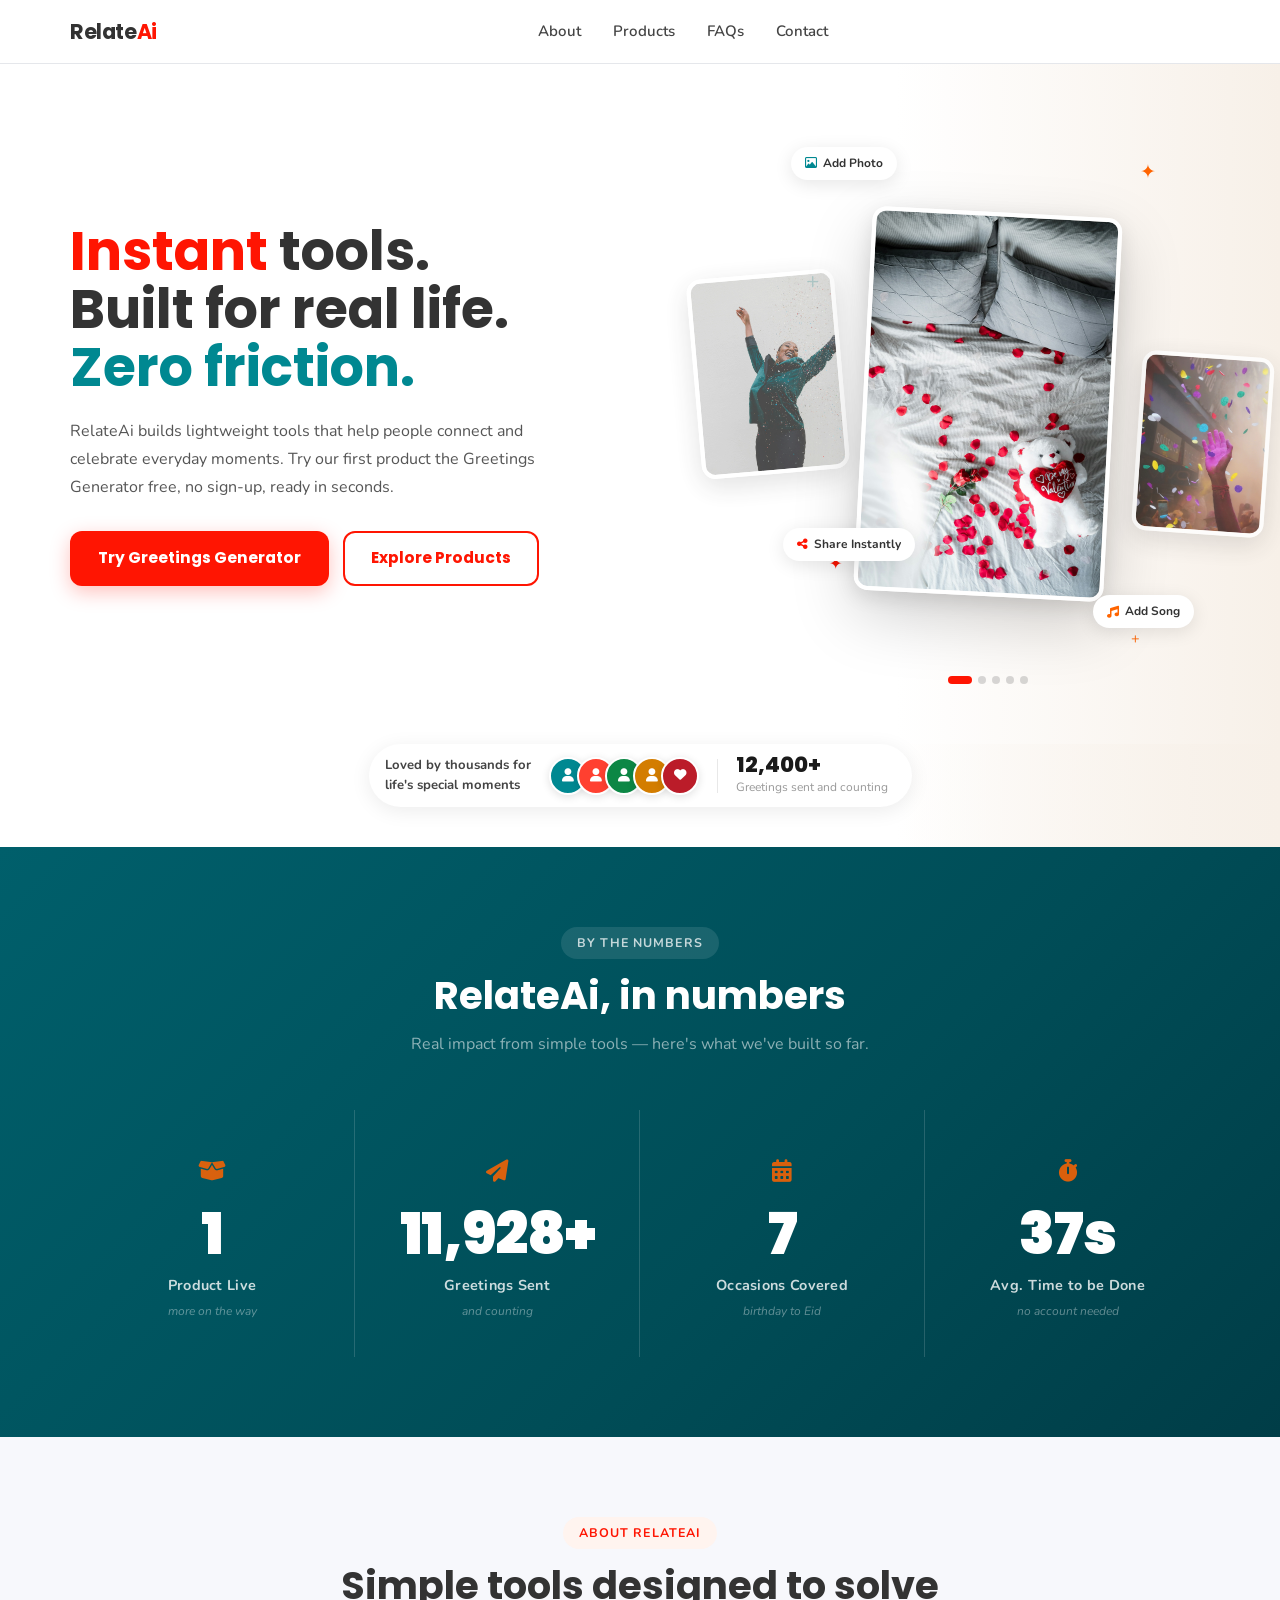
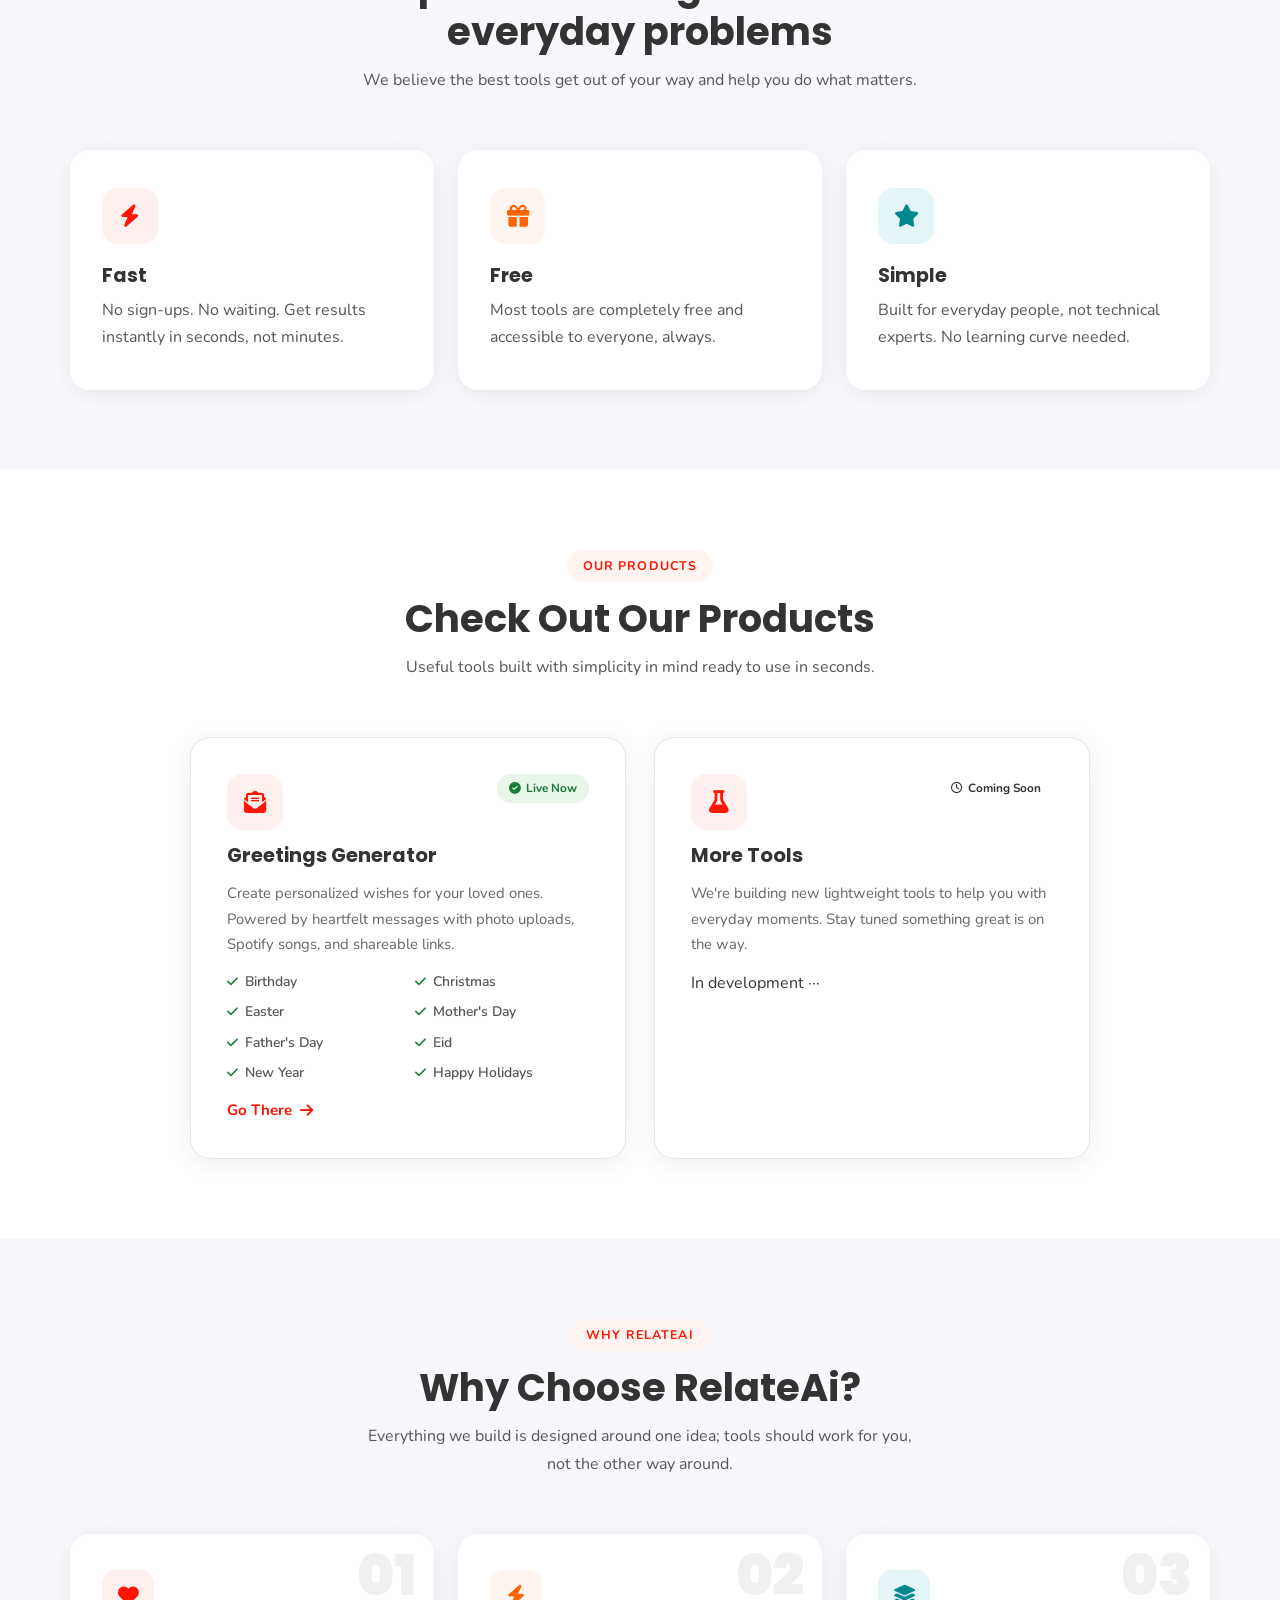
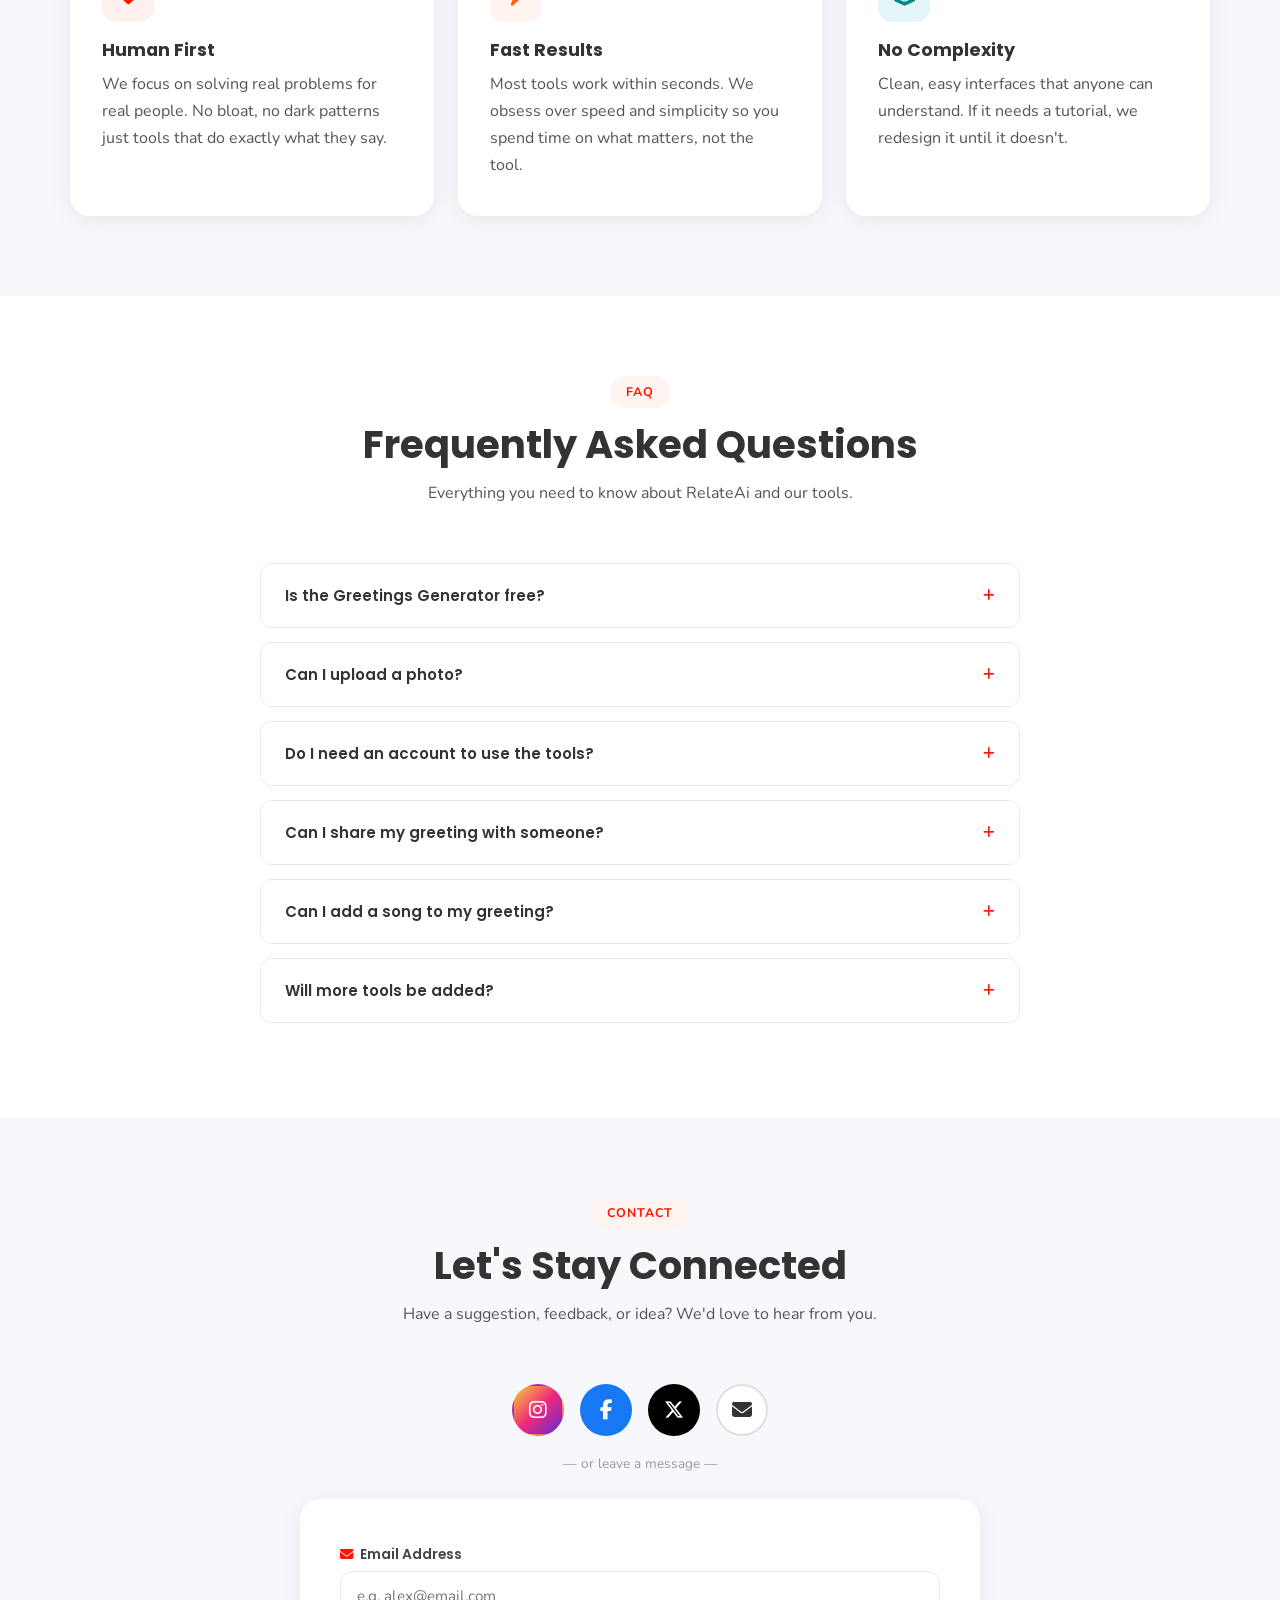
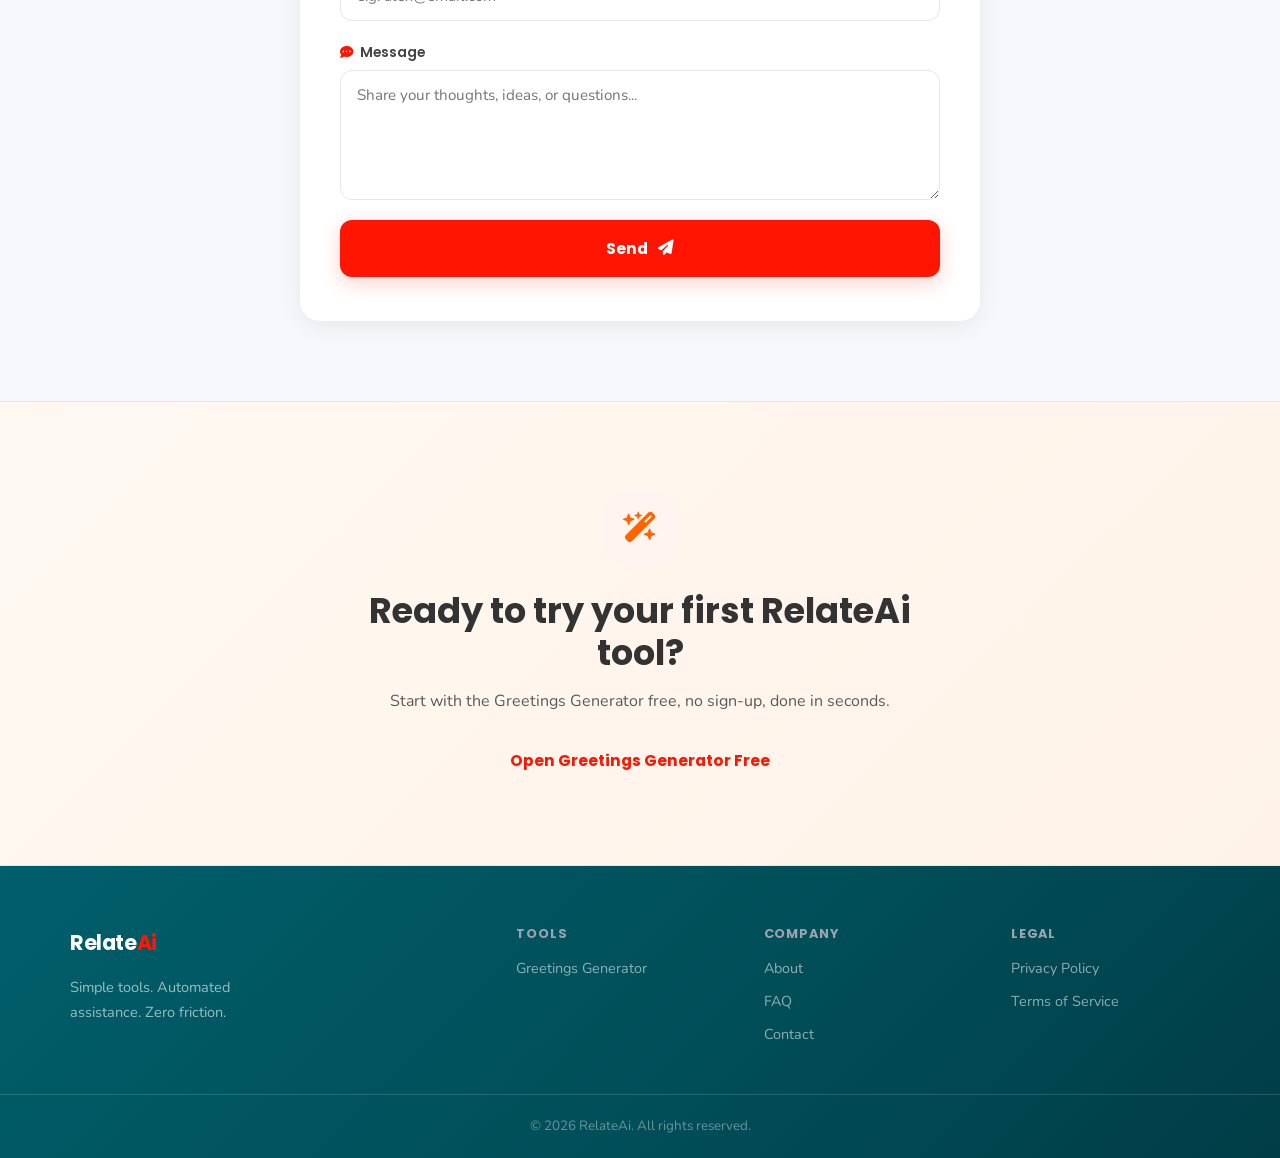
==== commit d51cfc4e: "Fix title formatting in index.html" ====
--- a/index.html
+++ b/index.html
@@ -3,7 +3,7 @@
 <head>
   <meta charset="UTF-8">
   <meta name="viewport" content="width=device-width, initial-scale=1.0">
-  <title>RelateAiMake someone's day. In seconds.</title>
+  <title>RelateAi Make someone's day. In seconds.</title>
   <meta name="description" content="RelateAi builds simple online tools that help people create, celebrate and share meaningful moments. Try our free Greetings Generator today.">
 
   <!-- Open Graph -->
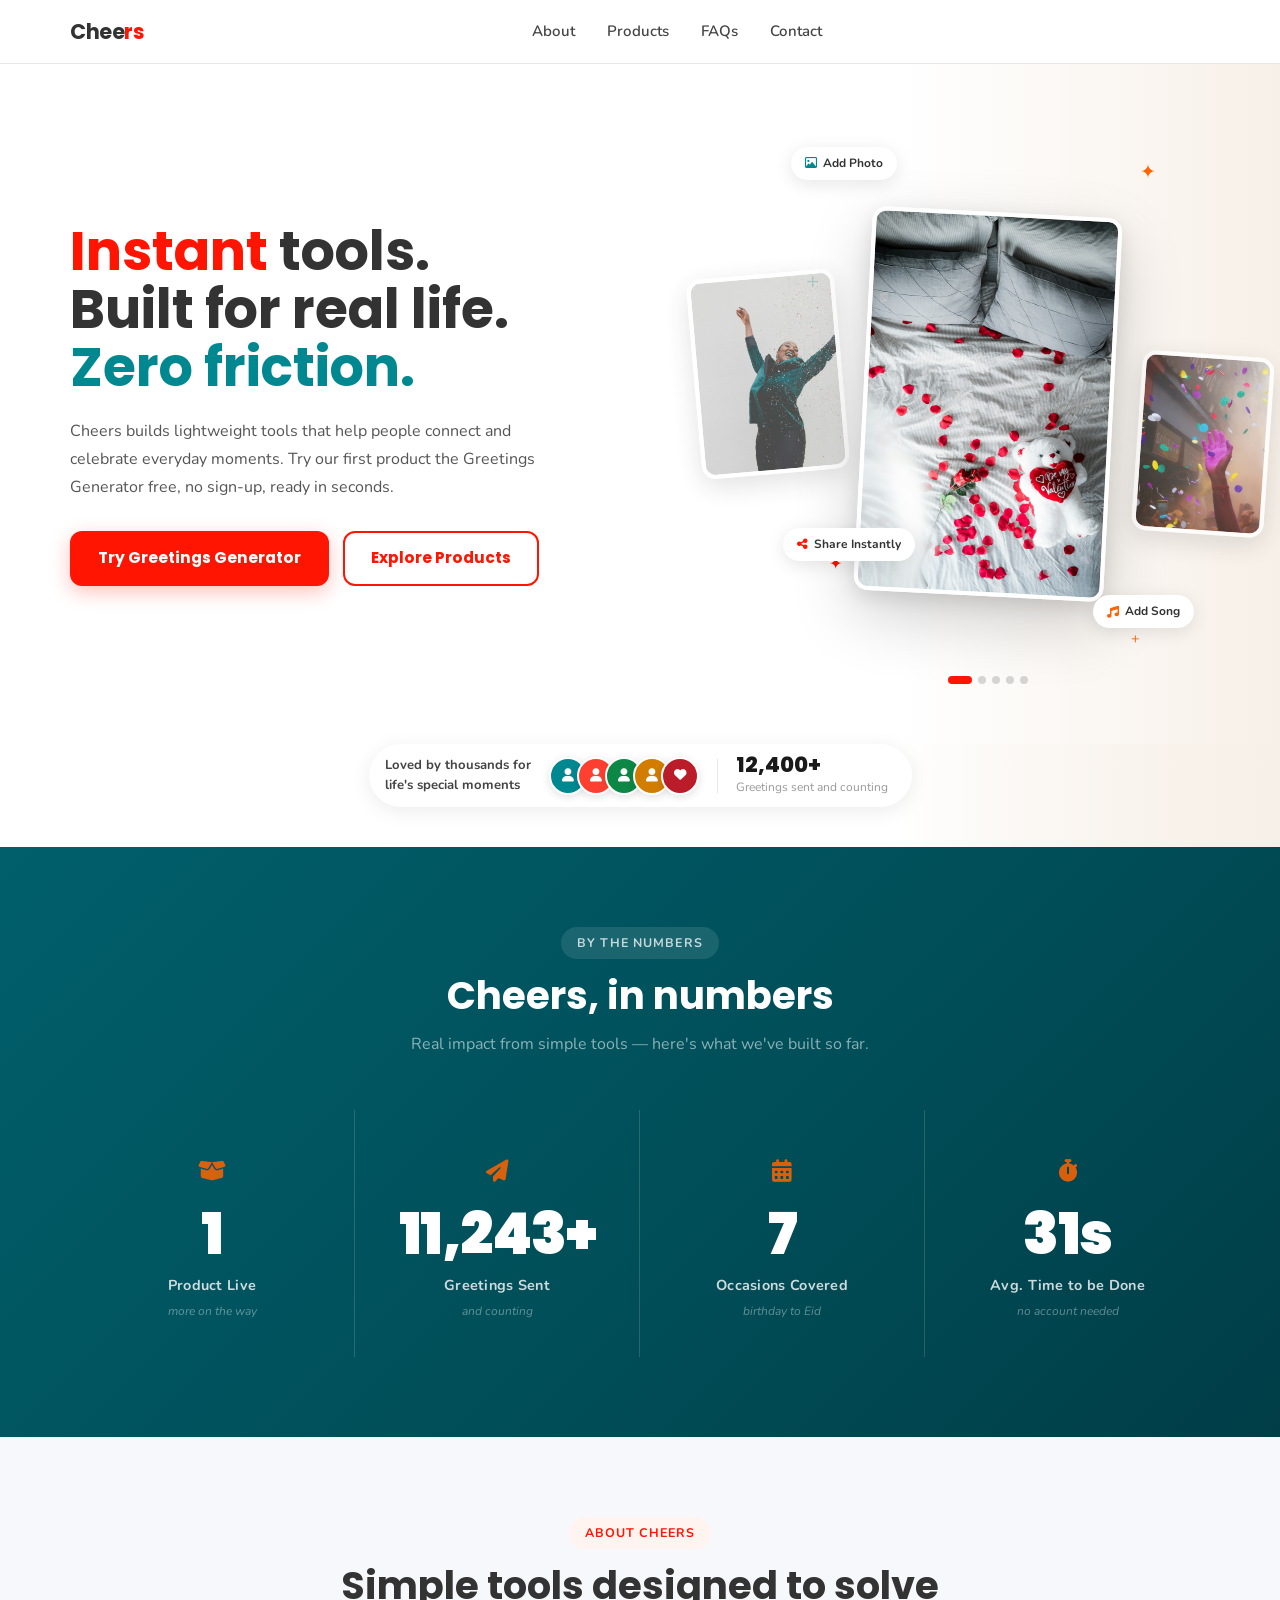
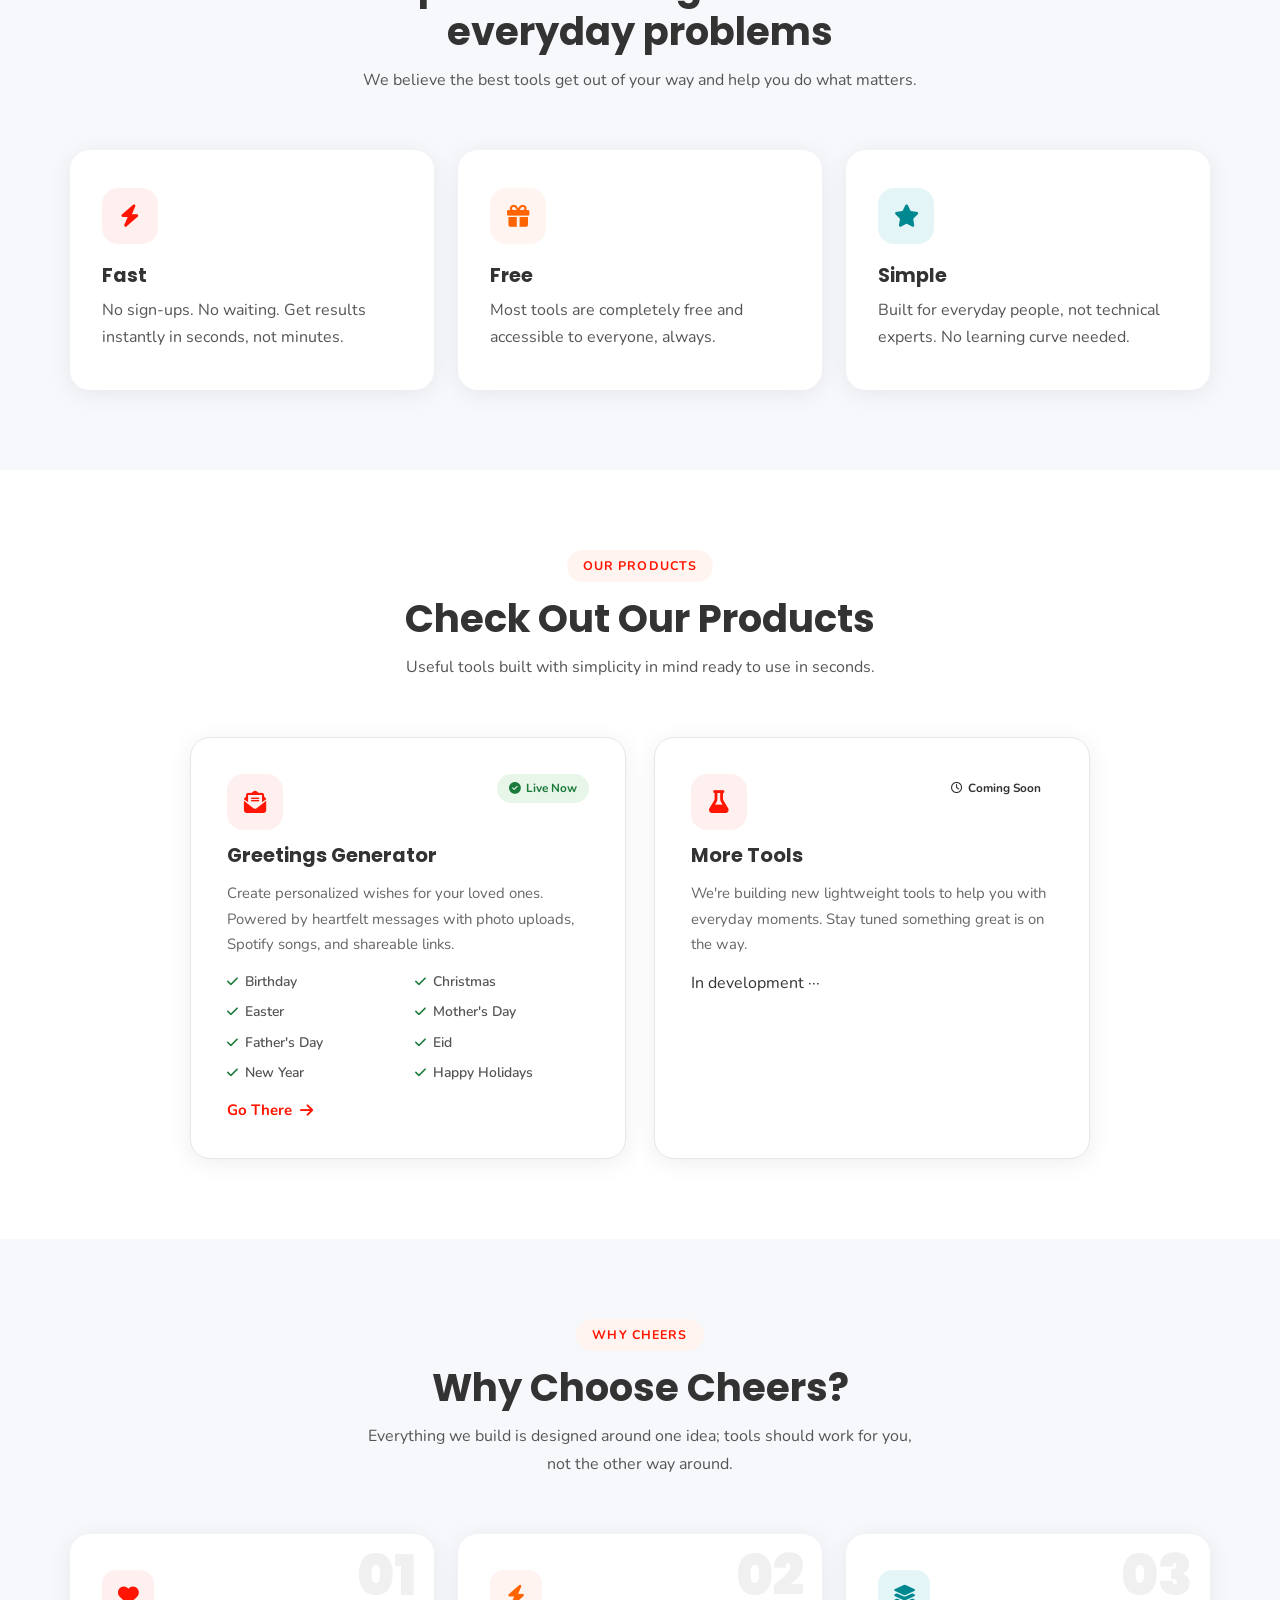
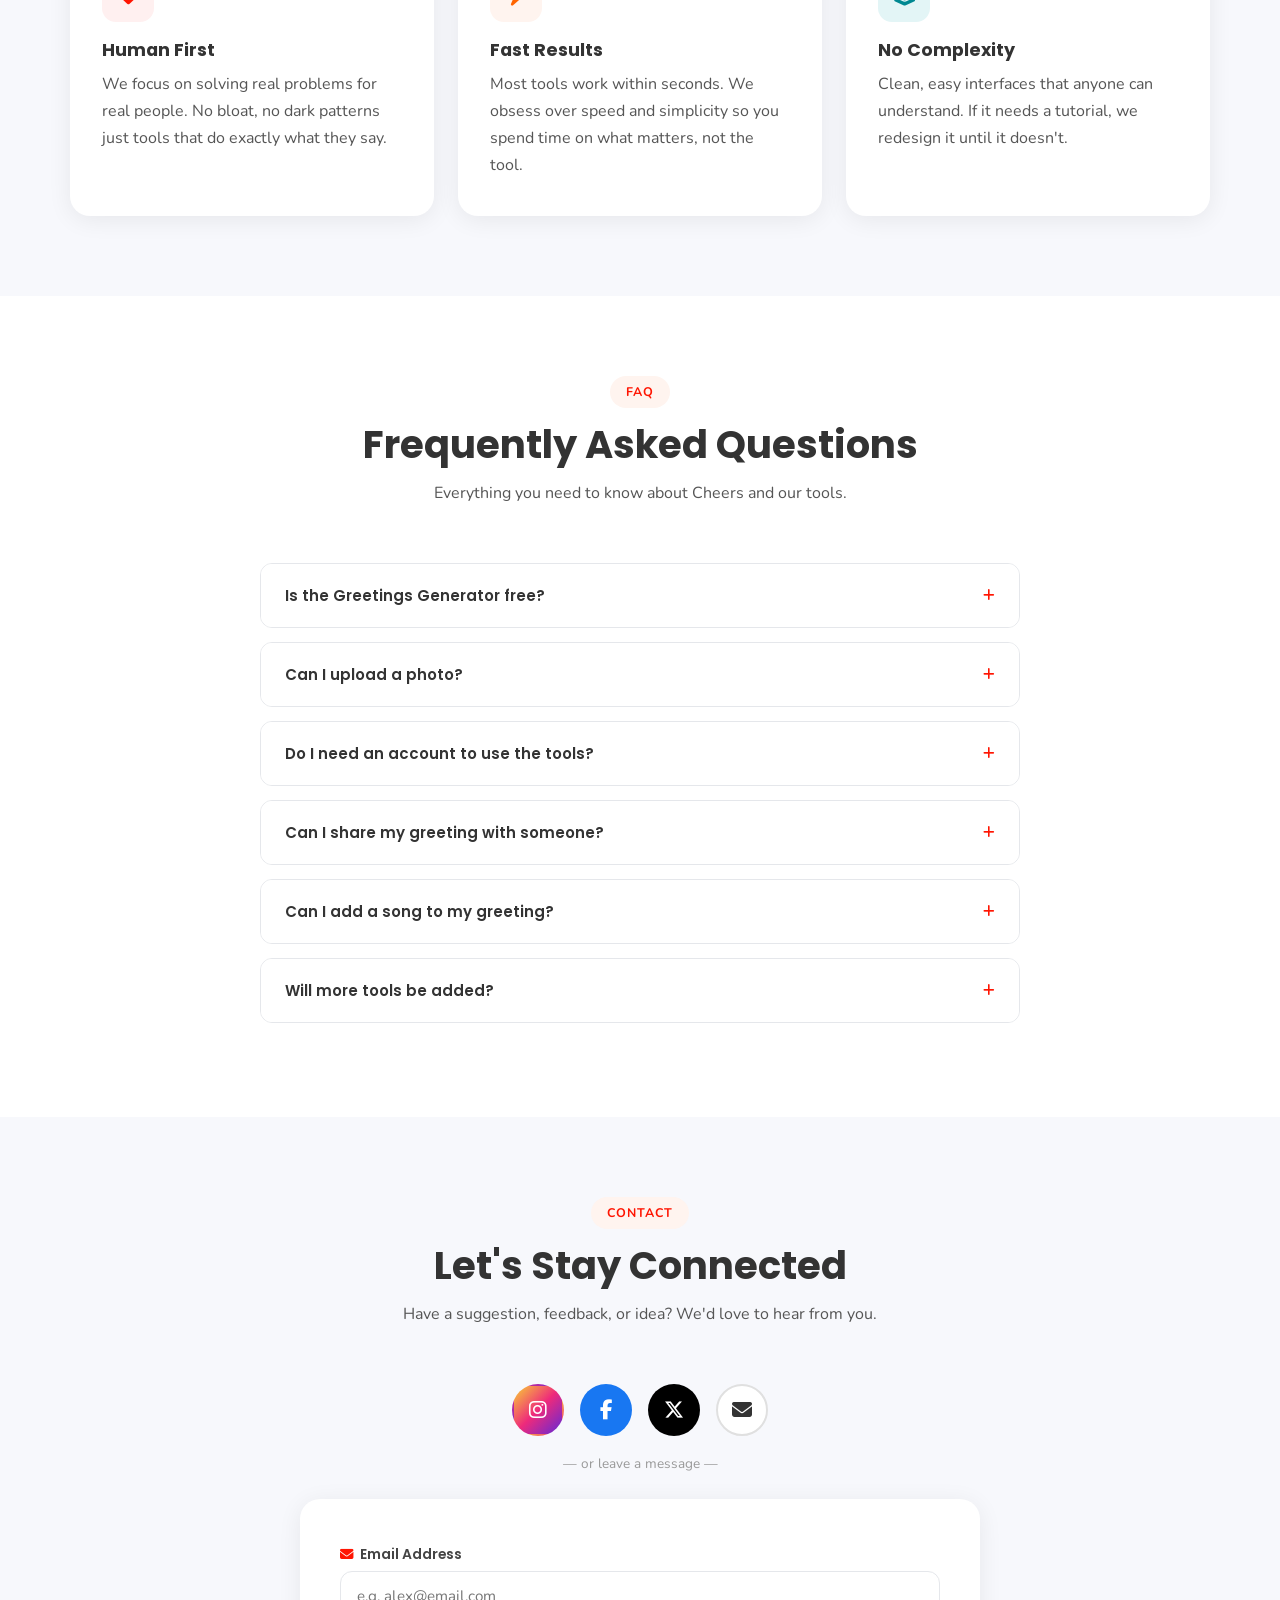
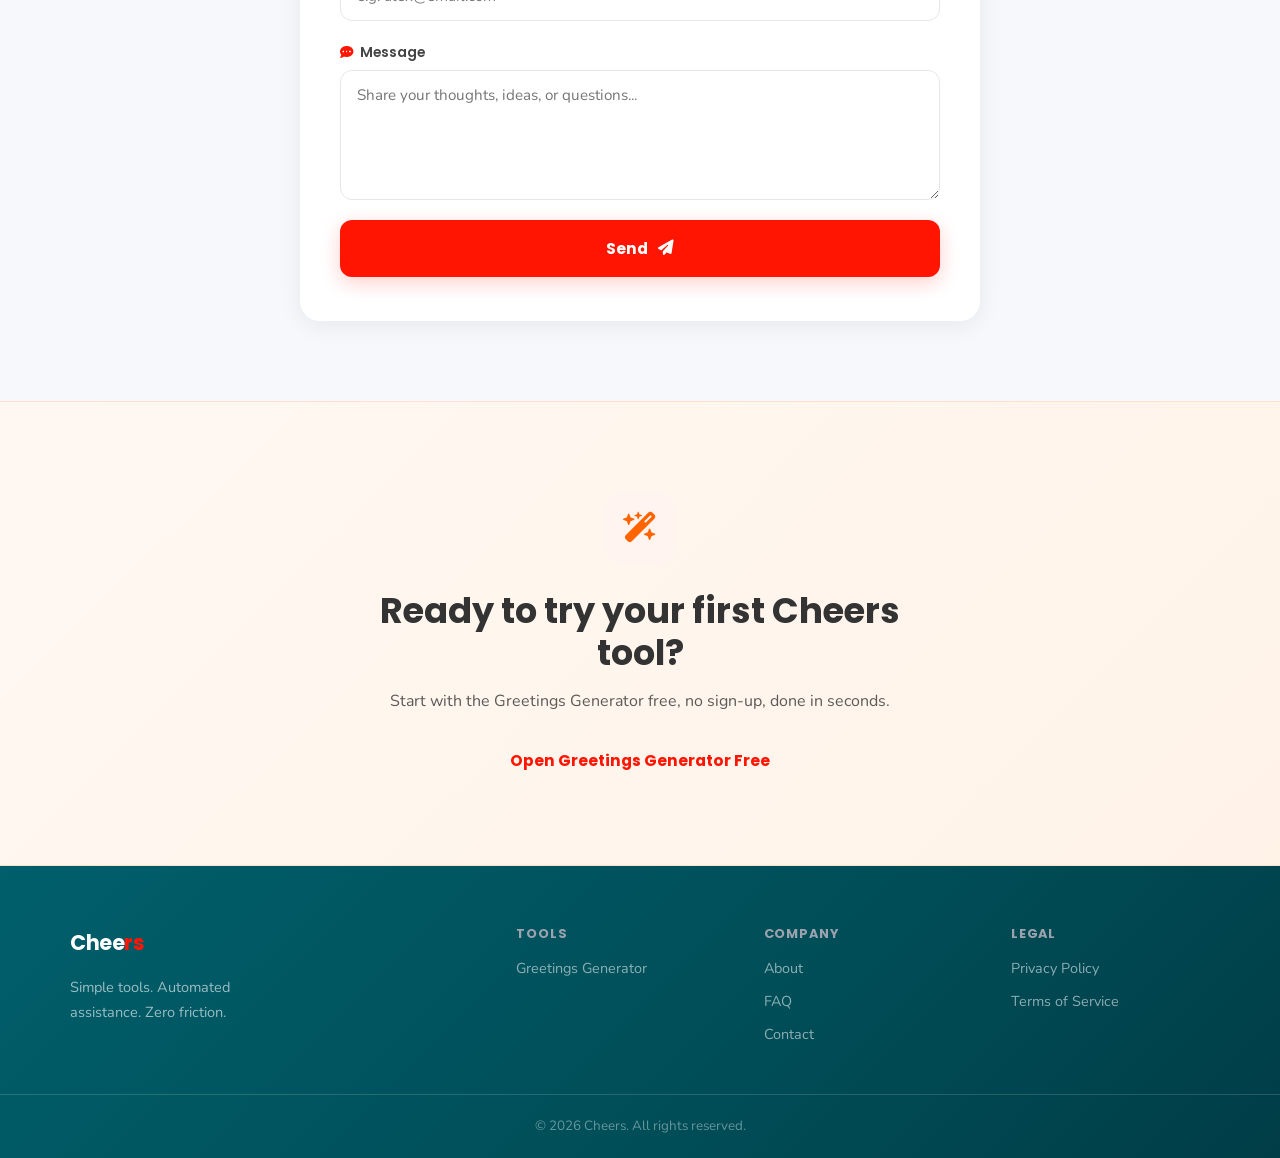
==== commit f0d9cdb5: "Update branding from "RelateAi" to "Cheers" throughout index.html" ====
--- a/index.html
+++ b/index.html
@@ -3,11 +3,11 @@
 <head>
   <meta charset="UTF-8">
   <meta name="viewport" content="width=device-width, initial-scale=1.0">
-  <title>RelateAi Make someone's day. In seconds.</title>
-  <meta name="description" content="RelateAi builds simple online tools that help people create, celebrate and share meaningful moments. Try our free Greetings Generator today.">
+  <title>Cheers — Make someone's day. In seconds.</title>
+  <meta name="description" content="Cheers builds simple online tools that help people create, celebrate and share meaningful moments. Try our free Greetings Generator today.">
 
   <!-- Open Graph -->
-  <meta property="og:title" content="RelateAiMake someone's day. In seconds.">
+  <meta property="og:title" content="Cheers — Make someone's day. In seconds.">
   <meta property="og:description" content="Simple tools. Automated assistance. Zero friction.">
   <meta property="og:type" content="website">
   <meta property="og:url" content=".">
@@ -33,9 +33,9 @@
 <header class="navbar" id="navbar">
   <div class="container nav-container">
 
-    <a href="#" class="logo" aria-label="RelateAi Home">
-      <img src="assets/logo.png" alt="RelateAi" onerror="this.style.display='none';document.getElementById('logo-fallback').style.display='inline'">
-      <span id="logo-fallback" class="logo-fallback" style="display:none">Relate<strong>Ai</strong></span>
+    <a href="#" class="logo" aria-label="Cheers Home">
+      <img src="assets/logo.png" alt="Cheers" onerror="this.style.display='none';document.getElementById('logo-fallback').style.display='inline'">
+      <span id="logo-fallback" class="logo-fallback" style="display:none">Chee<strong>rs</strong></span>
     </a>
 
     <nav class="desktop-nav" role="navigation" aria-label="Main navigation">
@@ -91,7 +91,7 @@
       </h1>
 
       <p class="hero-desc animate-in">
-        RelateAi builds lightweight tools that help people connect and celebrate everyday moments. Try our first product the Greetings Generator free, no sign-up, ready in seconds.
+        Cheers builds lightweight tools that help people connect and celebrate everyday moments. Try our first product the Greetings Generator free, no sign-up, ready in seconds.
       </p>
 
       <div class="hero-buttons animate-in">
@@ -171,12 +171,12 @@
 <!-- ============================
      STATS
 ============================= -->
-<section class="stats-section" aria-label="RelateAi by the numbers">
+<section class="stats-section" aria-label="Cheers by the numbers">
   <div class="container">
 
     <div class="section-header animate-in">
       <span class="stats-tag">By the numbers</span>
-      <h2 class="stats-heading">RelateAi, in numbers</h2>
+      <h2 class="stats-heading">Cheers, in numbers</h2>
       <p class="stats-sub">Real impact from simple tools — here's what we've built so far.</p>
     </div>
 
@@ -222,7 +222,7 @@
   <div class="container">
 
     <div class="section-header animate-in">
-      <span class="section-tag">About RelateAi</span>
+      <span class="section-tag">About Cheers</span>
       <h2 id="about-heading">Simple tools designed to solve<br class="br-desktop"> everyday problems</h2>
       <p>We believe the best tools get out of your way and help you do what matters.</p>
     </div>
@@ -336,14 +336,14 @@
 
 
 <!-- ============================
-     WHY CHOOSE RelateAi
+     WHY CHOOSE Cheers
 ============================= -->
 <section class="why-us" aria-labelledby="why-heading">
   <div class="container">
 
     <div class="section-header animate-in">
-      <span class="section-tag">Why RelateAi</span>
-      <h2 id="why-heading">Why Choose RelateAi?</h2>
+      <span class="section-tag">Why Cheers</span>
+      <h2 id="why-heading">Why Choose Cheers?</h2>
       <p>Everything we build is designed around one idea; tools should work for you, not the other way around.</p>
     </div>
 
@@ -390,7 +390,7 @@
     <div class="section-header animate-in">
       <span class="section-tag">FAQ</span>
       <h2 id="faq-heading">Frequently Asked Questions</h2>
-      <p>Everything you need to know about RelateAi and our tools.</p>
+      <p>Everything you need to know about Cheers and our tools.</p>
     </div>
 
     <div class="faq-list" role="list">
@@ -494,7 +494,7 @@
       <a href="#" class="social-icon twitter-link" aria-label="Twitter / X">
         <i class="fa-brands fa-x-twitter" aria-hidden="true"></i>
       </a>
-      <a href="mailto:hello@useRelateAi.com" class="social-icon email-link" aria-label="Email us">
+      <a href="mailto:hello@useCheers.com" class="social-icon email-link" aria-label="Email us">
         <i class="fa-solid fa-envelope" aria-hidden="true"></i>
       </a>
     </div>
@@ -560,7 +560,7 @@
         <i class="fa-solid fa-wand-magic-sparkles"></i>
       </div>
 
-      <h2 id="cta-heading">Ready to try your first RelateAi tool?</h2>
+      <h2 id="cta-heading">Ready to try your first Cheers tool?</h2>
 
       <p>Start with the Greetings Generator free, no sign-up, done in seconds.</p>
 
@@ -580,10 +580,10 @@
   <div class="container footer-inner">
 
     <div class="footer-brand">
-      <a href="#" class="footer-logo-link" aria-label="RelateAi back to top">
-        <img src="assets/logo.png" alt="RelateAi"
+      <a href="#" class="footer-logo-link" aria-label="Cheers back to top">
+        <img src="assets/logo.png" alt="Cheers"
              onerror="this.style.display='none';this.nextElementSibling.style.display='inline'">
-        <span class="logo-fallback footer-logo-text" style="display:none">Relate<strong>Ai</strong></span>
+        <span class="logo-fallback footer-logo-text" style="display:none">Chee<strong>rs</strong></span>
       </a>
       <p>Simple tools. Automated assistance. Zero friction.</p>
     </div>
@@ -612,7 +612,7 @@
 
   <div class="footer-bottom">
     <div class="container">
-      <p>© 2026 RelateAi. All rights reserved.</p>
+      <p>© 2026 Cheers. All rights reserved.</p>
     </div>
   </div>
 </footer>
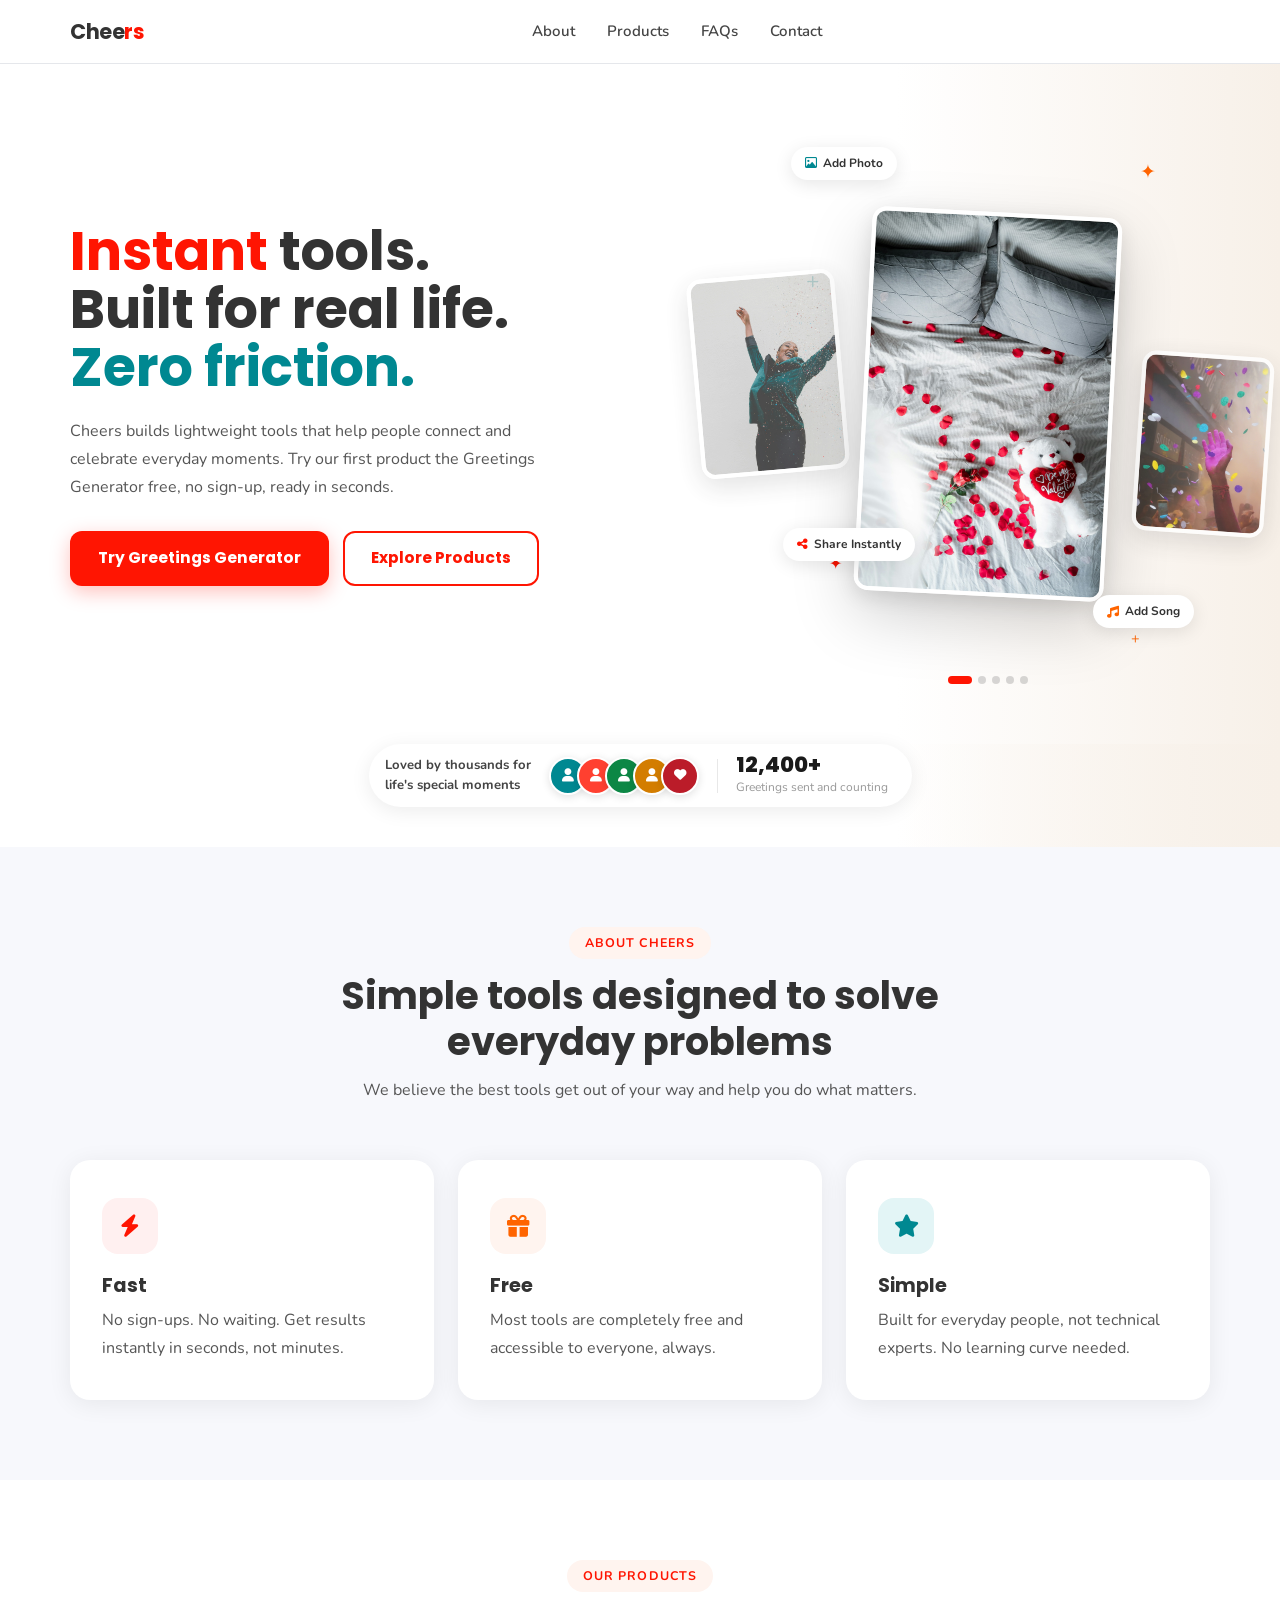
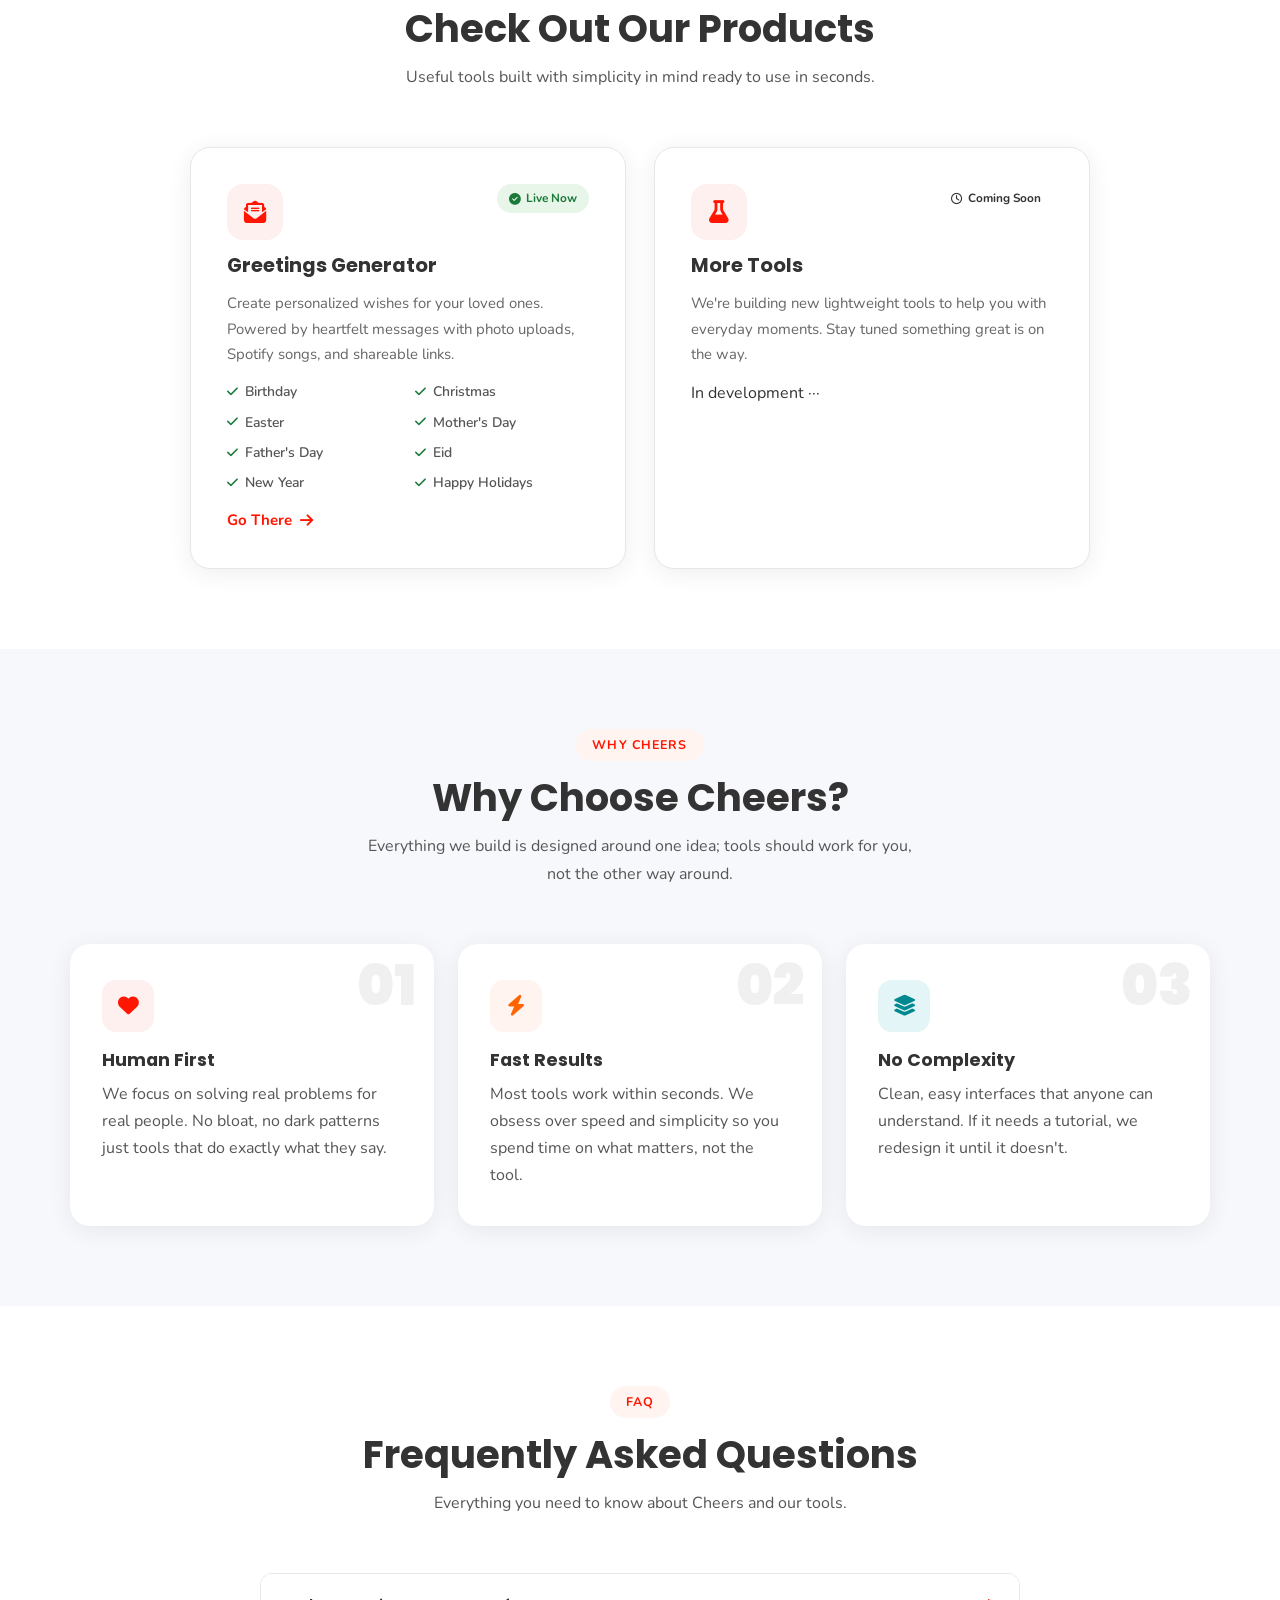
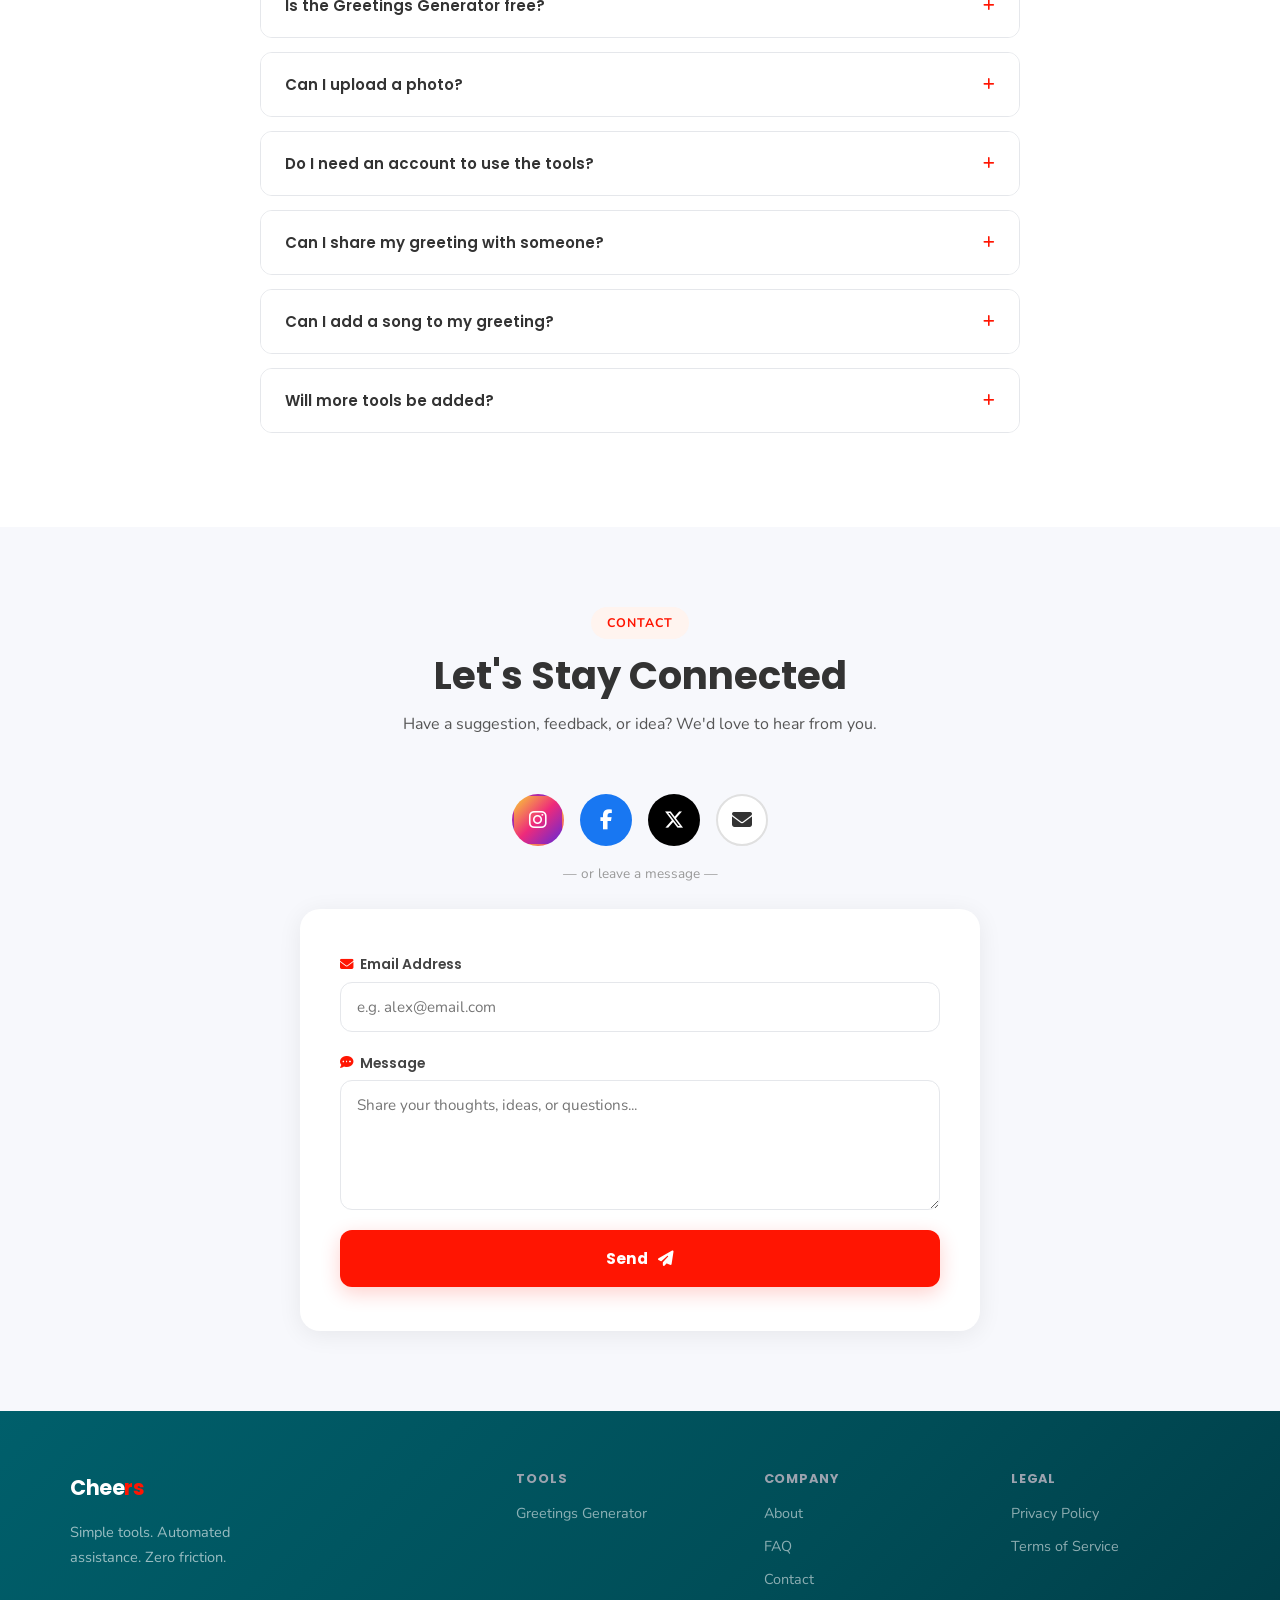
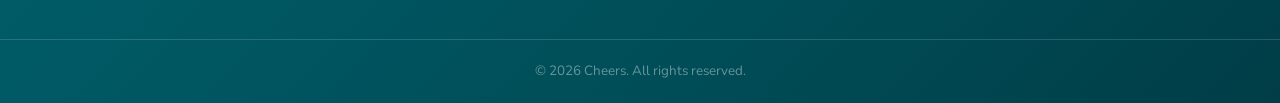
==== commit bd469233: "Remove commented-out stats section and CTA section from index.html" ====
--- a/index.html
+++ b/index.html
@@ -171,7 +171,7 @@
 <!-- ============================
      STATS
 ============================= -->
-<section class="stats-section" aria-label="Cheers by the numbers">
+<!-- <section class="stats-section" aria-label="Cheers by the numbers">
   <div class="container">
 
     <div class="section-header animate-in">
@@ -212,7 +212,7 @@
 
     </div>
   </div>
-</section>
+</section> -->
 
 
 <!-- ============================
@@ -549,29 +549,6 @@
 </section>
 
 
-<!-- ============================
-     CTA SECTION
-============================= -->
-<section class="cta-section" aria-labelledby="cta-heading">
-  <div class="container">
-    <div class="cta-inner animate-in">
-
-      <div class="cta-icon" aria-hidden="true">
-        <i class="fa-solid fa-wand-magic-sparkles"></i>
-      </div>
-
-      <h2 id="cta-heading">Ready to try your first Cheers tool?</h2>
-
-      <p>Start with the Greetings Generator free, no sign-up, done in seconds.</p>
-
-      <a href="./greetings-generator" class="tertiary-btn" target="_blank" rel="noopener noreferrer">
-        Open Greetings Generator Free
-      </a>
-
-    </div>
-  </div>
-</section>
-
 
 <!-- ============================
      FOOTER
